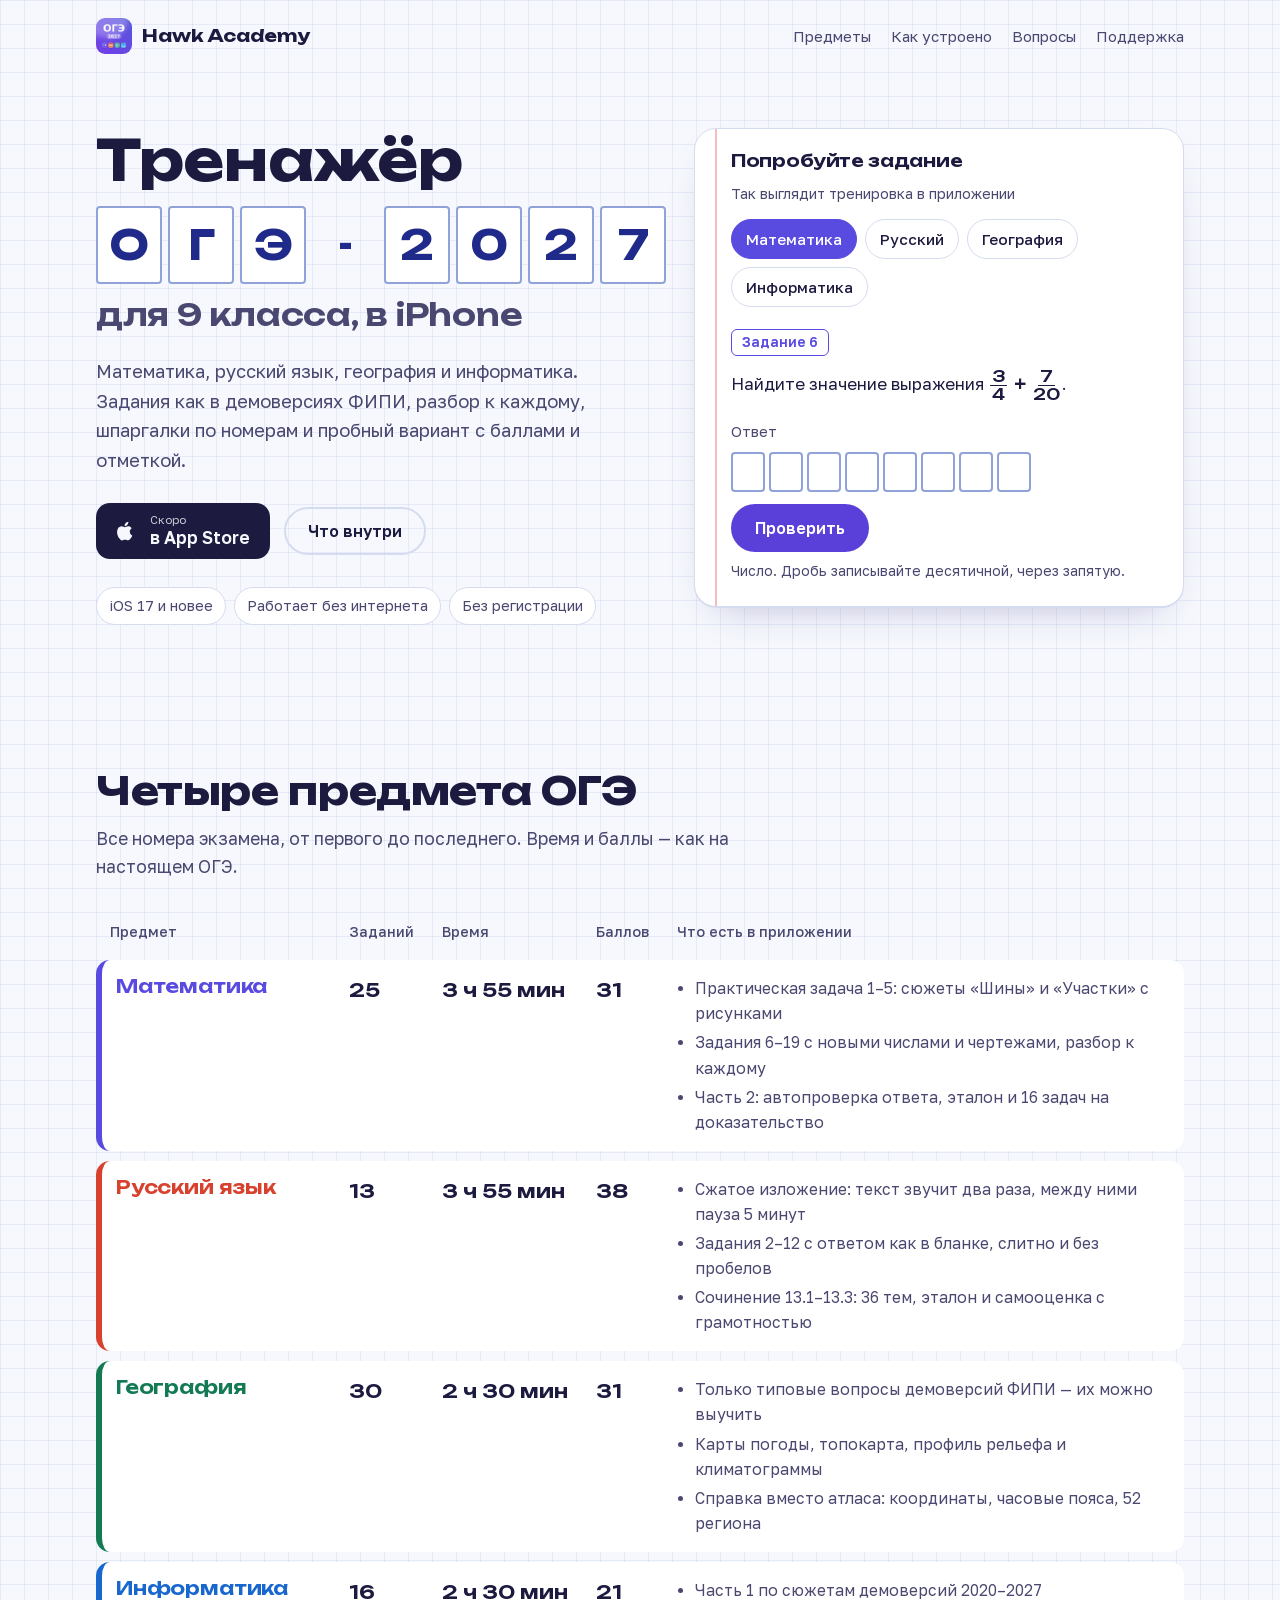
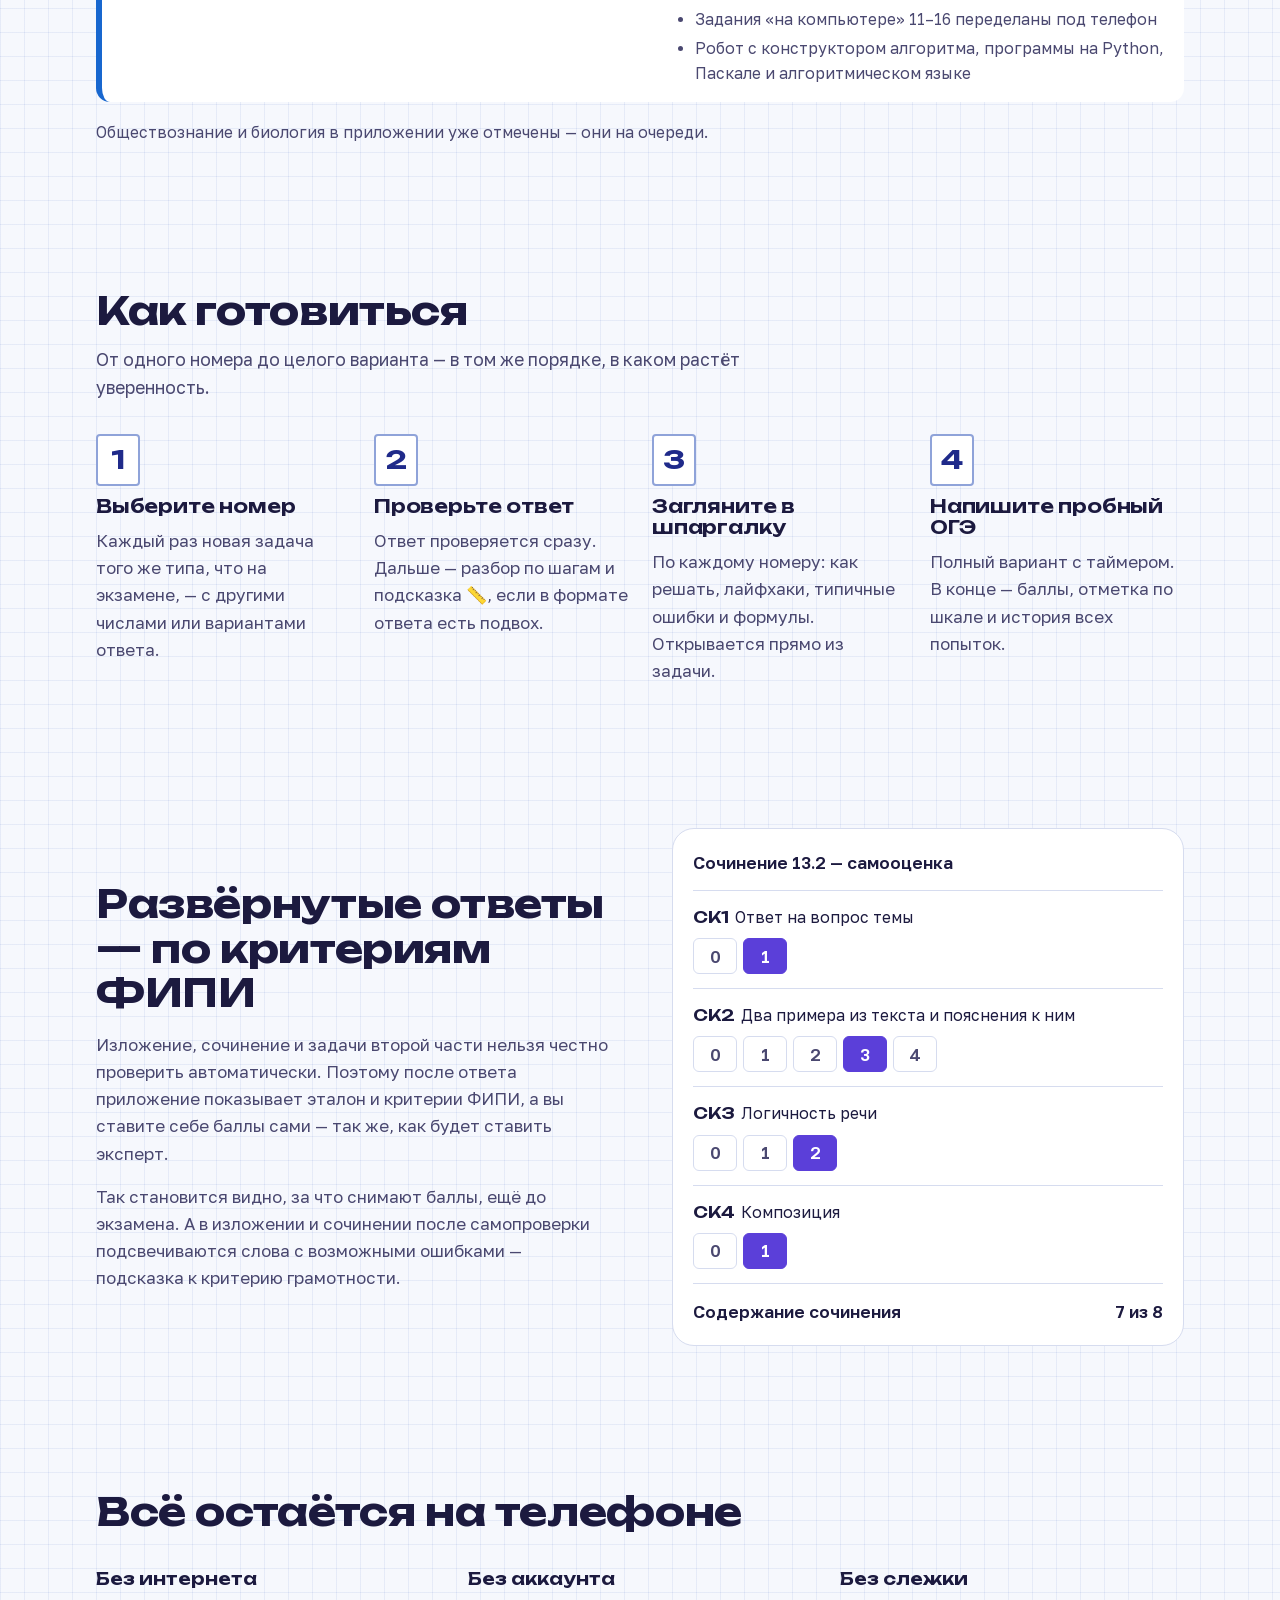
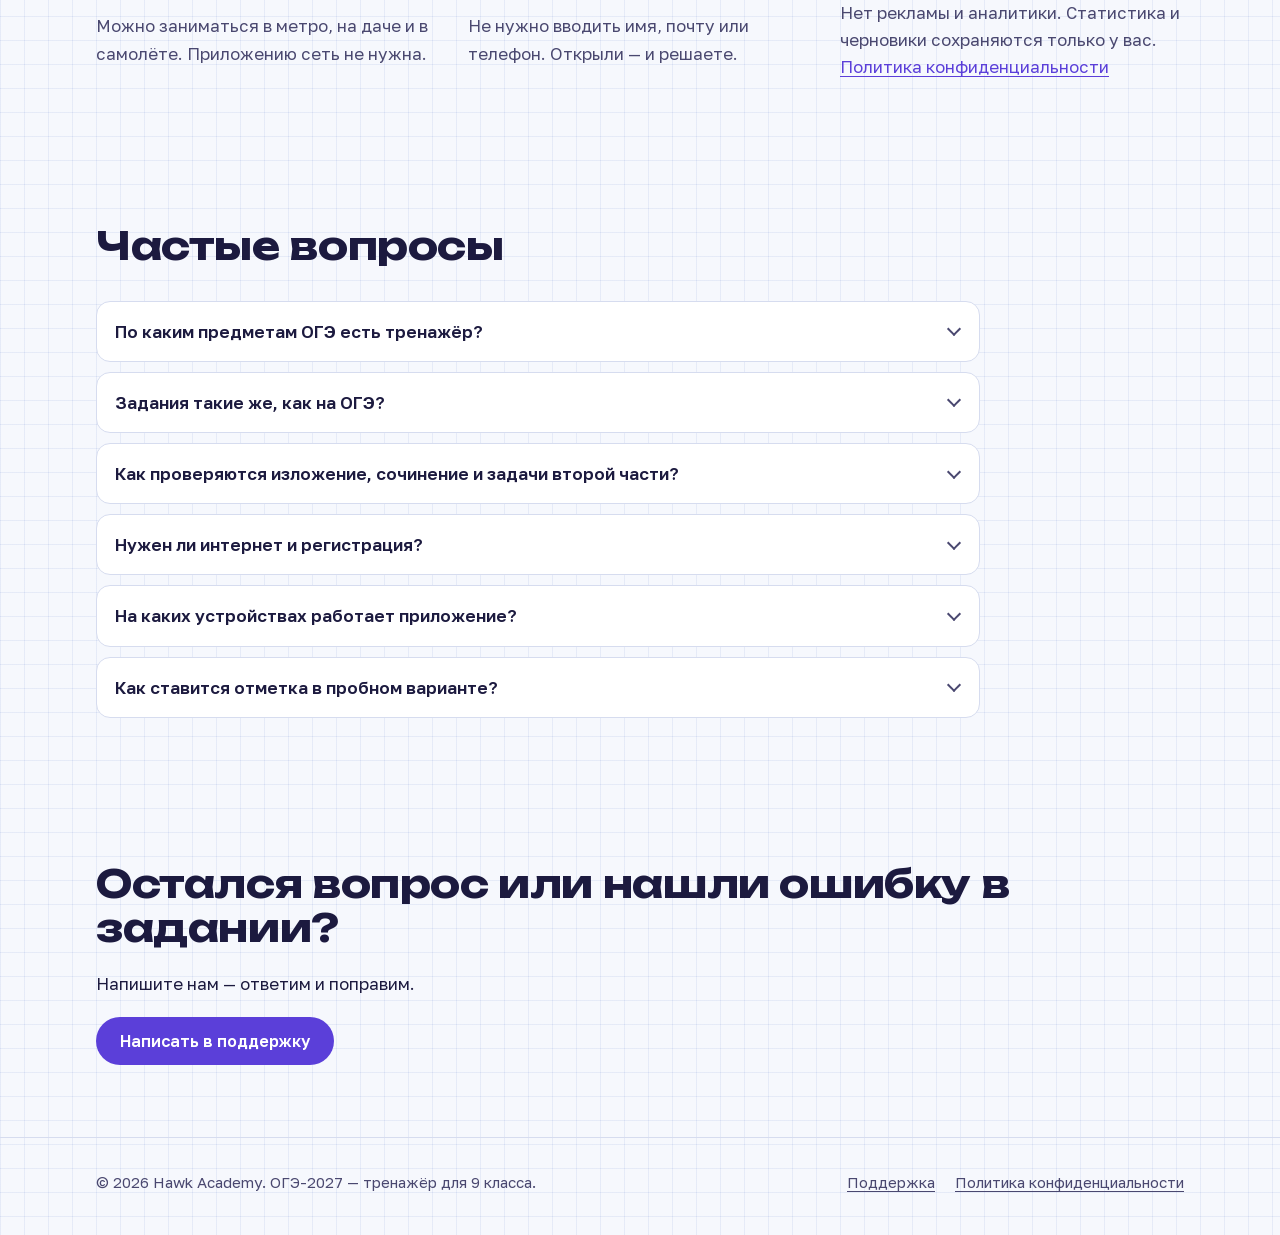
==== index.html @ 722038f1 "Hawk Academy: ОГЭ-2027 — сайт: главная, поддержка, политика конфиденциальности" ====
<!doctype html>
<html lang="ru">
<head>
  <meta charset="utf-8">
  <meta name="viewport" content="width=device-width, initial-scale=1">
  <title>Тренажёр ОГЭ-2027 для iPhone — Hawk Academy</title>
  <meta name="description" content="Тренажёр ОГЭ-2027 для 9 класса: математика, русский, география, информатика. Задания как в демоверсиях ФИПИ, разборы, шпаргалки и пробный вариант с отметкой.">
  <link rel="canonical" href="https://hawkacademy.github.io/">
  <meta name="theme-color" content="#f6f8fd" media="(prefers-color-scheme: light)">
  <meta name="theme-color" content="#121232" media="(prefers-color-scheme: dark)">
  <meta name="color-scheme" content="light dark">

  <meta property="og:type" content="website">
  <meta property="og:locale" content="ru_RU">
  <meta property="og:site_name" content="Hawk Academy">
  <meta property="og:title" content="Hawk Academy: ОГЭ-2027 — тренажёр для 9 класса">
  <meta property="og:description" content="Математика, русский язык, география и информатика. Задания как на ОГЭ, разборы, шпаргалки и пробный вариант с баллами и отметкой.">
  <meta property="og:url" content="https://hawkacademy.github.io/">
  <meta property="og:image" content="https://hawkacademy.github.io/assets/og.png">
  <meta property="og:image:width" content="1200">
  <meta property="og:image:height" content="630">
  <meta property="og:image:alt" content="Hawk Academy: ОГЭ-2027 — тренажёр по математике, русскому, географии и информатике">
  <meta name="twitter:card" content="summary_large_image">

  <link rel="icon" href="favicon.ico" sizes="48x48">
  <link rel="icon" href="assets/favicon-32.png" type="image/png" sizes="32x32">
  <link rel="apple-touch-icon" href="assets/apple-touch-icon.png">
  <link rel="manifest" href="site.webmanifest">

  <link rel="preload" href="assets/fonts/unbounded-cyrillic.woff2" as="font" type="font/woff2" crossorigin>
  <link rel="preload" href="assets/fonts/golos-cyrillic.woff2" as="font" type="font/woff2" crossorigin>
  <link rel="stylesheet" href="assets/styles.css">

  <script type="application/ld+json">
  {
    "@context": "https://schema.org",
    "@graph": [
      {
        "@type": "Organization",
        "@id": "https://hawkacademy.github.io/#org",
        "name": "Hawk Academy",
        "url": "https://hawkacademy.github.io/",
        "logo": "https://hawkacademy.github.io/assets/icon-512.png"
      },
      {
        "@type": "WebSite",
        "@id": "https://hawkacademy.github.io/#site",
        "name": "Hawk Academy: ОГЭ-2027",
        "url": "https://hawkacademy.github.io/",
        "inLanguage": "ru",
        "publisher": { "@id": "https://hawkacademy.github.io/#org" }
      },
      {
        "@type": "MobileApplication",
        "@id": "https://hawkacademy.github.io/#app",
        "name": "Hawk Academy: ОГЭ-2027",
        "alternateName": "ОГЭ-2027",
        "description": "Тренажёр для подготовки к ОГЭ-2027 в 9 классе: математика, русский язык, география и информатика. Задания в формате демоверсий ФИПИ, разбор решения к каждому заданию, шпаргалки по номерам, развёрнутые ответы с эталоном и самооценкой по критериям ФИПИ, пробный вариант с баллами и отметкой.",
        "operatingSystem": "iOS 17.0 или новее",
        "applicationCategory": "EducationalApplication",
        "inLanguage": "ru",
        "image": "https://hawkacademy.github.io/assets/icon-512.png",
        "url": "https://hawkacademy.github.io/",
        "author": { "@id": "https://hawkacademy.github.io/#org" },
        "publisher": { "@id": "https://hawkacademy.github.io/#org" },
        "audience": {
          "@type": "EducationalAudience",
          "educationalRole": "student",
          "audienceType": "Ученики 9 класса, которые готовятся к ОГЭ"
        },
        "about": [
          { "@type": "Thing", "name": "ОГЭ по математике" },
          { "@type": "Thing", "name": "ОГЭ по русскому языку" },
          { "@type": "Thing", "name": "ОГЭ по географии" },
          { "@type": "Thing", "name": "ОГЭ по информатике" }
        ],
        "featureList": [
          "Тренировка по каждому номеру ОГЭ с новыми числами и разбором",
          "Шпаргалки: алгоритм, лайфхаки, типичные ошибки, формулы и справка",
          "Развёрнутые ответы: эталон, критерии ФИПИ и самооценка",
          "Сжатое изложение с двумя прослушиваниями и паузой 5 минут",
          "Пробный вариант с таймером, баллами и отметкой по шкале",
          "Работает без интернета и без регистрации"
        ]
      },
      {
        "@type": "FAQPage",
        "@id": "https://hawkacademy.github.io/#faq",
        "mainEntity": [
          {
            "@type": "Question",
            "name": "По каким предметам ОГЭ есть тренажёр?",
            "acceptedAnswer": { "@type": "Answer", "text": "Готовы математика (25 заданий), русский язык (13 заданий), география (30 заданий) и информатика (16 заданий). Обществознание и биология в приложении отмечены как «Скоро»." }
          },
          {
            "@type": "Question",
            "name": "Задания такие же, как на ОГЭ?",
            "acceptedAnswer": { "@type": "Answer", "text": "Задания составлены по демоверсиям, спецификациям и кодификаторам ФИПИ 2020–2027 годов. Формат ответа такой же, как в бланке: число, слово или цифры подряд, без пробелов. Числа и варианты каждый раз новые." }
          },
          {
            "@type": "Question",
            "name": "Как проверяются изложение, сочинение и задачи второй части?",
            "acceptedAnswer": { "@type": "Answer", "text": "Автоматически их честно проверить нельзя, поэтому после ответа приложение показывает эталон и критерии ФИПИ, а ученик оценивает себя сам: 0, 1 или 2 балла по каждому критерию." }
          },
          {
            "@type": "Question",
            "name": "Нужен ли интернет и регистрация?",
            "acceptedAnswer": { "@type": "Answer", "text": "Нет. Приложение работает без интернета и без аккаунта. Статистика, черновики сочинений и история вариантов хранятся только на телефоне." }
          },
          {
            "@type": "Question",
            "name": "На каких устройствах работает приложение?",
            "acceptedAnswer": { "@type": "Answer", "text": "На iPhone с iOS 17 или новее." }
          },
          {
            "@type": "Question",
            "name": "Как ставится отметка в пробном варианте?",
            "acceptedAnswer": { "@type": "Answer", "text": "По сумме первичных баллов и шкале ФИПИ с дополнительными условиями: в математике нужно не меньше 2 баллов за геометрию, в русском языке для «4» и «5» нужен минимум баллов за грамотность." }
          }
        ]
      }
    ]
  }
  </script>
</head>
<body>
  <a class="skip" href="#main">Перейти к содержимому</a>

  <header class="site-header">
    <div class="wrap">
      <a class="brand" href="./" aria-label="Hawk Academy — на главную">
        <img src="assets/icon-96.png" alt="" width="36" height="36">
        Hawk Academy
      </a>
      <nav class="site-nav" aria-label="Разделы">
        <ul>
          <li><a href="#subjects">Предметы</a></li>
          <li class="nav-optional"><a href="#how">Как устроено</a></li>
          <li class="nav-optional"><a href="#faq">Вопросы</a></li>
          <li><a href="support.html">Поддержка</a></li>
        </ul>
      </nav>
    </div>
  </header>

  <main id="main">
    <section class="hero" aria-labelledby="hero-title">
      <div class="wrap">
        <div>
          <h1 id="hero-title" class="hero-title">
            <span class="sr-only">Тренажёр ОГЭ-2027 для 9 класса</span>
            <span class="line" aria-hidden="true">Тренажёр</span>
            <span class="cells hero-cells" aria-hidden="true">
              <span class="cell" style="--i:0"><span>О</span></span>
              <span class="cell" style="--i:1"><span>Г</span></span>
              <span class="cell" style="--i:2"><span>Э</span></span>
              <span class="cell is-dash" style="--i:3"><span>-</span></span>
              <span class="cell" style="--i:4"><span>2</span></span>
              <span class="cell" style="--i:5"><span>0</span></span>
              <span class="cell" style="--i:6"><span>2</span></span>
              <span class="cell" style="--i:7"><span>7</span></span>
            </span>
            <span class="line-small" aria-hidden="true">для 9 класса, в iPhone</span>
          </h1>
          <p class="hero-lead">
            Математика, русский язык, география и информатика. Задания как в демоверсиях ФИПИ, разбор к каждому,
            шпаргалки по номерам и пробный вариант с баллами и отметкой.
          </p>
          <div class="hero-actions">
            <div class="store-badge" role="note" aria-label="Скоро в App Store">
              <svg viewBox="0 0 24 24" aria-hidden="true"><path d="M16.37 12.6c-.02-2.16 1.77-3.2 1.85-3.25-1-1.47-2.57-1.67-3.13-1.7-1.33-.13-2.6.79-3.28.79-.68 0-1.72-.77-2.83-.75-1.45.02-2.8.85-3.55 2.15-1.52 2.63-.39 6.52 1.09 8.66.72 1.04 1.58 2.21 2.71 2.17 1.09-.04 1.5-.7 2.82-.7 1.31 0 1.69.7 2.84.68 1.17-.02 1.91-1.06 2.63-2.11.83-1.21 1.17-2.38 1.19-2.44-.03-.01-2.28-.88-2.3-3.5zM14.2 6.25c.6-.73 1.01-1.74.9-2.75-.87.04-1.92.58-2.54 1.31-.56.64-1.05 1.67-.92 2.66.97.07 1.96-.5 2.56-1.22z"/></svg>
              <span><small>Скоро</small><strong>в App Store</strong></span>
            </div>
            <a class="btn btn-ghost" href="#subjects">Что внутри</a>
          </div>
          <ul class="hero-facts" aria-label="Коротко">
            <li>iOS 17 и новее</li>
            <li>Работает без интернета</li>
            <li>Без регистрации</li>
          </ul>
        </div>

        <div class="try" id="try" aria-labelledby="try-title">
          <div class="try-head">
            <h2 id="try-title">Попробуйте задание</h2>
            <p>Так выглядит тренировка в приложении</p>
          </div>
          <div class="tabs" role="tablist" aria-label="Предмет">
            <button class="tab" role="tab" type="button" data-subject="math" aria-selected="true" aria-controls="task">Математика</button>
            <button class="tab" role="tab" type="button" data-subject="russian" aria-selected="false" aria-controls="task" tabindex="-1">Русский</button>
            <button class="tab" role="tab" type="button" data-subject="geography" aria-selected="false" aria-controls="task" tabindex="-1">География</button>
            <button class="tab" role="tab" type="button" data-subject="informatics" aria-selected="false" aria-controls="task" tabindex="-1">Информатика</button>
          </div>

          <div class="task" id="task" role="tabpanel">
            <span class="task-number" id="task-number">Задание 6</span>
            <div class="task-text" id="task-text">
              <p>Найдите значение выражения <span class="expr"><span class="frac"><span>3</span><span>4</span></span> + <span class="frac"><span>7</span><span>20</span></span></span>.</p>
            </div>
            <form class="answer" id="answer-form" novalidate>
              <label for="answer-input">Ответ</label>
              <div class="answer-row">
                <div class="answer-cells" id="answer-cells">
                  <input id="answer-input" name="answer" autocomplete="off" autocapitalize="off" autocorrect="off" spellcheck="false" inputmode="decimal" maxlength="8" aria-describedby="format-hint">
                </div>
                <button class="btn btn-primary" type="submit">Проверить</button>
              </div>
              <p class="format-hint" id="format-hint">Число. Дробь записывайте десятичной, через запятую.</p>
            </form>
            <div class="result" id="result" role="status" aria-live="polite" hidden></div>
          </div>
        </div>
      </div>
    </section>

    <section class="section" id="subjects" aria-labelledby="subjects-title">
      <div class="wrap">
        <div class="section-head">
          <h2 id="subjects-title">Четыре предмета ОГЭ</h2>
          <p>Все номера экзамена, от первого до последнего. Время и баллы — как на настоящем ОГЭ.</p>
        </div>
        <table class="subjects">
          <caption class="sr-only">Предметы, число заданий, время и максимальный балл</caption>
          <thead>
            <tr>
              <th scope="col">Предмет</th>
              <th scope="col">Заданий</th>
              <th scope="col">Время</th>
              <th scope="col">Баллов</th>
              <th scope="col">Что есть в приложении</th>
            </tr>
          </thead>
          <tbody>
            <tr data-subject="math">
              <th scope="row"><h3>Математика</h3></th>
              <td class="num" data-label="Заданий">25</td>
              <td class="num" data-label="Время">3 ч 55 мин</td>
              <td class="num" data-label="Баллов">31</td>
              <td>
                <ul>
                  <li>Практическая задача 1–5: сюжеты «Шины» и «Участки» с рисунками</li>
                  <li>Задания 6–19 с новыми числами и чертежами, разбор к каждому</li>
                  <li>Часть 2: автопроверка ответа, эталон и 16 задач на доказательство</li>
                </ul>
              </td>
            </tr>
            <tr data-subject="russian">
              <th scope="row"><h3>Русский язык</h3></th>
              <td class="num" data-label="Заданий">13</td>
              <td class="num" data-label="Время">3 ч 55 мин</td>
              <td class="num" data-label="Баллов">38</td>
              <td>
                <ul>
                  <li>Сжатое изложение: текст звучит два раза, между ними пауза 5 минут</li>
                  <li>Задания 2–12 с ответом как в бланке, слитно и без пробелов</li>
                  <li>Сочинение 13.1–13.3: 36 тем, эталон и самооценка с грамотностью</li>
                </ul>
              </td>
            </tr>
            <tr data-subject="geography">
              <th scope="row"><h3>География</h3></th>
              <td class="num" data-label="Заданий">30</td>
              <td class="num" data-label="Время">2 ч 30 мин</td>
              <td class="num" data-label="Баллов">31</td>
              <td>
                <ul>
                  <li>Только типовые вопросы демоверсий ФИПИ — их можно выучить</li>
                  <li>Карты погоды, топокарта, профиль рельефа и климатограммы</li>
                  <li>Справка вместо атласа: координаты, часовые пояса, 52 региона</li>
                </ul>
              </td>
            </tr>
            <tr data-subject="informatics">
              <th scope="row"><h3>Информатика</h3></th>
              <td class="num" data-label="Заданий">16</td>
              <td class="num" data-label="Время">2 ч 30 мин</td>
              <td class="num" data-label="Баллов">21</td>
              <td>
                <ul>
                  <li>Часть 1 по сюжетам демоверсий 2020–2027</li>
                  <li>Задания «на компьютере» 11–16 переделаны под телефон</li>
                  <li>Робот с конструктором алгоритма, программы на Python, Паскале и алгоритмическом языке</li>
                </ul>
              </td>
            </tr>
          </tbody>
        </table>
        <p class="soon">Обществознание и биология в приложении уже отмечены — они на очереди.</p>
      </div>
    </section>

    <section class="section" id="how" aria-labelledby="how-title">
      <div class="wrap">
        <div class="section-head">
          <h2 id="how-title">Как готовиться</h2>
          <p>От одного номера до целого варианта — в том же порядке, в каком растёт уверенность.</p>
        </div>
        <ol class="steps">
          <li>
            <h3>Выберите номер</h3>
            <p>Каждый раз новая задача того же типа, что на экзамене, — с другими числами или вариантами ответа.</p>
          </li>
          <li>
            <h3>Проверьте ответ</h3>
            <p>Ответ проверяется сразу. Дальше — разбор по шагам и подсказка 📏, если в формате ответа есть подвох.</p>
          </li>
          <li>
            <h3>Загляните в шпаргалку</h3>
            <p>По каждому номеру: как решать, лайфхаки, типичные ошибки и формулы. Открывается прямо из задачи.</p>
          </li>
          <li>
            <h3>Напишите пробный ОГЭ</h3>
            <p>Полный вариант с таймером. В конце — баллы, отметка по шкале и история всех попыток.</p>
          </li>
        </ol>
      </div>
    </section>

    <section class="section" id="long" aria-labelledby="long-title">
      <div class="wrap split">
        <div class="split-text">
          <h2 id="long-title">Развёрнутые ответы — по критериям ФИПИ</h2>
          <p>
            Изложение, сочинение и задачи второй части нельзя честно проверить автоматически. Поэтому после ответа
            приложение показывает эталон и критерии ФИПИ, а вы ставите себе баллы сами — так же, как будет ставить эксперт.
          </p>
          <p>
            Так становится видно, за что снимают баллы, ещё до экзамена. А в изложении и сочинении после самопроверки
            подсвечиваются слова с возможными ошибками — подсказка к критерию грамотности.
          </p>
        </div>
        <figure class="criteria" aria-label="Пример самооценки сочинения">
          <figcaption class="criteria-title">Сочинение 13.2 — самооценка</figcaption>
          <div class="criterion">
            <p class="criterion-name"><strong>СК1</strong>Ответ на вопрос темы</p>
            <div class="score" aria-label="Выбран 1 балл из 1"><span>0</span><span class="is-picked">1</span></div>
          </div>
          <div class="criterion">
            <p class="criterion-name"><strong>СК2</strong>Два примера из текста и пояснения к ним</p>
            <div class="score" aria-label="Выбрано 3 балла из 4"><span>0</span><span>1</span><span>2</span><span class="is-picked">3</span><span>4</span></div>
          </div>
          <div class="criterion">
            <p class="criterion-name"><strong>СК3</strong>Логичность речи</p>
            <div class="score" aria-label="Выбрано 2 балла из 2"><span>0</span><span>1</span><span class="is-picked">2</span></div>
          </div>
          <div class="criterion">
            <p class="criterion-name"><strong>СК4</strong>Композиция</p>
            <div class="score" aria-label="Выбран 1 балл из 1"><span>0</span><span class="is-picked">1</span></div>
          </div>
          <div class="criteria-total"><span>Содержание сочинения</span><span>7 из 8</span></div>
        </figure>
      </div>
    </section>

    <section class="section" id="privacy-facts" aria-labelledby="privacy-title">
      <div class="wrap">
        <div class="section-head">
          <h2 id="privacy-title">Всё остаётся на телефоне</h2>
        </div>
        <ul class="facts">
          <li><strong>Без интернета</strong><span>Можно заниматься в метро, на даче и в самолёте. Приложению сеть не нужна.</span></li>
          <li><strong>Без аккаунта</strong><span>Не нужно вводить имя, почту или телефон. Открыли — и решаете.</span></li>
          <li><strong>Без слежки</strong><span>Нет рекламы и аналитики. Статистика и черновики сохраняются только у вас. <a href="privacy.html">Политика конфиденциальности</a></span></li>
        </ul>
      </div>
    </section>

    <section class="section" id="faq" aria-labelledby="faq-title">
      <div class="wrap">
        <div class="section-head">
          <h2 id="faq-title">Частые вопросы</h2>
        </div>
        <div class="faq">
          <details>
            <summary>По каким предметам ОГЭ есть тренажёр?</summary>
            <div><p>Готовы математика (25 заданий), русский язык (13 заданий), география (30 заданий) и информатика (16 заданий). Обществознание и биология в приложении отмечены как «Скоро».</p></div>
          </details>
          <details>
            <summary>Задания такие же, как на ОГЭ?</summary>
            <div><p>Задания составлены по демоверсиям, спецификациям и кодификаторам ФИПИ 2020–2027 годов. Формат ответа такой же, как в бланке: число, слово или цифры подряд, без пробелов. Числа и варианты каждый раз новые.</p></div>
          </details>
          <details>
            <summary>Как проверяются изложение, сочинение и задачи второй части?</summary>
            <div><p>Автоматически их честно проверить нельзя, поэтому после ответа приложение показывает эталон и критерии ФИПИ, а вы оцениваете себя сами: 0, 1 или 2 балла по каждому критерию.</p></div>
          </details>
          <details>
            <summary>Нужен ли интернет и регистрация?</summary>
            <div><p>Нет. Приложение работает без интернета и без аккаунта. Статистика, черновики сочинений и история вариантов хранятся только на телефоне.</p></div>
          </details>
          <details>
            <summary>На каких устройствах работает приложение?</summary>
            <div><p>На iPhone с iOS 17 или новее.</p></div>
          </details>
          <details>
            <summary>Как ставится отметка в пробном варианте?</summary>
            <div><p>По сумме первичных баллов и шкале ФИПИ с дополнительными условиями: в математике нужно не меньше 2 баллов за геометрию, в русском языке для «4» и «5» нужен минимум баллов за грамотность.</p></div>
          </details>
        </div>
      </div>
    </section>

    <section class="section cta" aria-labelledby="cta-title">
      <div class="wrap">
        <h2 id="cta-title">Остался вопрос или нашли ошибку в задании?</h2>
        <p>Напишите нам — ответим и поправим.</p>
        <a class="btn btn-primary" href="support.html">Написать в поддержку</a>
      </div>
    </section>
  </main>

  <footer class="site-footer">
    <div class="wrap">
      <p>© 2026 Hawk Academy. ОГЭ-2027 — тренажёр для 9 класса.</p>
      <ul>
        <li><a href="support.html">Поддержка</a></li>
        <li><a href="privacy.html">Политика конфиденциальности</a></li>
      </ul>
    </div>
  </footer>

  <script src="assets/try.js" defer></script>
</body>
</html>
---- assets/styles.css ----
/* Hawk Academy: ОГЭ-2027 — общий стиль сайта.
   Идея: тетрадь в клетку и бланк ответов ОГЭ. Клетки бланка — главный визуальный приём,
   остальное спокойное. Шрифты: Unbounded (заголовки, клетки) и Golos Text (текст). */

/* Шрифты лежат на сайте (лицензия SIL OFL 1.1, см. fonts/OFL-*.txt) — посетитель не обращается к сторонним серверам. */
@font-face { font-family: "Golos Text"; font-style: normal; font-weight: 400 700; font-display: swap; src: url("fonts/golos-cyrillic.woff2") format("woff2"); unicode-range: U+0301, U+0400-045F, U+0490-0491, U+04B0-04B1, U+2116; }
@font-face { font-family: "Golos Text"; font-style: normal; font-weight: 400 700; font-display: swap; src: url("fonts/golos-latin.woff2") format("woff2"); unicode-range: U+0000-00FF, U+0131, U+0152-0153, U+02BB-02BC, U+02C6, U+02DA, U+02DC, U+0304, U+0308, U+0329, U+2000-206F, U+20AC, U+2122, U+2191, U+2193, U+2212, U+2215, U+FEFF, U+FFFD; }
@font-face { font-family: "Unbounded"; font-style: normal; font-weight: 500 700; font-display: swap; src: url("fonts/unbounded-cyrillic.woff2") format("woff2"); unicode-range: U+0301, U+0400-045F, U+0490-0491, U+04B0-04B1, U+2116; }
@font-face { font-family: "Unbounded"; font-style: normal; font-weight: 500 700; font-display: swap; src: url("fonts/unbounded-latin.woff2") format("woff2"); unicode-range: U+0000-00FF, U+0131, U+0152-0153, U+02BB-02BC, U+02C6, U+02DA, U+02DC, U+0304, U+0308, U+0329, U+2000-206F, U+20AC, U+2122, U+2191, U+2193, U+2212, U+2215, U+FEFF, U+FFFD; }

:root {
  --paper: #f6f8fd;
  --paper-raised: #ffffff;
  --grid: rgba(64, 98, 196, 0.09);
  --margin-line: rgba(226, 69, 63, 0.35);
  --ink: #1c1a3f;
  --ink-soft: #4a4870;
  --line: #d6dcef;
  --brand: #5b3fd9;
  --brand-strong: #4a2fc4;
  --on-brand: #ffffff;
  --cell: #8fa3d9;
  --cell-fill: #ffffff;
  --cell-ink: #1f2a8a;

  --math: #5a4be0;
  --russian: #d9412f;
  --geography: #137a54;
  --informatics: #1867cf;

  --ok: #137a54;
  --ok-bg: #e3f5ec;
  --err: #c2332e;
  --err-bg: #fdeceb;
  --note-bg: #fff6dc;

  --display: "Unbounded", "Golos Text", system-ui, sans-serif;
  --text: "Golos Text", system-ui, -apple-system, "Segoe UI", Roboto, sans-serif;

  --radius-s: 6px;
  --radius-m: 14px;
  --radius-l: 22px;
  --gutter: 16px;
  --max: 1120px;
  color-scheme: light;
}

@media (prefers-color-scheme: dark) {
  :root:not([data-theme="light"]) {
    --paper: #121232;
    --paper-raised: #1b1b44;
    --grid: rgba(150, 170, 255, 0.07);
    --margin-line: rgba(255, 120, 110, 0.28);
    --ink: #eceaff;
    --ink-soft: #b1afd6;
    --line: #2f3168;
    --brand: #a99bff;
    --brand-strong: #c3b9ff;
    --on-brand: #17123f;
    --cell: #4d5a99;
    --cell-fill: #181a40;
    --cell-ink: #c9d3ff;
    --math: #a59cff;
    --russian: #ff8a73;
    --geography: #4fd39b;
    --informatics: #6cb2ff;
    --ok: #4fd39b;
    --ok-bg: #143a2e;
    --err: #ff8a80;
    --err-bg: #44202a;
    --note-bg: #3a3420;
    color-scheme: dark;
  }
}

:root[data-theme="dark"] {
  --paper: #121232;
  --paper-raised: #1b1b44;
  --grid: rgba(150, 170, 255, 0.07);
  --margin-line: rgba(255, 120, 110, 0.28);
  --ink: #eceaff;
  --ink-soft: #b1afd6;
  --line: #2f3168;
  --brand: #a99bff;
  --brand-strong: #c3b9ff;
  --on-brand: #17123f;
  --cell: #4d5a99;
  --cell-fill: #181a40;
  --cell-ink: #c9d3ff;
  --math: #a59cff;
  --russian: #ff8a73;
  --geography: #4fd39b;
  --informatics: #6cb2ff;
  --ok: #4fd39b;
  --ok-bg: #143a2e;
  --err: #ff8a80;
  --err-bg: #44202a;
  --note-bg: #3a3420;
  color-scheme: dark;
}

*, *::before, *::after { box-sizing: border-box; }

html { -webkit-text-size-adjust: 100%; scroll-behavior: smooth; }

body {
  margin: 0;
  font-family: var(--text);
  font-size: 1.0625rem;
  line-height: 1.6;
  color: var(--ink);
  background-color: var(--paper);
  /* тетрадь в клетку: клетка 24 px, как в школьной тетради */
  background-image:
    linear-gradient(var(--grid) 1px, transparent 1px),
    linear-gradient(90deg, var(--grid) 1px, transparent 1px);
  background-size: 24px 24px;
  overflow-x: hidden;
}

img, svg { max-width: 100%; height: auto; display: block; }

a { color: var(--brand); text-underline-offset: 0.18em; }
a:hover { color: var(--brand-strong); }

:focus-visible {
  outline: 3px solid var(--brand);
  outline-offset: 3px;
  border-radius: 4px;
}

.sr-only {
  position: absolute; width: 1px; height: 1px; padding: 0; margin: -1px;
  overflow: hidden; clip: rect(0 0 0 0); white-space: nowrap; border: 0;
}

.skip {
  position: absolute; left: var(--gutter); top: -60px; z-index: 10;
  background: var(--brand); color: var(--on-brand); padding: 10px 14px; border-radius: var(--radius-s);
}
.skip:focus { top: 12px; }

.wrap { width: 100%; max-width: var(--max); margin: 0 auto; padding: 0 var(--gutter); }

h1, h2, h3 { font-family: var(--display); line-height: 1.15; margin: 0; font-weight: 700; letter-spacing: -0.01em; }
h2 { font-size: clamp(1.6rem, 1.1rem + 2.2vw, 2.4rem); }
h3 { font-size: 1.15rem; font-weight: 600; }
p { margin: 0; }

/* ---------- шапка ---------- */

.site-header { position: relative; z-index: 2; }
.site-header .wrap {
  display: flex; align-items: center; justify-content: space-between; gap: 16px;
  min-height: 72px; flex-wrap: wrap; padding-top: 8px; padding-bottom: 8px;
}
.brand {
  display: inline-flex; align-items: center; gap: 10px;
  font-family: var(--display); font-weight: 700; font-size: 1.05rem;
  color: var(--ink); text-decoration: none;
}
.brand img { width: 36px; height: 36px; border-radius: 9px; }
.site-nav ul { display: flex; flex-wrap: wrap; gap: 4px 20px; list-style: none; margin: 0; padding: 0; }
.site-nav a { color: var(--ink-soft); text-decoration: none; font-size: 0.95rem; }
.site-nav a:hover { color: var(--ink); text-decoration: underline; }
@media (max-width: 640px) {
  .site-nav .nav-optional { display: none; }
}

/* ---------- кнопки ---------- */

.btn {
  display: inline-flex; align-items: center; justify-content: center; gap: 10px;
  min-height: 48px; padding: 0 22px; border-radius: 999px;
  font: 600 1rem/1 var(--text); text-decoration: none; cursor: pointer;
  border: 2px solid transparent; transition: background-color .15s, color .15s, border-color .15s;
}
.btn-primary { background: var(--brand); color: var(--on-brand); }
.btn-primary:hover { background: var(--brand-strong); color: var(--on-brand); }
.btn-ghost { background: transparent; color: var(--ink); border-color: var(--line); }
.btn-ghost:hover { border-color: var(--ink-soft); color: var(--ink); }

.store-badge {
  display: inline-flex; align-items: center; gap: 12px;
  min-height: 56px; padding: 8px 20px 8px 16px; border-radius: 14px;
  background: var(--ink); color: var(--paper); text-decoration: none;
}
.store-badge svg { width: 26px; height: 26px; fill: currentColor; }
.store-badge small { display: block; font-size: 0.72rem; opacity: 0.8; line-height: 1.2; }
.store-badge strong { display: block; font-size: 1.1rem; line-height: 1.2; font-weight: 600; }
a.store-badge:hover { color: var(--paper); opacity: 0.92; }

/* ---------- клетки бланка ---------- */

.cells { display: flex; flex-wrap: nowrap; gap: clamp(3px, 0.6vw, 6px); }
.cell {
  --size: clamp(32px, 8.4vw, 66px);
  width: var(--size); height: calc(var(--size) * 1.18);
  display: grid; place-items: center;
  border: 2px solid var(--cell); border-radius: 4px; background: var(--cell-fill);
  font-family: var(--display); font-weight: 700; font-size: calc(var(--size) * 0.62);
  color: var(--cell-ink); line-height: 1;
}
.cell.is-dash { border-color: transparent; background: transparent; }

/* одна оркестрованная анимация: клетки заголовка заполняются при загрузке */
@media (prefers-reduced-motion: no-preference) {
  .hero-cells .cell span { opacity: 0; transform: translateY(6px); animation: fill .32s ease-out forwards; animation-delay: calc(var(--i) * 90ms + 250ms); }
  @keyframes fill { to { opacity: 1; transform: none; } }
}

/* ---------- первый экран ---------- */

.hero { padding: 24px 0 72px; }
.hero .wrap { display: grid; gap: 48px; align-items: start; }
@media (min-width: 980px) {
  .hero .wrap { grid-template-columns: minmax(0, 1.05fr) minmax(0, 0.95fr); gap: 56px; padding-top: 32px; }
}
.hero-title { display: grid; gap: 14px; }
.hero-title .line { font-size: clamp(2rem, 1.2rem + 3.6vw, 3.5rem); }
.hero-title .line-small { font-size: clamp(1.25rem, 0.9rem + 1.6vw, 1.9rem); font-weight: 600; color: var(--ink-soft); }
.hero-lead { margin-top: 24px; max-width: 34em; font-size: 1.15rem; color: var(--ink-soft); }
.hero-actions { margin-top: 28px; display: flex; flex-wrap: wrap; gap: 14px; align-items: center; }
.hero-facts { margin: 28px 0 0; padding: 0; list-style: none; display: flex; flex-wrap: wrap; gap: 8px; }
.hero-facts li {
  padding: 6px 12px; border-radius: 999px; font-size: 0.92rem;
  background: var(--paper-raised); border: 1px solid var(--line); color: var(--ink-soft);
}

/* ---------- живое задание ---------- */

.try {
  position: relative;
  background: var(--paper-raised);
  border: 1px solid var(--line);
  border-radius: var(--radius-l);
  padding: 22px 20px 24px 36px;
  box-shadow: 0 1px 0 var(--line), 0 18px 40px -24px rgba(40, 30, 120, 0.35);
}
/* красные поля тетради */
.try::before {
  content: ""; position: absolute; top: 0; bottom: 0; left: 20px; width: 2px; background: var(--margin-line);
}
.try-head { display: flex; justify-content: space-between; align-items: baseline; gap: 12px; flex-wrap: wrap; }
.try-head h2 { font-size: 1.05rem; font-weight: 600; }
.try-head p { font-size: 0.9rem; color: var(--ink-soft); }

.tabs { margin-top: 14px; display: flex; flex-wrap: wrap; gap: 8px; }
.tab {
  --c: var(--brand);
  min-height: 40px; padding: 0 14px; border-radius: 999px; cursor: pointer;
  font: 500 0.95rem/1 var(--text); color: var(--ink);
  background: transparent; border: 1.5px solid var(--line);
}
.tab:hover { border-color: var(--c); }
.tab[aria-selected="true"] { background: var(--c); border-color: var(--c); color: #fff; }
:root[data-theme="dark"] .tab[aria-selected="true"] { color: #10102a; }
@media (prefers-color-scheme: dark) { :root:not([data-theme="light"]) .tab[aria-selected="true"] { color: #10102a; } }
.tab[data-subject="math"] { --c: var(--math); }
.tab[data-subject="russian"] { --c: var(--russian); }
.tab[data-subject="geography"] { --c: var(--geography); }
.tab[data-subject="informatics"] { --c: var(--informatics); }

.task { margin-top: 20px; }
.task-number {
  display: inline-block; padding: 3px 10px; border-radius: var(--radius-s);
  font: 600 0.85rem/1.4 var(--text); color: var(--subject-color, var(--brand));
  border: 1.5px solid currentColor;
}
.task-text { margin-top: 12px; font-size: 1.05rem; }
.task-text .expr { font-family: var(--display); font-weight: 500; font-size: 1.15rem; white-space: nowrap; }
.task-options { margin: 10px 0 0; padding-left: 0; list-style: none; display: grid; gap: 2px; }
.task-options li { font-size: 1rem; }
.frac { display: inline-flex; flex-direction: column; align-items: center; vertical-align: middle; font-size: 0.85em; line-height: 1.05; margin: 0 2px; }
.frac > span:first-child { border-bottom: 1.5px solid currentColor; padding: 0 2px; }

.answer { margin-top: 18px; }
.answer label { display: block; font-size: 0.92rem; color: var(--ink-soft); margin-bottom: 8px; }
.answer-row { display: flex; flex-wrap: wrap; gap: 12px; align-items: center; }
.answer-cells { position: relative; display: inline-flex; gap: 4px; cursor: text; }
.answer-cells .cell { --size: clamp(26px, 7vw, 34px); font-size: calc(var(--size) * 0.6); text-transform: uppercase; }
.answer-cells .cell.is-active { border-color: var(--brand); box-shadow: 0 0 0 2px color-mix(in srgb, var(--brand) 30%, transparent); }
.answer-cells input {
  position: absolute; inset: 0; width: 100%; height: 100%; opacity: 0;
  font-size: 16px; border: 0; padding: 0; margin: 0; cursor: text; color: transparent; background: transparent;
}
.answer-cells:focus-within { outline: 3px solid var(--brand); outline-offset: 4px; border-radius: 6px; }
.format-hint { margin-top: 8px; font-size: 0.88rem; color: var(--ink-soft); }

.result { margin-top: 18px; border-radius: var(--radius-m); padding: 14px 16px; display: grid; gap: 8px; font-size: 0.98rem; }
.result[hidden] { display: none; }
.result.is-ok { background: var(--ok-bg); }
.result.is-err { background: var(--err-bg); }
.result-title { font-weight: 700; }
.result.is-ok .result-title { color: var(--ok); }
.result.is-err .result-title { color: var(--err); }
.ruler { background: var(--note-bg); border-radius: var(--radius-s); padding: 8px 10px; }

/* ---------- секции ---------- */

.section { padding: 72px 0; }
.section-head { max-width: 40em; margin-bottom: 32px; display: grid; gap: 12px; }
.section-head p { color: var(--ink-soft); font-size: 1.1rem; }

/* предметы: настоящая таблица — у каждого предмета своя строка с цветным корешком */
.subjects { width: 100%; border-collapse: separate; border-spacing: 0 10px; }
.subjects caption { text-align: left; }
.subjects th, .subjects td { text-align: left; vertical-align: top; padding: 16px 14px; }
.subjects thead th { font: 500 0.9rem/1.2 var(--text); color: var(--ink-soft); padding-top: 0; padding-bottom: 0; }
.subjects tbody tr { background: var(--paper-raised); }
.subjects tbody th { border-left: 6px solid var(--c); border-radius: var(--radius-m) 0 0 var(--radius-m); width: 22%; }
.subjects tbody td:last-child { border-radius: 0 var(--radius-m) var(--radius-m) 0; }
.subjects tbody th h3 { color: var(--c); }
.subjects .num { font-family: var(--display); font-weight: 600; font-size: 1.15rem; white-space: nowrap; }
.subjects ul { margin: 0; padding-left: 1.1em; display: grid; gap: 4px; color: var(--ink-soft); font-size: 0.98rem; }
.subjects tr[data-subject="math"] { --c: var(--math); }
.subjects tr[data-subject="russian"] { --c: var(--russian); }
.subjects tr[data-subject="geography"] { --c: var(--geography); }
.subjects tr[data-subject="informatics"] { --c: var(--informatics); }

@media (max-width: 760px) {
  .subjects thead { position: absolute; width: 1px; height: 1px; overflow: hidden; clip: rect(0 0 0 0); }
  .subjects, .subjects tbody, .subjects tr, .subjects th, .subjects td { display: block; width: 100%; }
  .subjects tbody tr { border-left: 6px solid var(--c); border-radius: var(--radius-m); margin-bottom: 12px; padding: 6px 0; display: grid; grid-template-columns: repeat(3, minmax(0, 1fr)); }
  .subjects tbody th { border: 0; grid-column: 1 / -1; padding-bottom: 4px; width: auto; }
  .subjects tbody td { padding: 4px 14px; width: auto; }
  .subjects .num { font-size: 1rem; white-space: normal; }
  .subjects tbody td:last-child { grid-column: 1 / -1; padding-top: 10px; padding-bottom: 12px; }
  .subjects td[data-label]::before { content: attr(data-label); display: block; font-size: 0.8rem; color: var(--ink-soft); }
}

.soon { margin-top: 8px; color: var(--ink-soft); font-size: 0.98rem; }

/* как устроено: это последовательность, поэтому номера уместны */
.steps { list-style: none; margin: 0; padding: 0; display: grid; gap: 28px; counter-reset: step; }
@media (min-width: 860px) { .steps { grid-template-columns: repeat(4, 1fr); gap: 24px; } }
.steps li { counter-increment: step; display: grid; gap: 10px; align-content: start; }
.steps li::before {
  content: counter(step);
  width: 44px; height: 52px; display: grid; place-items: center;
  border: 2px solid var(--cell); border-radius: 4px; background: var(--cell-fill);
  font: 700 1.6rem/1 var(--display); color: var(--cell-ink);
}
.steps p { color: var(--ink-soft); }

/* развёрнутые ответы: образец самооценки */
.split { display: grid; gap: 40px; align-items: center; }
.split > * { min-width: 0; }
@media (min-width: 900px) { .split { grid-template-columns: 1fr 1fr; gap: 64px; } }
.split-text { display: grid; gap: 16px; }
.split-text p { color: var(--ink-soft); }
.criteria {
  margin: 0; min-width: 0;
  background: var(--paper-raised); border: 1px solid var(--line); border-radius: var(--radius-l);
  padding: 20px; display: grid; gap: 14px;
}
.criteria-title { font-weight: 600; }
.criterion { display: grid; gap: 8px; padding-top: 14px; border-top: 1px solid var(--line); }
.criterion-name { font-size: 0.98rem; }
.criterion-name strong { font-family: var(--display); font-weight: 600; margin-right: 6px; }
.score { display: flex; gap: 6px; }
.score span {
  min-width: 44px; min-height: 36px; display: grid; place-items: center; border-radius: var(--radius-s);
  border: 1.5px solid var(--line); font-weight: 600; color: var(--ink-soft);
}
.score span.is-picked { background: var(--brand); border-color: var(--brand); color: var(--on-brand); }
.criteria-total { display: flex; justify-content: space-between; padding-top: 14px; border-top: 1px solid var(--line); font-weight: 600; }

/* приватность: короткий список фактов */
.facts { list-style: none; margin: 0; padding: 0; display: grid; gap: 18px; }
@media (min-width: 760px) { .facts { grid-template-columns: repeat(3, 1fr); gap: 28px; } }
.facts li { display: grid; gap: 6px; }
.facts strong { font-family: var(--display); font-weight: 600; font-size: 1.05rem; }
.facts span { color: var(--ink-soft); }

/* вопросы */
.faq { display: grid; gap: 10px; max-width: 52em; }
.faq details { background: var(--paper-raised); border: 1px solid var(--line); border-radius: var(--radius-m); }
.faq summary {
  cursor: pointer; padding: 16px 48px 16px 18px; font-weight: 600; list-style: none; position: relative;
}
.faq summary::-webkit-details-marker { display: none; }
.faq summary::after {
  content: ""; position: absolute; right: 20px; top: 50%; width: 10px; height: 10px;
  border-right: 2px solid var(--ink-soft); border-bottom: 2px solid var(--ink-soft);
  transform: translateY(-70%) rotate(45deg); transition: transform .2s;
}
.faq details[open] summary::after { transform: translateY(-30%) rotate(-135deg); }
.faq details > div { padding: 0 18px 18px; color: var(--ink-soft); display: grid; gap: 10px; }

.cta { text-align: left; }
.cta .wrap { display: grid; gap: 20px; justify-items: start; }

/* ---------- подвал ---------- */

.site-footer { border-top: 1px solid var(--line); padding: 32px 0 40px; color: var(--ink-soft); font-size: 0.95rem; }
.site-footer .wrap { display: flex; flex-wrap: wrap; gap: 16px 32px; justify-content: space-between; align-items: center; }
.site-footer ul { list-style: none; margin: 0; padding: 0; display: flex; flex-wrap: wrap; gap: 8px 20px; }
.site-footer a { color: var(--ink-soft); }
.site-footer a:hover { color: var(--ink); }

/* ---------- текстовые страницы (политика, поддержка) ---------- */

.doc { padding: 24px 0 72px; }
.doc .wrap { max-width: 780px; }
.doc-card { overflow-wrap: break-word; }
.doc-card a { overflow-wrap: anywhere; }
.doc-card {
  background: var(--paper-raised); border: 1px solid var(--line); border-radius: var(--radius-l);
  padding: clamp(20px, 4vw, 44px);
}
.doc h1 { font-size: clamp(1.45rem, 0.9rem + 3vw, 2.6rem); hyphens: auto; -webkit-hyphens: auto; }
.doc .updated { margin-top: 10px; color: var(--ink-soft); font-size: 0.95rem; }
.doc h2 { font-size: 1.3rem; margin-top: 36px; }
.doc p, .doc ul, .doc ol { margin-top: 12px; }
.doc ul, .doc ol { padding-left: 1.3em; display: grid; gap: 6px; }
.doc .summary { margin-top: 20px; padding: 16px 18px; border-radius: var(--radius-m); background: var(--ok-bg); }
.doc .summary p { margin: 0; }
.contact-box {
  margin-top: 20px; padding: 18px; border-radius: var(--radius-m); border: 2px dashed var(--cell);
  display: grid; gap: 10px; justify-items: start;
}
.doc table { width: 100%; border-collapse: collapse; margin-top: 12px; font-size: 0.98rem; }
.doc th, .doc td { text-align: left; padding: 10px 8px; border-bottom: 1px solid var(--line); vertical-align: top; }
.doc th { color: var(--ink-soft); font-weight: 500; }
.lang-en { margin-top: 40px; padding-top: 24px; border-top: 1px solid var(--line); }

@media print {
  body { background: #fff; }
  .site-header nav, .site-footer, .skip { display: none; }
}
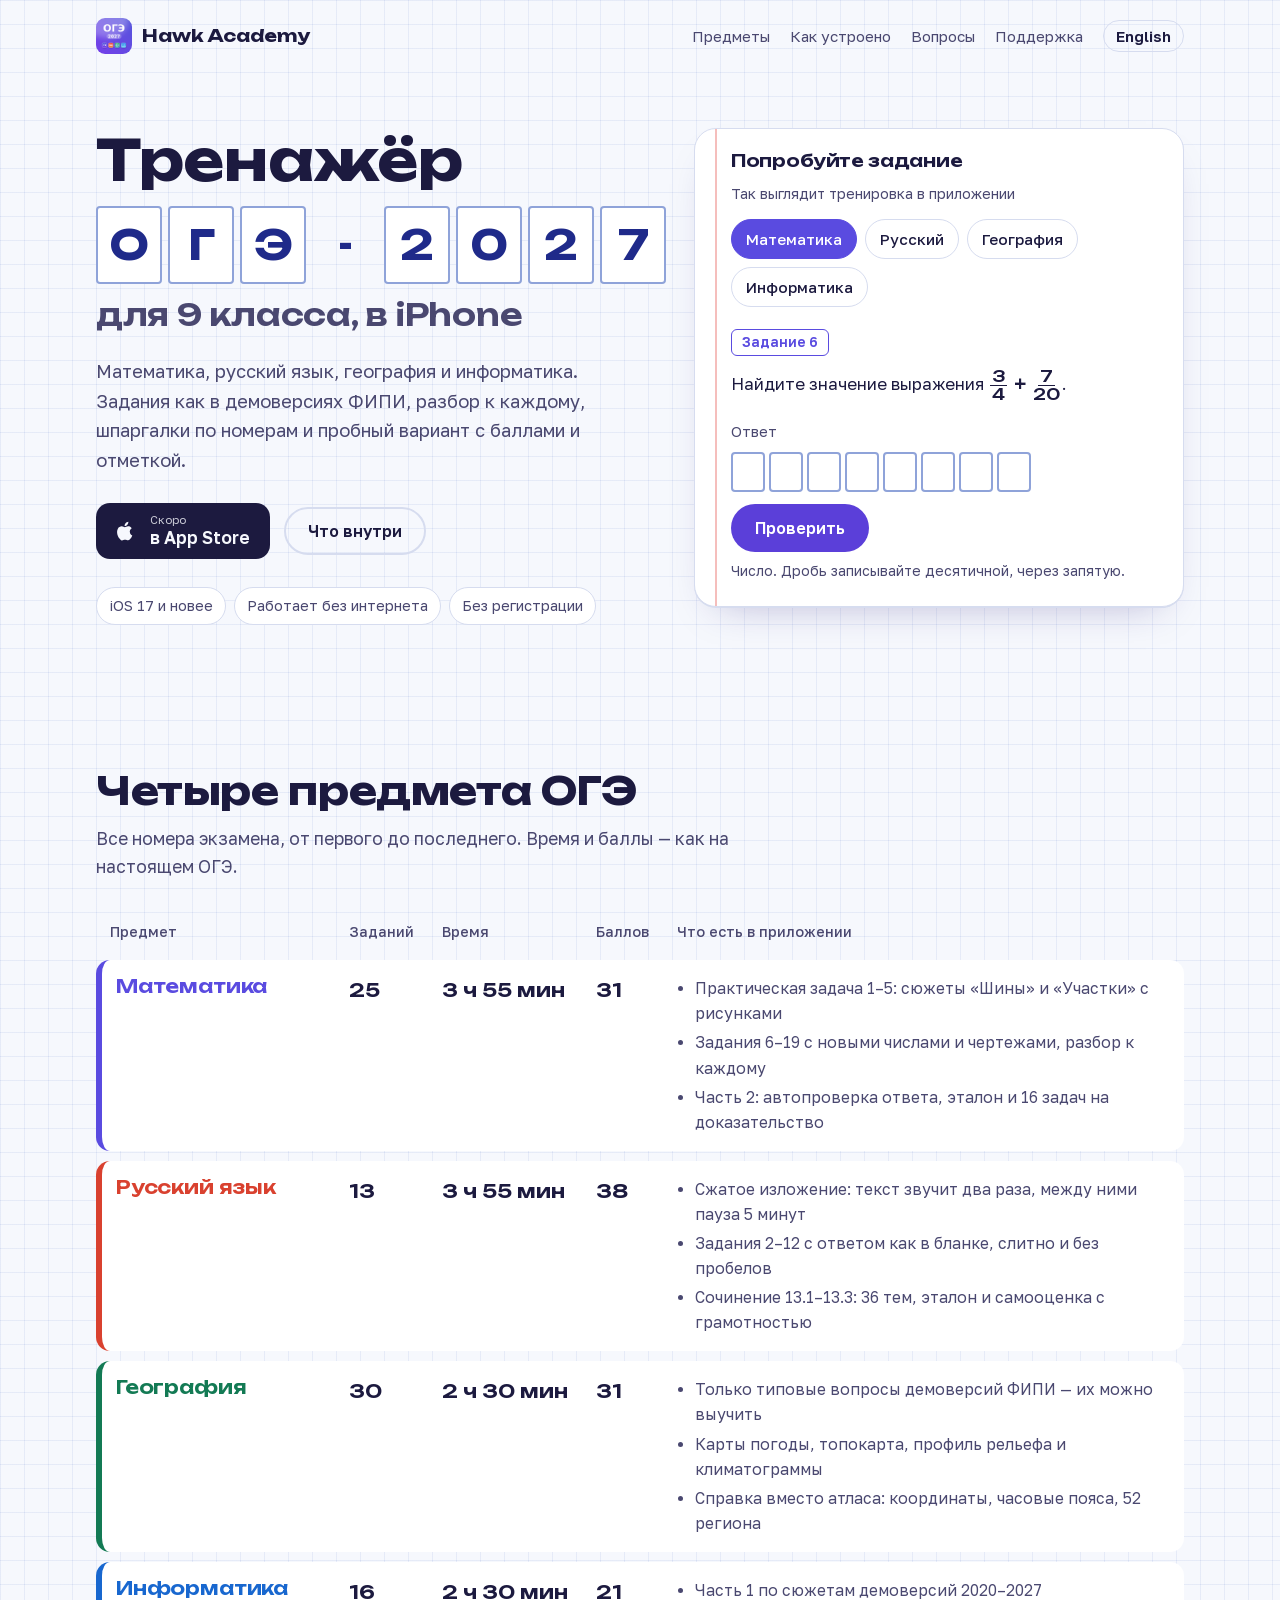
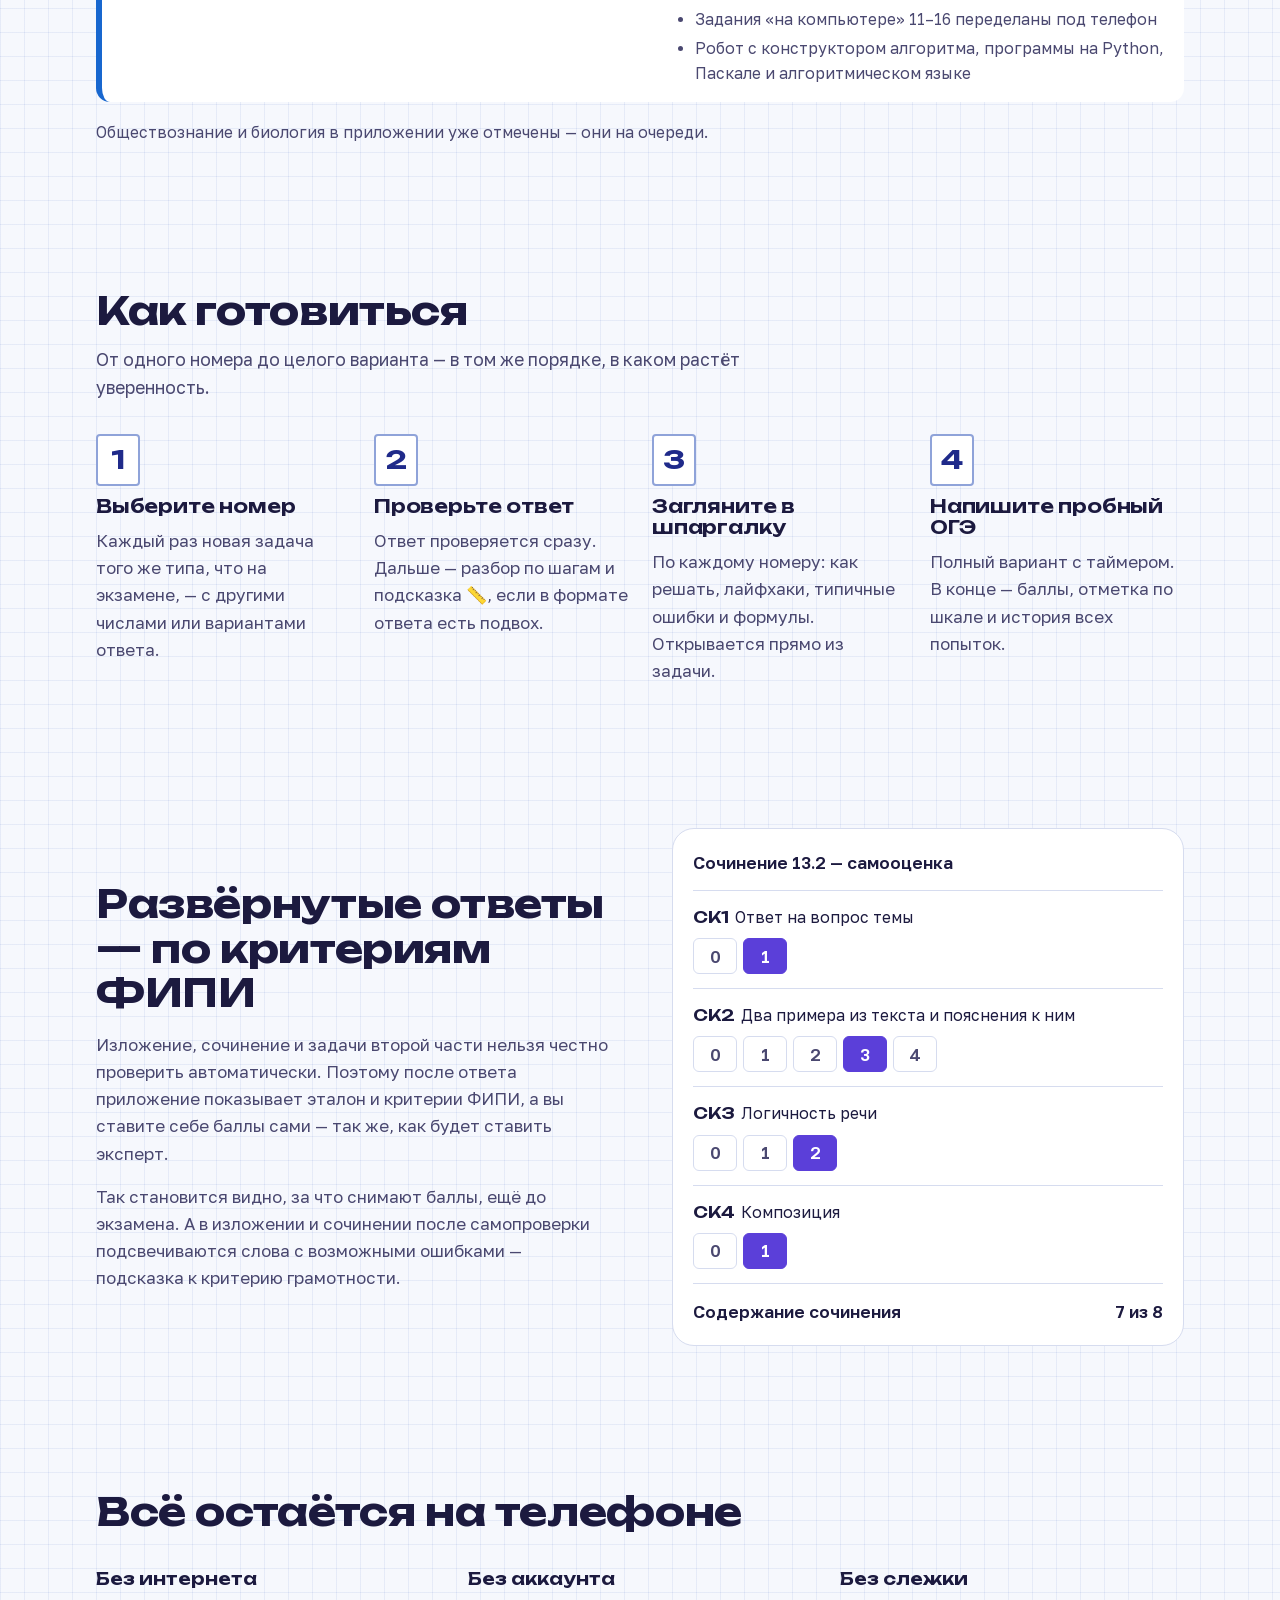
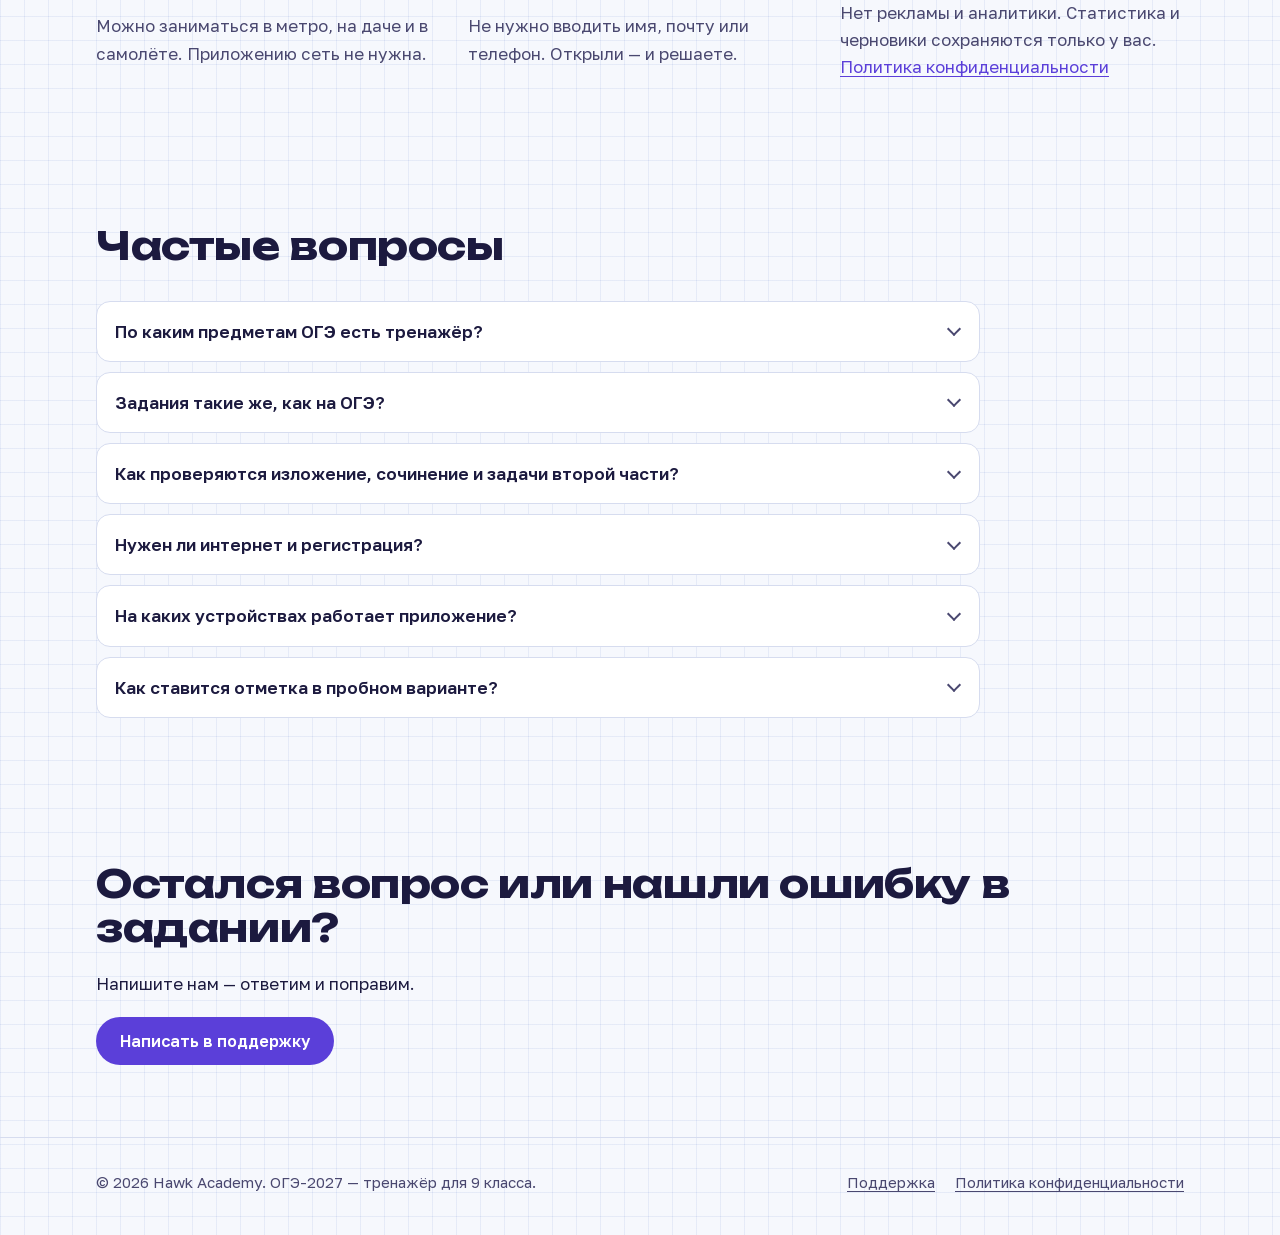
==== commit 4bc0d473: "Сайт на двух языках: русский в России, английский в других странах - en/: английские версии главной," ====
--- a/index.html
+++ b/index.html
@@ -6,12 +6,17 @@
   <title>Тренажёр ОГЭ-2027 для iPhone — Hawk Academy</title>
   <meta name="description" content="Тренажёр ОГЭ-2027 для 9 класса: математика, русский, география, информатика. Задания как в демоверсиях ФИПИ, разборы, шпаргалки и пробный вариант с отметкой.">
   <link rel="canonical" href="https://hawkacademy.github.io/">
+  <link rel="alternate" hreflang="ru" href="https://hawkacademy.github.io/">
+  <link rel="alternate" hreflang="en" href="https://hawkacademy.github.io/en/">
+  <link rel="alternate" hreflang="x-default" href="https://hawkacademy.github.io/en/">
+  <script src="/assets/lang.js"></script>
   <meta name="theme-color" content="#f6f8fd" media="(prefers-color-scheme: light)">
   <meta name="theme-color" content="#121232" media="(prefers-color-scheme: dark)">
   <meta name="color-scheme" content="light dark">
 
   <meta property="og:type" content="website">
   <meta property="og:locale" content="ru_RU">
+  <meta property="og:locale:alternate" content="en_US">
   <meta property="og:site_name" content="Hawk Academy">
   <meta property="og:title" content="Hawk Academy: ОГЭ-2027 — тренажёр для 9 класса">
   <meta property="og:description" content="Математика, русский язык, география и информатика. Задания как на ОГЭ, разборы, шпаргалки и пробный вариант с баллами и отметкой.">
@@ -138,6 +143,7 @@
           <li class="nav-optional"><a href="#how">Как устроено</a></li>
           <li class="nav-optional"><a href="#faq">Вопросы</a></li>
           <li><a href="support.html">Поддержка</a></li>
+          <li><a class="lang-switch" href="/en/?lang=en" hreflang="en" lang="en">English</a></li>
         </ul>
       </nav>
     </div>
--- a/assets/styles.css
+++ b/assets/styles.css
@@ -429,3 +429,13 @@
   body { background: #fff; }
   .site-header nav, .site-footer, .skip { display: none; }
 }
+
+/* переключатель языка */
+.lang-switch {
+  display: inline-flex; align-items: center; min-height: 32px; padding: 0 12px;
+  border: 1.5px solid var(--line); border-radius: 999px; font-weight: 600;
+}
+.site-nav a.lang-switch { color: var(--ink); }
+.site-nav a.lang-switch:hover { border-color: var(--ink-soft); text-decoration: none; }
+.site-nav ul { align-items: center; }
+.lang-note { margin-top: 40px; padding-top: 20px; border-top: 1px solid var(--line); }
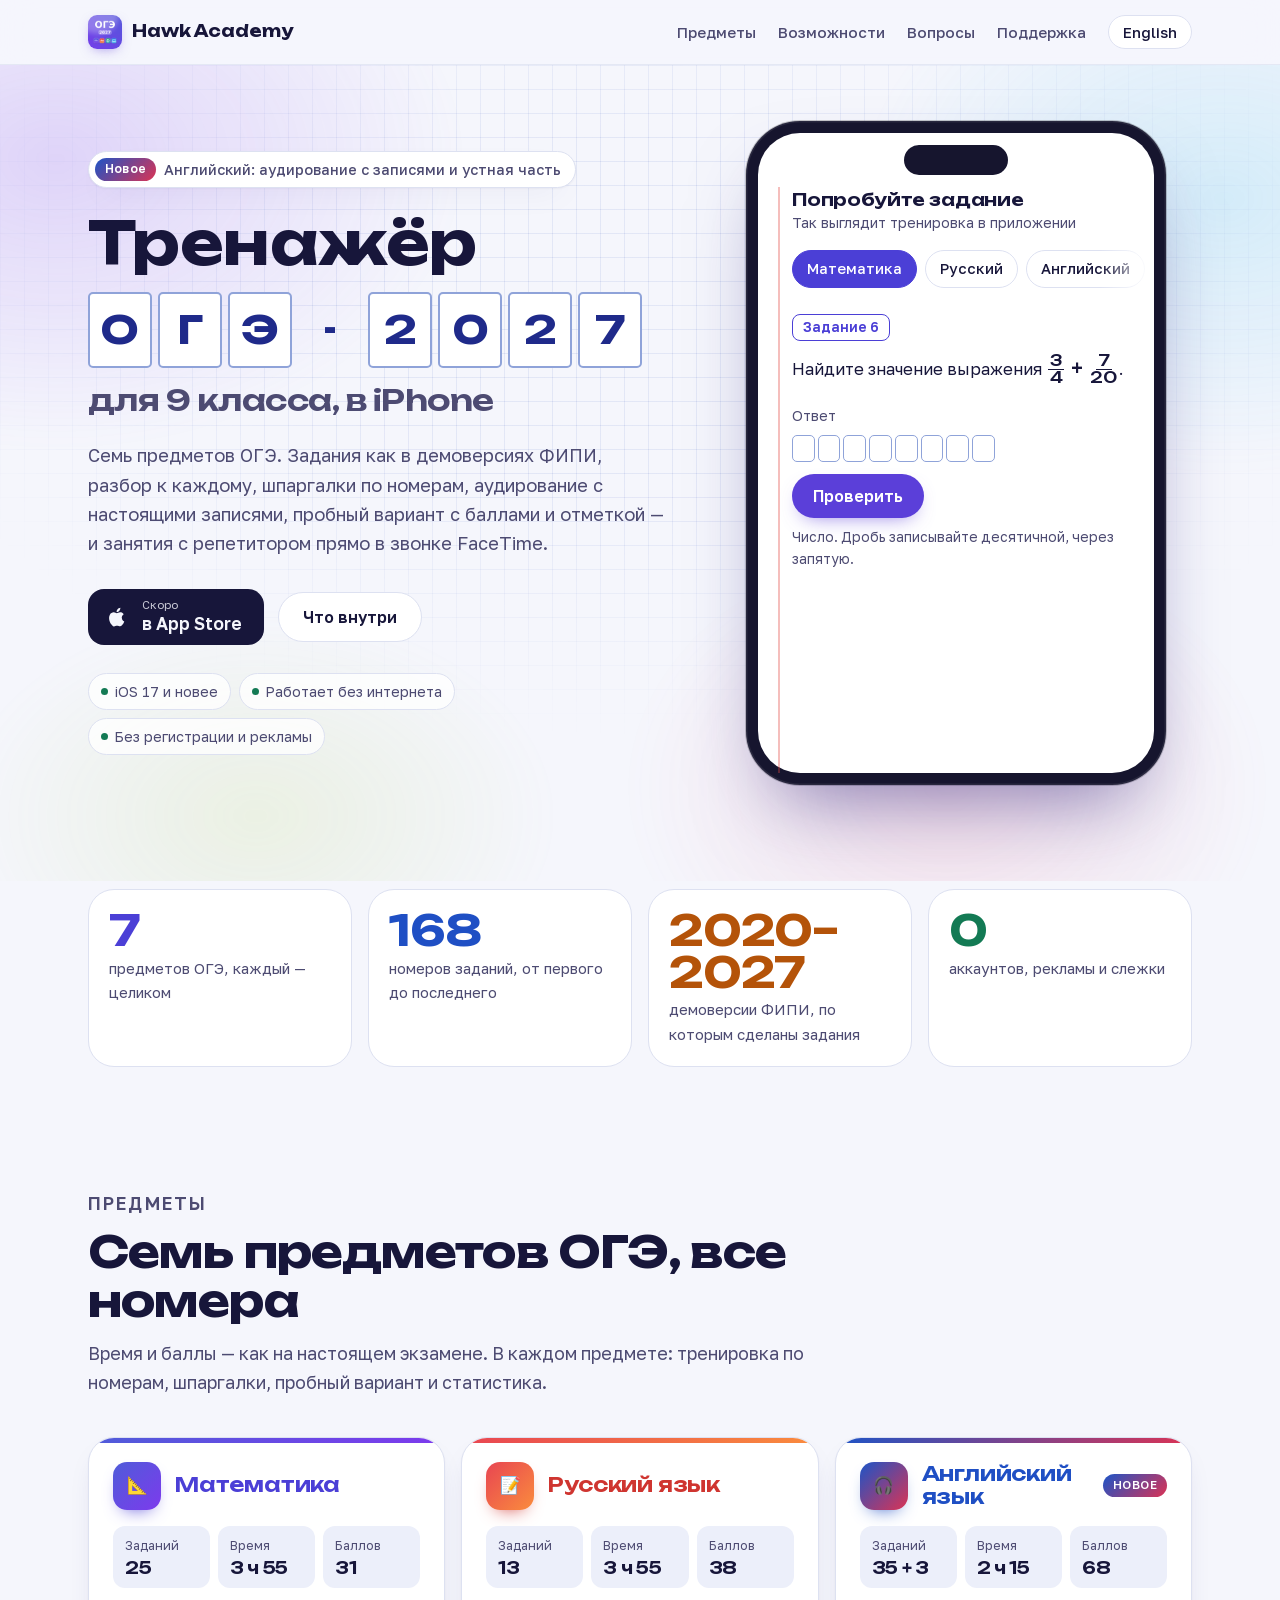
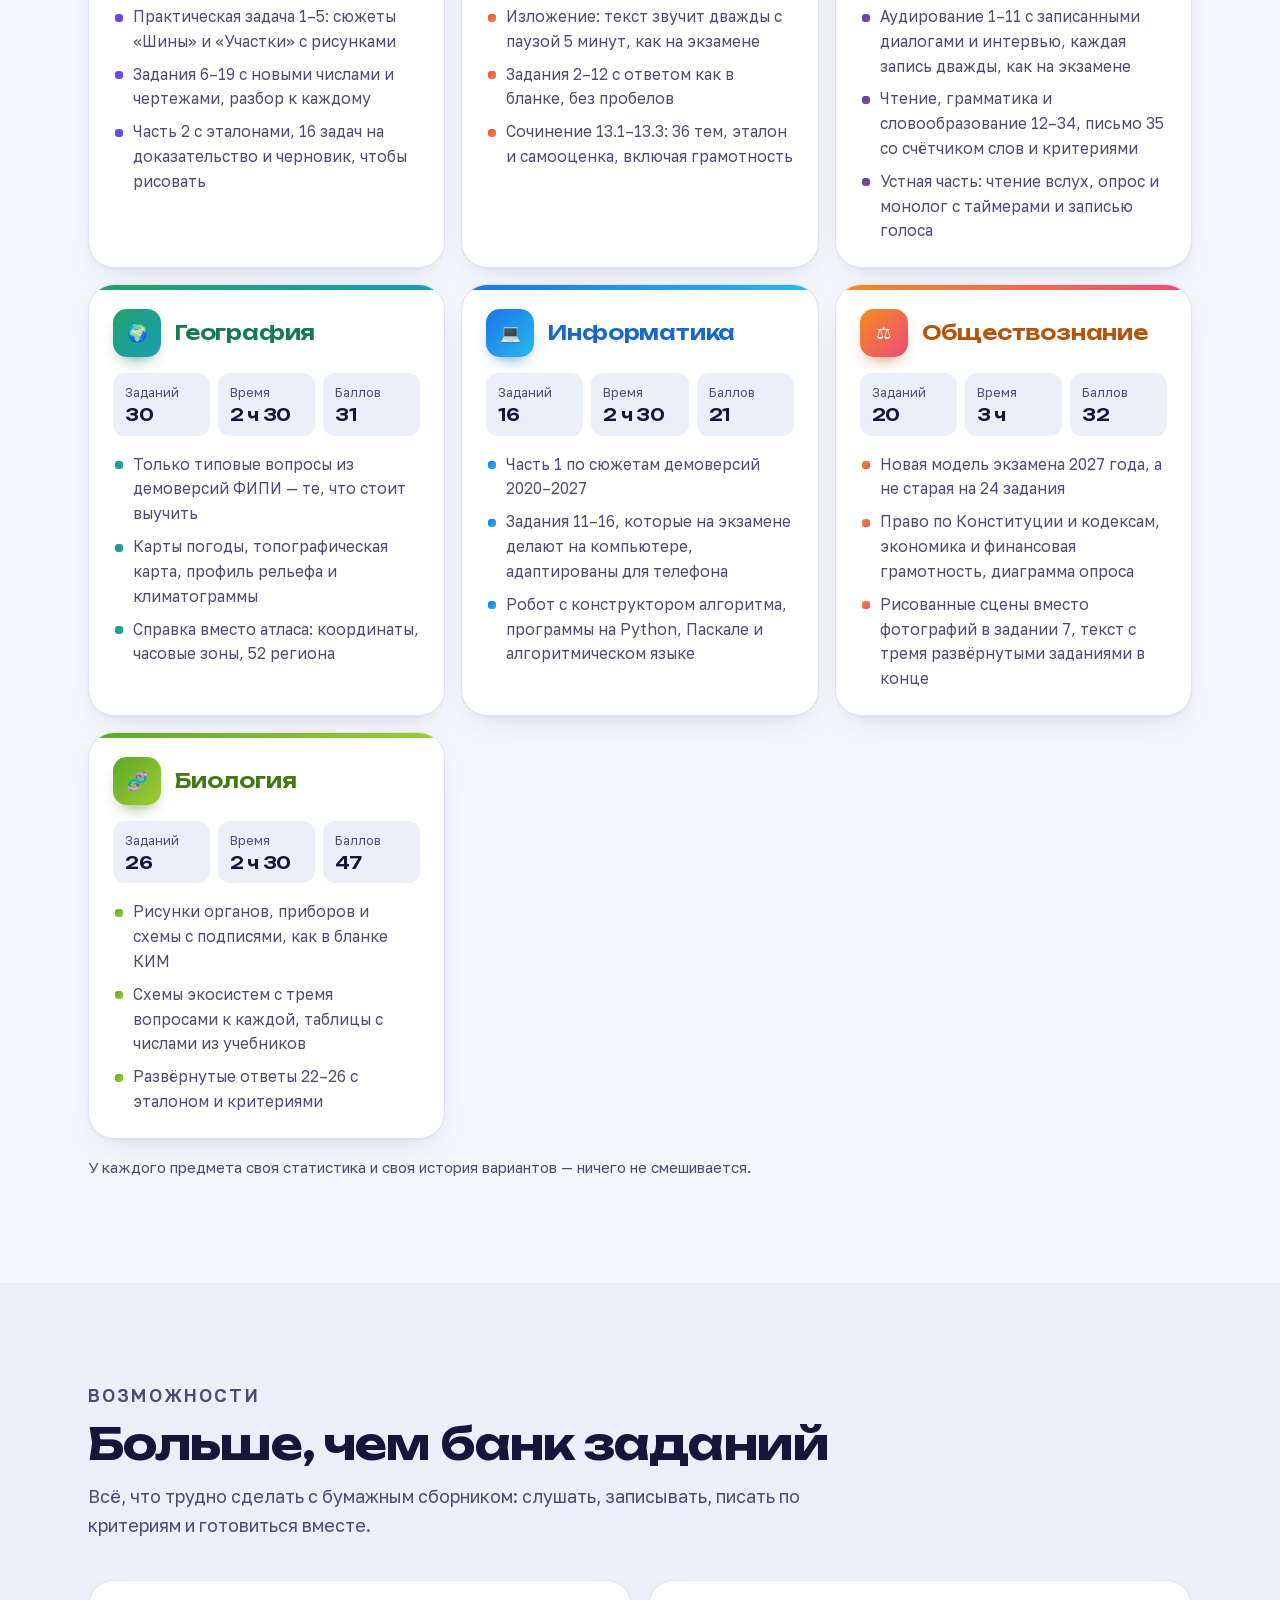
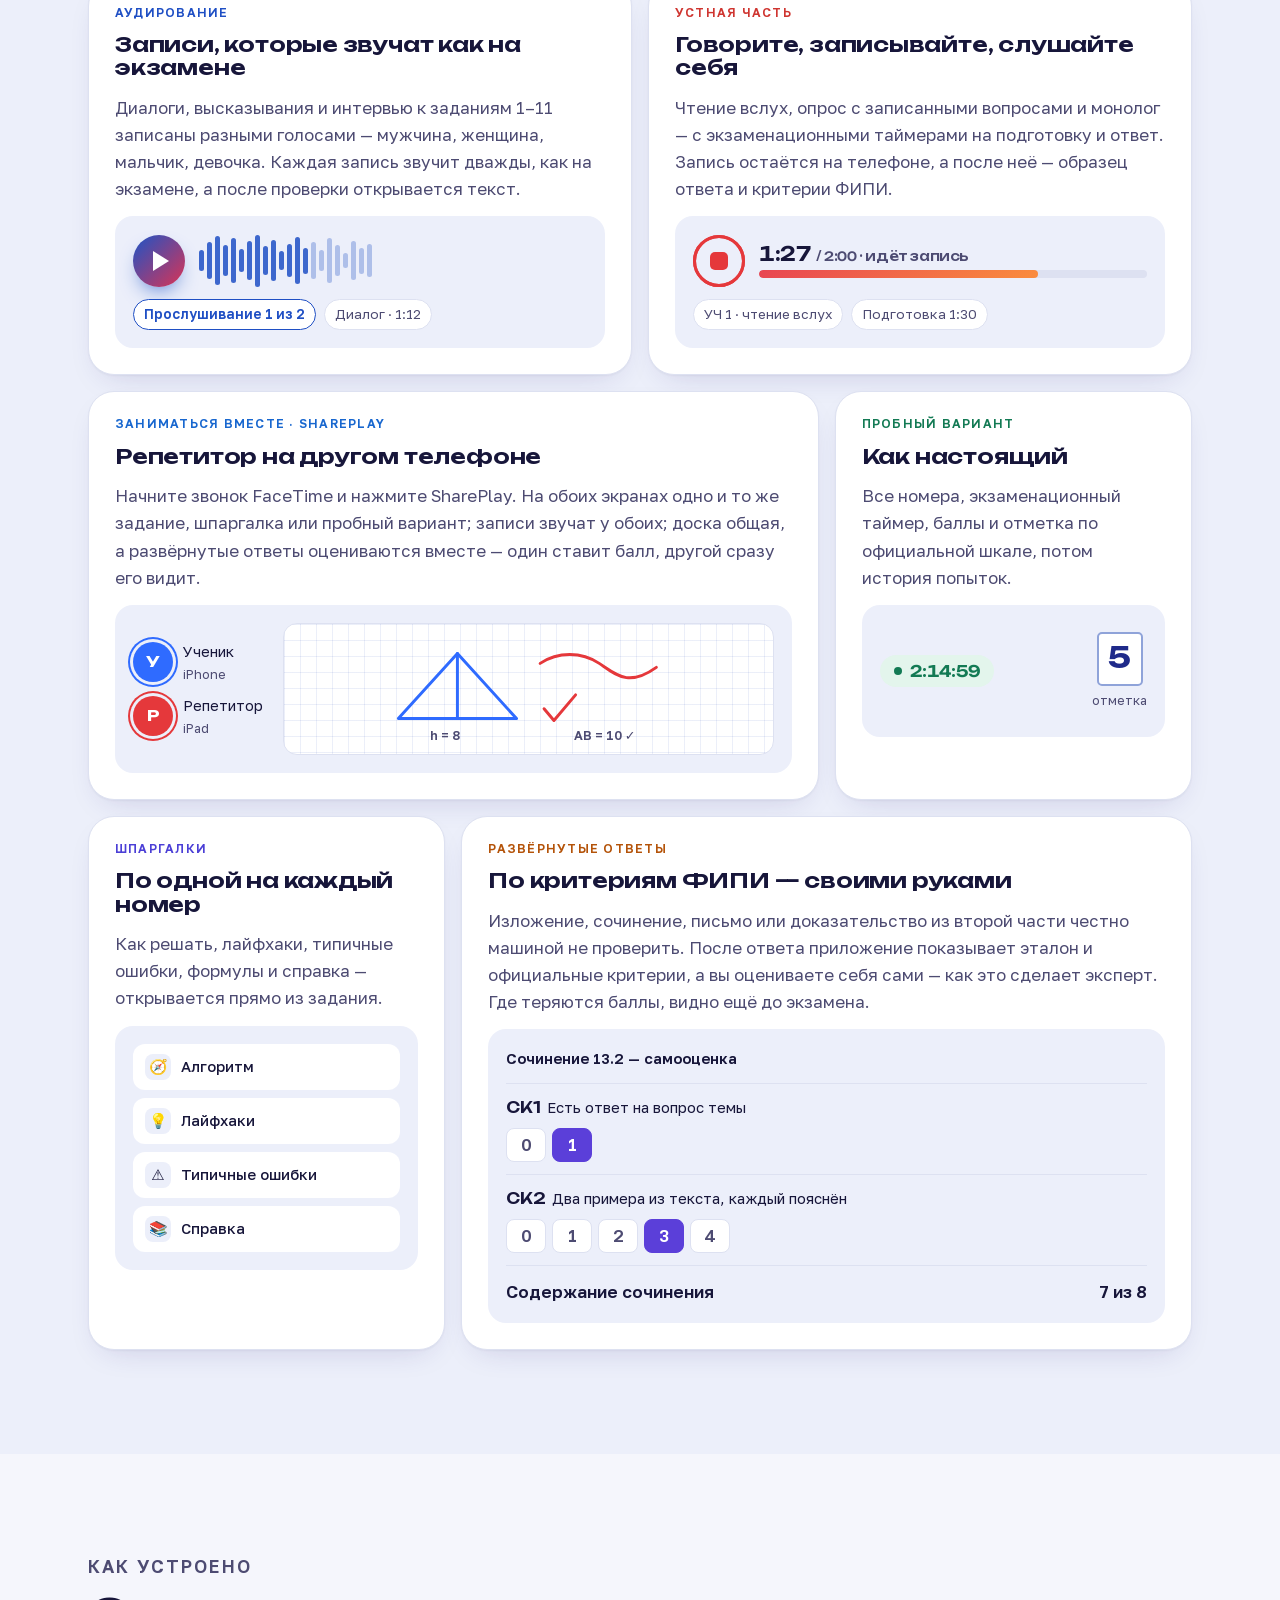
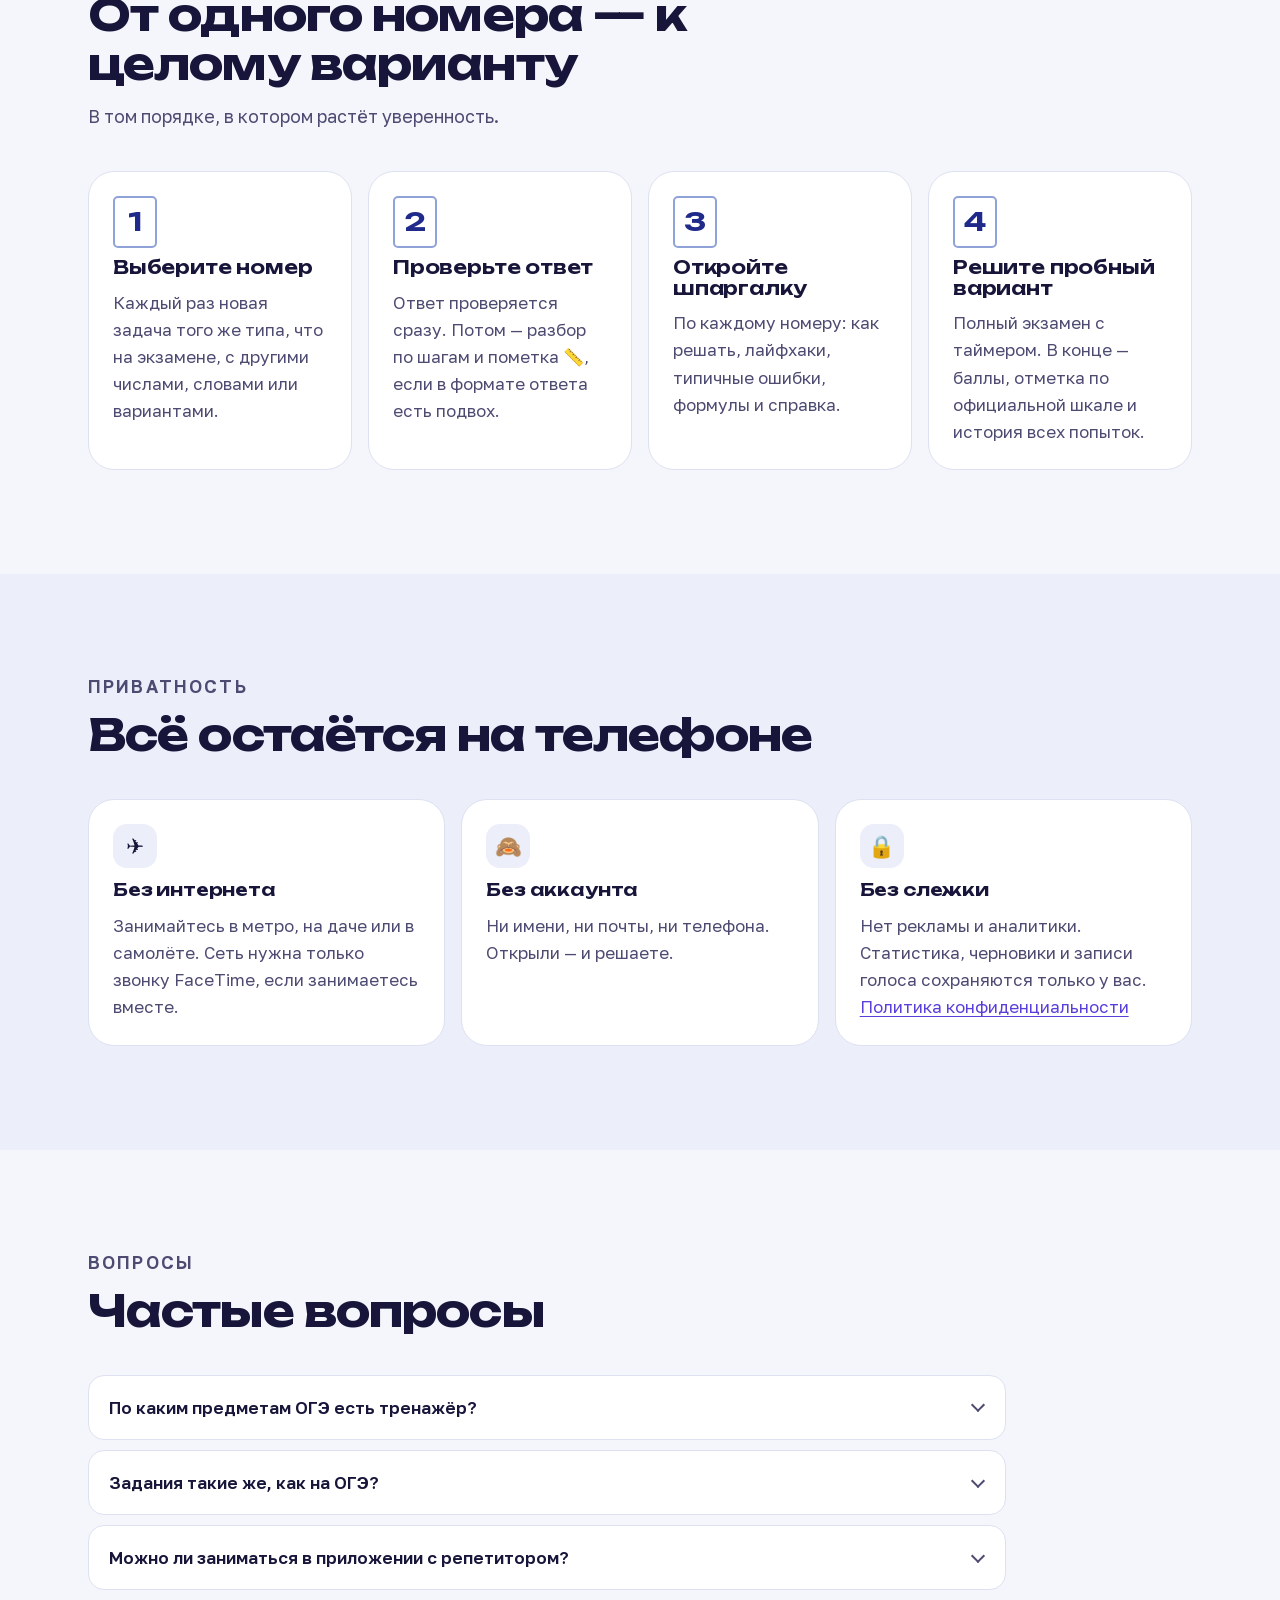
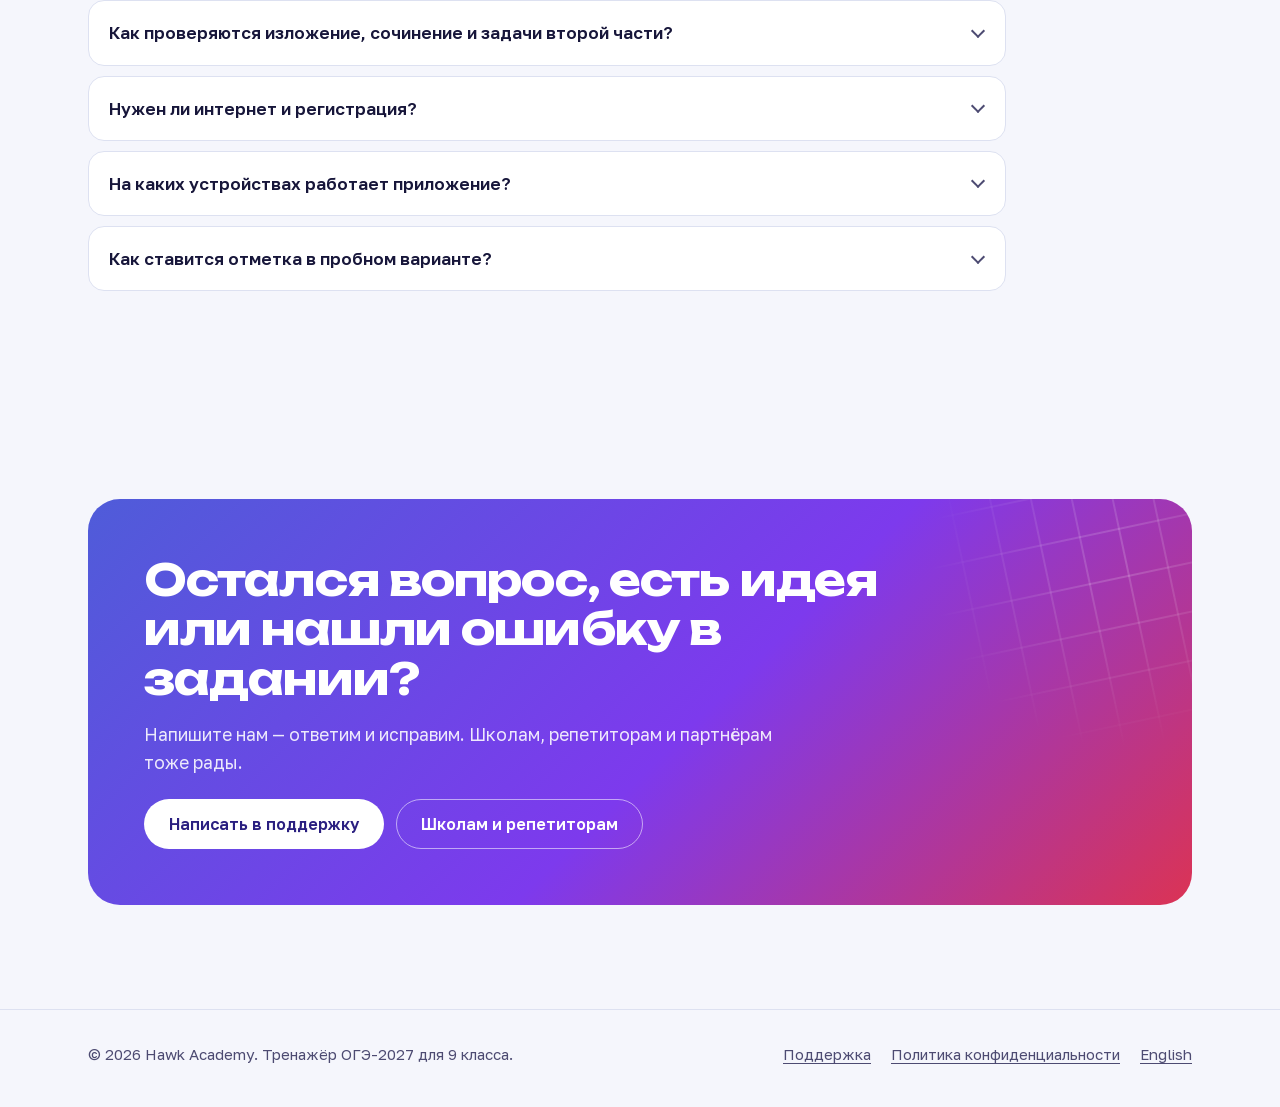
==== commit 26a1b6f9: "Redesign the site for seven subjects, listening, oral part and SharePlay - Both home pages: seven su" ====
--- a/index.html
+++ b/index.html
@@ -4,14 +4,14 @@
   <meta charset="utf-8">
   <meta name="viewport" content="width=device-width, initial-scale=1">
   <title>Тренажёр ОГЭ-2027 для iPhone — Hawk Academy</title>
-  <meta name="description" content="Тренажёр ОГЭ-2027 для 9 класса: математика, русский, география, информатика. Задания как в демоверсиях ФИПИ, разборы, шпаргалки и пробный вариант с отметкой.">
+  <meta name="description" content="Тренажёр ОГЭ-2027 для 9 класса по семи предметам: математика, русский, английский, география, информатика, обществознание, биология. Задания как в демоверсиях ФИПИ, разборы, аудирование с записями, пробный вариант с отметкой и занятия с репетитором по SharePlay.">
   <link rel="canonical" href="https://hawkacademy.github.io/">
   <link rel="alternate" hreflang="ru" href="https://hawkacademy.github.io/">
   <link rel="alternate" hreflang="en" href="https://hawkacademy.github.io/en/">
   <link rel="alternate" hreflang="x-default" href="https://hawkacademy.github.io/en/">
   <script src="/assets/lang.js"></script>
-  <meta name="theme-color" content="#f6f8fd" media="(prefers-color-scheme: light)">
-  <meta name="theme-color" content="#121232" media="(prefers-color-scheme: dark)">
+  <meta name="theme-color" content="#f5f6fc" media="(prefers-color-scheme: light)">
+  <meta name="theme-color" content="#0f0f2a" media="(prefers-color-scheme: dark)">
   <meta name="color-scheme" content="light dark">
 
   <meta property="og:type" content="website">
@@ -19,12 +19,12 @@
   <meta property="og:locale:alternate" content="en_US">
   <meta property="og:site_name" content="Hawk Academy">
   <meta property="og:title" content="Hawk Academy: ОГЭ-2027 — тренажёр для 9 класса">
-  <meta property="og:description" content="Математика, русский язык, география и информатика. Задания как на ОГЭ, разборы, шпаргалки и пробный вариант с баллами и отметкой.">
+  <meta property="og:description" content="Семь предметов ОГЭ в одном приложении: математика, русский, английский, география, информатика, обществознание, биология. Задания как на ОГЭ, разборы, аудирование с записями, пробный вариант с отметкой.">
   <meta property="og:url" content="https://hawkacademy.github.io/">
   <meta property="og:image" content="https://hawkacademy.github.io/assets/og.png">
   <meta property="og:image:width" content="1200">
   <meta property="og:image:height" content="630">
-  <meta property="og:image:alt" content="Hawk Academy: ОГЭ-2027 — тренажёр по математике, русскому, географии и информатике">
+  <meta property="og:image:alt" content="Hawk Academy: ОГЭ-2027 — тренажёр по семи предметам ОГЭ в iPhone">
   <meta name="twitter:card" content="summary_large_image">
 
   <link rel="icon" href="favicon.ico" sizes="48x48">
@@ -45,7 +45,8 @@
         "@id": "https://hawkacademy.github.io/#org",
         "name": "Hawk Academy",
         "url": "https://hawkacademy.github.io/",
-        "logo": "https://hawkacademy.github.io/assets/icon-512.png"
+        "logo": "https://hawkacademy.github.io/assets/icon-512.png",
+        "email": "hawk.academy.education@gmail.com"
       },
       {
         "@type": "WebSite",
@@ -60,7 +61,7 @@
         "@id": "https://hawkacademy.github.io/#app",
         "name": "Hawk Academy: ОГЭ-2027",
         "alternateName": "ОГЭ-2027",
-        "description": "Тренажёр для подготовки к ОГЭ-2027 в 9 классе: математика, русский язык, география и информатика. Задания в формате демоверсий ФИПИ, разбор решения к каждому заданию, шпаргалки по номерам, развёрнутые ответы с эталоном и самооценкой по критериям ФИПИ, пробный вариант с баллами и отметкой.",
+        "description": "Тренажёр для подготовки к ОГЭ-2027 в 9 классе по семи предметам: математика, русский язык, английский язык, география, информатика, обществознание и биология. Задания в формате демоверсий ФИПИ, разбор к каждому заданию, шпаргалки по номерам, аудирование с записями дикторов, устная часть с записью голоса, развёрнутые ответы с эталоном и самооценкой по критериям ФИПИ, пробный вариант с баллами и отметкой, занятия с репетитором по SharePlay.",
         "operatingSystem": "iOS 17.0 или новее",
         "applicationCategory": "EducationalApplication",
         "inLanguage": "ru",
@@ -76,16 +77,21 @@
         "about": [
           { "@type": "Thing", "name": "ОГЭ по математике" },
           { "@type": "Thing", "name": "ОГЭ по русскому языку" },
+          { "@type": "Thing", "name": "ОГЭ по английскому языку" },
           { "@type": "Thing", "name": "ОГЭ по географии" },
-          { "@type": "Thing", "name": "ОГЭ по информатике" }
+          { "@type": "Thing", "name": "ОГЭ по информатике" },
+          { "@type": "Thing", "name": "ОГЭ по обществознанию" },
+          { "@type": "Thing", "name": "ОГЭ по биологии" }
         ],
         "featureList": [
+          "Семь предметов ОГЭ: математика, русский, английский, география, информатика, обществознание, биология",
           "Тренировка по каждому номеру ОГЭ с новыми числами и разбором",
           "Шпаргалки: алгоритм, лайфхаки, типичные ошибки, формулы и справка",
+          "Аудирование с записями дикторов и устная часть с записью голоса (английский)",
           "Развёрнутые ответы: эталон, критерии ФИПИ и самооценка",
-          "Сжатое изложение с двумя прослушиваниями и паузой 5 минут",
           "Пробный вариант с таймером, баллами и отметкой по шкале",
-          "Работает без интернета и без регистрации"
+          "Заниматься вместе по FaceTime (SharePlay): общие задания, доска и пробный вариант с репетитором",
+          "Работает без интернета, без регистрации и без аналитики"
         ]
       },
       {
@@ -95,7 +101,7 @@
           {
             "@type": "Question",
             "name": "По каким предметам ОГЭ есть тренажёр?",
-            "acceptedAnswer": { "@type": "Answer", "text": "Готовы математика (25 заданий), русский язык (13 заданий), география (30 заданий) и информатика (16 заданий). Обществознание и биология в приложении отмечены как «Скоро»." }
+            "acceptedAnswer": { "@type": "Answer", "text": "По семи: математика (25 заданий), русский язык (13), английский язык (38, включая устную часть), география (30), информатика (16), обществознание (20, модель 2027 года) и биология (26)." }
           },
           {
             "@type": "Question",
@@ -104,23 +110,28 @@
           },
           {
             "@type": "Question",
+            "name": "Можно ли заниматься в приложении с репетитором?",
+            "acceptedAnswer": { "@type": "Answer", "text": "Да. Начните звонок FaceTime и нажмите SharePlay в приложении: на обоих телефонах одно и то же задание, шпаргалка или пробный вариант, общая доска, а развёрнутые ответы оцениваются вместе по критериям." }
+          },
+          {
+            "@type": "Question",
             "name": "Как проверяются изложение, сочинение и задачи второй части?",
             "acceptedAnswer": { "@type": "Answer", "text": "Автоматически их честно проверить нельзя, поэтому после ответа приложение показывает эталон и критерии ФИПИ, а ученик оценивает себя сам: 0, 1 или 2 балла по каждому критерию." }
           },
           {
             "@type": "Question",
             "name": "Нужен ли интернет и регистрация?",
-            "acceptedAnswer": { "@type": "Answer", "text": "Нет. Приложение работает без интернета и без аккаунта. Статистика, черновики сочинений и история вариантов хранятся только на телефоне." }
+            "acceptedAnswer": { "@type": "Answer", "text": "Нет. Приложение работает без интернета и без аккаунта. Статистика, черновики, записи голоса и история вариантов хранятся только на телефоне. Интернет нужен только для звонка FaceTime, если занимаетесь вместе." }
           },
           {
             "@type": "Question",
             "name": "На каких устройствах работает приложение?",
-            "acceptedAnswer": { "@type": "Answer", "text": "На iPhone с iOS 17 или новее." }
+            "acceptedAnswer": { "@type": "Answer", "text": "На iPhone с iOS 17 или новее. Доска работает и на iPad." }
           },
           {
             "@type": "Question",
             "name": "Как ставится отметка в пробном варианте?",
-            "acceptedAnswer": { "@type": "Answer", "text": "По сумме первичных баллов и шкале ФИПИ с дополнительными условиями: в математике нужно не меньше 2 баллов за геометрию, в русском языке для «4» и «5» нужен минимум баллов за грамотность." }
+            "acceptedAnswer": { "@type": "Answer", "text": "По сумме первичных баллов и шкале из письма Рособрнадзора с дополнительными условиями: в математике нужно не меньше 2 баллов за геометрию, в русском языке для «4» и «5» нужен минимум баллов за грамотность." }
           }
         ]
       }
@@ -134,13 +145,13 @@
   <header class="site-header">
     <div class="wrap">
       <a class="brand" href="./" aria-label="Hawk Academy — на главную">
-        <img src="assets/icon-96.png" alt="" width="36" height="36">
+        <img src="assets/icon-96.png" alt="" width="34" height="34">
         Hawk Academy
       </a>
       <nav class="site-nav" aria-label="Разделы">
         <ul>
           <li><a href="#subjects">Предметы</a></li>
-          <li class="nav-optional"><a href="#how">Как устроено</a></li>
+          <li class="nav-optional"><a href="#features">Возможности</a></li>
           <li class="nav-optional"><a href="#faq">Вопросы</a></li>
           <li><a href="support.html">Поддержка</a></li>
           <li><a class="lang-switch" href="/en/?lang=en" hreflang="en" lang="en">English</a></li>
@@ -153,6 +164,7 @@
     <section class="hero" aria-labelledby="hero-title">
       <div class="wrap">
         <div>
+          <a class="pill" href="#english"><b>Новое</b> Английский: аудирование с записями и устная часть</a>
           <h1 id="hero-title" class="hero-title">
             <span class="sr-only">Тренажёр ОГЭ-2027 для 9 класса</span>
             <span class="line" aria-hidden="true">Тренажёр</span>
@@ -169,8 +181,9 @@
             <span class="line-small" aria-hidden="true">для 9 класса, в iPhone</span>
           </h1>
           <p class="hero-lead">
-            Математика, русский язык, география и информатика. Задания как в демоверсиях ФИПИ, разбор к каждому,
-            шпаргалки по номерам и пробный вариант с баллами и отметкой.
+            Семь предметов ОГЭ. Задания как в демоверсиях ФИПИ, разбор к каждому, шпаргалки по номерам,
+            аудирование с настоящими записями, пробный вариант с баллами и отметкой — и занятия с репетитором
+            прямо в звонке FaceTime.
           </p>
           <div class="hero-actions">
             <div class="store-badge" role="note" aria-label="Скоро в App Store">
@@ -182,244 +195,341 @@
           <ul class="hero-facts" aria-label="Коротко">
             <li>iOS 17 и новее</li>
             <li>Работает без интернета</li>
-            <li>Без регистрации</li>
+            <li>Без регистрации и рекламы</li>
           </ul>
         </div>
 
-        <div class="try" id="try" aria-labelledby="try-title">
-          <div class="try-head">
-            <h2 id="try-title">Попробуйте задание</h2>
-            <p>Так выглядит тренировка в приложении</p>
+        <div class="device">
+          <div class="try" id="try" aria-labelledby="try-title">
+            <div class="try-head">
+              <h2 id="try-title">Попробуйте задание</h2>
+              <p>Так выглядит тренировка в приложении</p>
+            </div>
+            <div class="tabs" role="tablist" aria-label="Предмет">
+              <button class="tab" role="tab" type="button" data-subject="math" aria-selected="true" aria-controls="task">Математика</button>
+              <button class="tab" role="tab" type="button" data-subject="russian" aria-selected="false" aria-controls="task" tabindex="-1">Русский</button>
+              <button class="tab" role="tab" type="button" data-subject="english" aria-selected="false" aria-controls="task" tabindex="-1">Английский</button>
+              <button class="tab" role="tab" type="button" data-subject="geography" aria-selected="false" aria-controls="task" tabindex="-1">География</button>
+              <button class="tab" role="tab" type="button" data-subject="informatics" aria-selected="false" aria-controls="task" tabindex="-1">Информатика</button>
+              <button class="tab" role="tab" type="button" data-subject="social" aria-selected="false" aria-controls="task" tabindex="-1">Обществознание</button>
+              <button class="tab" role="tab" type="button" data-subject="biology" aria-selected="false" aria-controls="task" tabindex="-1">Биология</button>
+            </div>
+
+            <div class="task" id="task" role="tabpanel">
+              <span class="task-number" id="task-number">Задание 6</span>
+              <div class="task-text" id="task-text">
+                <p>Найдите значение выражения <span class="expr"><span class="frac"><span>3</span><span>4</span></span> + <span class="frac"><span>7</span><span>20</span></span></span>.</p>
+              </div>
+              <form class="answer" id="answer-form" novalidate>
+                <label for="answer-input">Ответ</label>
+                <div class="answer-row">
+                  <div class="answer-cells" id="answer-cells">
+                    <input id="answer-input" name="answer" autocomplete="off" autocapitalize="off" autocorrect="off" spellcheck="false" inputmode="decimal" maxlength="8" aria-describedby="format-hint">
+                  </div>
+                  <button class="btn btn-primary" type="submit">Проверить</button>
+                </div>
+                <p class="format-hint" id="format-hint">Число. Дробь записывайте десятичной, через запятую.</p>
+              </form>
+              <div class="result" id="result" role="status" aria-live="polite" hidden></div>
+            </div>
           </div>
-          <div class="tabs" role="tablist" aria-label="Предмет">
-            <button class="tab" role="tab" type="button" data-subject="math" aria-selected="true" aria-controls="task">Математика</button>
-            <button class="tab" role="tab" type="button" data-subject="russian" aria-selected="false" aria-controls="task" tabindex="-1">Русский</button>
-            <button class="tab" role="tab" type="button" data-subject="geography" aria-selected="false" aria-controls="task" tabindex="-1">География</button>
-            <button class="tab" role="tab" type="button" data-subject="informatics" aria-selected="false" aria-controls="task" tabindex="-1">Информатика</button>
-          </div>
-
-          <div class="task" id="task" role="tabpanel">
-            <span class="task-number" id="task-number">Задание 6</span>
-            <div class="task-text" id="task-text">
-              <p>Найдите значение выражения <span class="expr"><span class="frac"><span>3</span><span>4</span></span> + <span class="frac"><span>7</span><span>20</span></span></span>.</p>
-            </div>
-            <form class="answer" id="answer-form" novalidate>
-              <label for="answer-input">Ответ</label>
-              <div class="answer-row">
-                <div class="answer-cells" id="answer-cells">
-                  <input id="answer-input" name="answer" autocomplete="off" autocapitalize="off" autocorrect="off" spellcheck="false" inputmode="decimal" maxlength="8" aria-describedby="format-hint">
+        </div>
+      </div>
+    </section>
+
+    <section class="stats" aria-label="Главные цифры">
+      <div class="wrap">
+        <ul>
+          <li><strong>7</strong><span>предметов ОГЭ, каждый — целиком</span></li>
+          <li><strong>168</strong><span>номеров заданий, от первого до последнего</span></li>
+          <li><strong>2020–2027</strong><span>демоверсии ФИПИ, по которым сделаны задания</span></li>
+          <li><strong>0</strong><span>аккаунтов, рекламы и слежки</span></li>
+        </ul>
+      </div>
+    </section>
+
+    <section class="section" id="subjects" aria-labelledby="subjects-title">
+      <div class="wrap">
+        <div class="section-head reveal">
+          <p class="eyebrow">Предметы</p>
+          <h2 id="subjects-title">Семь предметов ОГЭ, все номера</h2>
+          <p>Время и баллы — как на настоящем экзамене. В каждом предмете: тренировка по номерам, шпаргалки, пробный вариант и статистика.</p>
+        </div>
+        <ul class="subject-grid">
+          <li class="subject reveal" data-subject="math">
+            <div class="subject-top"><span class="subject-icon" aria-hidden="true">📐</span><h3>Математика</h3></div>
+            <dl><div><dt>Заданий</dt><dd>25</dd></div><div><dt>Время</dt><dd>3 ч 55</dd></div><div><dt>Баллов</dt><dd>31</dd></div></dl>
+            <ul>
+              <li>Практическая задача 1–5: сюжеты «Шины» и «Участки» с рисунками</li>
+              <li>Задания 6–19 с новыми числами и чертежами, разбор к каждому</li>
+              <li>Часть 2 с эталонами, 16 задач на доказательство и черновик, чтобы рисовать</li>
+            </ul>
+          </li>
+          <li class="subject reveal" data-subject="russian">
+            <div class="subject-top"><span class="subject-icon" aria-hidden="true">📝</span><h3>Русский язык</h3></div>
+            <dl><div><dt>Заданий</dt><dd>13</dd></div><div><dt>Время</dt><dd>3 ч 55</dd></div><div><dt>Баллов</dt><dd>38</dd></div></dl>
+            <ul>
+              <li>Изложение: текст звучит дважды с паузой 5 минут, как на экзамене</li>
+              <li>Задания 2–12 с ответом как в бланке, без пробелов</li>
+              <li>Сочинение 13.1–13.3: 36 тем, эталон и самооценка, включая грамотность</li>
+            </ul>
+          </li>
+          <li class="subject reveal" data-subject="english" id="english">
+            <div class="subject-top"><span class="subject-icon" aria-hidden="true">🎧</span><h3>Английский язык</h3><span class="tag">Новое</span></div>
+            <dl><div><dt>Заданий</dt><dd>35 + 3</dd></div><div><dt>Время</dt><dd>2 ч 15</dd></div><div><dt>Баллов</dt><dd>68</dd></div></dl>
+            <ul>
+              <li>Аудирование 1–11 с записанными диалогами и интервью, каждая запись дважды, как на экзамене</li>
+              <li>Чтение, грамматика и словообразование 12–34, письмо 35 со счётчиком слов и критериями</li>
+              <li>Устная часть: чтение вслух, опрос и монолог с таймерами и записью голоса</li>
+            </ul>
+          </li>
+          <li class="subject reveal" data-subject="geography">
+            <div class="subject-top"><span class="subject-icon" aria-hidden="true">🌍</span><h3>География</h3></div>
+            <dl><div><dt>Заданий</dt><dd>30</dd></div><div><dt>Время</dt><dd>2 ч 30</dd></div><div><dt>Баллов</dt><dd>31</dd></div></dl>
+            <ul>
+              <li>Только типовые вопросы из демоверсий ФИПИ — те, что стоит выучить</li>
+              <li>Карты погоды, топографическая карта, профиль рельефа и климатограммы</li>
+              <li>Справка вместо атласа: координаты, часовые зоны, 52 региона</li>
+            </ul>
+          </li>
+          <li class="subject reveal" data-subject="informatics">
+            <div class="subject-top"><span class="subject-icon" aria-hidden="true">💻</span><h3>Информатика</h3></div>
+            <dl><div><dt>Заданий</dt><dd>16</dd></div><div><dt>Время</dt><dd>2 ч 30</dd></div><div><dt>Баллов</dt><dd>21</dd></div></dl>
+            <ul>
+              <li>Часть 1 по сюжетам демоверсий 2020–2027</li>
+              <li>Задания 11–16, которые на экзамене делают на компьютере, адаптированы для телефона</li>
+              <li>Робот с конструктором алгоритма, программы на Python, Паскале и алгоритмическом языке</li>
+            </ul>
+          </li>
+          <li class="subject reveal" data-subject="social">
+            <div class="subject-top"><span class="subject-icon" aria-hidden="true">⚖️</span><h3>Обществознание</h3></div>
+            <dl><div><dt>Заданий</dt><dd>20</dd></div><div><dt>Время</dt><dd>3 ч</dd></div><div><dt>Баллов</dt><dd>32</dd></div></dl>
+            <ul>
+              <li>Новая модель экзамена 2027 года, а не старая на 24 задания</li>
+              <li>Право по Конституции и кодексам, экономика и финансовая грамотность, диаграмма опроса</li>
+              <li>Рисованные сцены вместо фотографий в задании 7, текст с тремя развёрнутыми заданиями в конце</li>
+            </ul>
+          </li>
+          <li class="subject reveal" data-subject="biology">
+            <div class="subject-top"><span class="subject-icon" aria-hidden="true">🧬</span><h3>Биология</h3></div>
+            <dl><div><dt>Заданий</dt><dd>26</dd></div><div><dt>Время</dt><dd>2 ч 30</dd></div><div><dt>Баллов</dt><dd>47</dd></div></dl>
+            <ul>
+              <li>Рисунки органов, приборов и схемы с подписями, как в бланке КИМ</li>
+              <li>Схемы экосистем с тремя вопросами к каждой, таблицы с числами из учебников</li>
+              <li>Развёрнутые ответы 22–26 с эталоном и критериями</li>
+            </ul>
+          </li>
+        </ul>
+        <p class="subject-note">У каждого предмета своя статистика и своя история вариантов — ничего не смешивается.</p>
+      </div>
+    </section>
+
+    <section class="section section-alt" id="features" aria-labelledby="features-title">
+      <div class="wrap">
+        <div class="section-head reveal">
+          <p class="eyebrow">Возможности</p>
+          <h2 id="features-title">Больше, чем банк заданий</h2>
+          <p>Всё, что трудно сделать с бумажным сборником: слушать, записывать, писать по критериям и готовиться вместе.</p>
+        </div>
+        <div class="bento">
+          <article class="feature span-3 reveal" data-subject="english">
+            <p class="kicker">Аудирование</p>
+            <h3>Записи, которые звучат как на экзамене</h3>
+            <p>Диалоги, высказывания и интервью к заданиям 1–11 записаны разными голосами — мужчина, женщина, мальчик, девочка. Каждая запись звучит дважды, как на экзамене, а после проверки открывается текст.</p>
+            <div class="art" aria-hidden="true">
+              <div class="player">
+                <span class="play"></span>
+                <span class="wave">
+                  <i style="--h:40;--d:0"></i><i style="--h:70;--d:1"></i><i style="--h:95;--d:2"></i><i style="--h:60;--d:3"></i><i style="--h:85;--d:4"></i><i style="--h:45;--d:5"></i><i style="--h:75;--d:6"></i><i style="--h:100;--d:7"></i><i style="--h:55;--d:8"></i><i style="--h:80;--d:9"></i><i style="--h:35;--d:10"></i><i style="--h:65;--d:11"></i><i style="--h:90;--d:12"></i><i style="--h:50;--d:13"></i><i style="--h:70;--d:14"></i><i style="--h:40;--d:15"></i><i style="--h:85;--d:16"></i><i style="--h:60;--d:17"></i><i style="--h:30;--d:18"></i><i style="--h:75;--d:19"></i><i style="--h:50;--d:20"></i><i style="--h:65;--d:21"></i>
+                </span>
+              </div>
+              <div class="art-meta"><span class="chip is-on">Прослушивание 1 из 2</span><span class="chip">Диалог · 1:12</span></div>
+            </div>
+          </article>
+
+          <article class="feature span-3 reveal" data-subject="russian">
+            <p class="kicker">Устная часть</p>
+            <h3>Говорите, записывайте, слушайте себя</h3>
+            <p>Чтение вслух, опрос с записанными вопросами и монолог — с экзаменационными таймерами на подготовку и ответ. Запись остаётся на телефоне, а после неё — образец ответа и критерии ФИПИ.</p>
+            <div class="art" aria-hidden="true">
+              <div class="recorder">
+                <span class="rec"></span>
+                <div class="timer">
+                  <b>1:27 <small>/ 2:00 · идёт запись</small></b>
+                  <div class="bar"><span style="--p:72%"></span></div>
                 </div>
-                <button class="btn btn-primary" type="submit">Проверить</button>
-              </div>
-              <p class="format-hint" id="format-hint">Число. Дробь записывайте десятичной, через запятую.</p>
-            </form>
-            <div class="result" id="result" role="status" aria-live="polite" hidden></div>
-          </div>
-        </div>
-      </div>
-    </section>
-
-    <section class="section" id="subjects" aria-labelledby="subjects-title">
-      <div class="wrap">
-        <div class="section-head">
-          <h2 id="subjects-title">Четыре предмета ОГЭ</h2>
-          <p>Все номера экзамена, от первого до последнего. Время и баллы — как на настоящем ОГЭ.</p>
-        </div>
-        <table class="subjects">
-          <caption class="sr-only">Предметы, число заданий, время и максимальный балл</caption>
-          <thead>
-            <tr>
-              <th scope="col">Предмет</th>
-              <th scope="col">Заданий</th>
-              <th scope="col">Время</th>
-              <th scope="col">Баллов</th>
-              <th scope="col">Что есть в приложении</th>
-            </tr>
-          </thead>
-          <tbody>
-            <tr data-subject="math">
-              <th scope="row"><h3>Математика</h3></th>
-              <td class="num" data-label="Заданий">25</td>
-              <td class="num" data-label="Время">3 ч 55 мин</td>
-              <td class="num" data-label="Баллов">31</td>
-              <td>
-                <ul>
-                  <li>Практическая задача 1–5: сюжеты «Шины» и «Участки» с рисунками</li>
-                  <li>Задания 6–19 с новыми числами и чертежами, разбор к каждому</li>
-                  <li>Часть 2: автопроверка ответа, эталон и 16 задач на доказательство</li>
-                </ul>
-              </td>
-            </tr>
-            <tr data-subject="russian">
-              <th scope="row"><h3>Русский язык</h3></th>
-              <td class="num" data-label="Заданий">13</td>
-              <td class="num" data-label="Время">3 ч 55 мин</td>
-              <td class="num" data-label="Баллов">38</td>
-              <td>
-                <ul>
-                  <li>Сжатое изложение: текст звучит два раза, между ними пауза 5 минут</li>
-                  <li>Задания 2–12 с ответом как в бланке, слитно и без пробелов</li>
-                  <li>Сочинение 13.1–13.3: 36 тем, эталон и самооценка с грамотностью</li>
-                </ul>
-              </td>
-            </tr>
-            <tr data-subject="geography">
-              <th scope="row"><h3>География</h3></th>
-              <td class="num" data-label="Заданий">30</td>
-              <td class="num" data-label="Время">2 ч 30 мин</td>
-              <td class="num" data-label="Баллов">31</td>
-              <td>
-                <ul>
-                  <li>Только типовые вопросы демоверсий ФИПИ — их можно выучить</li>
-                  <li>Карты погоды, топокарта, профиль рельефа и климатограммы</li>
-                  <li>Справка вместо атласа: координаты, часовые пояса, 52 региона</li>
-                </ul>
-              </td>
-            </tr>
-            <tr data-subject="informatics">
-              <th scope="row"><h3>Информатика</h3></th>
-              <td class="num" data-label="Заданий">16</td>
-              <td class="num" data-label="Время">2 ч 30 мин</td>
-              <td class="num" data-label="Баллов">21</td>
-              <td>
-                <ul>
-                  <li>Часть 1 по сюжетам демоверсий 2020–2027</li>
-                  <li>Задания «на компьютере» 11–16 переделаны под телефон</li>
-                  <li>Робот с конструктором алгоритма, программы на Python, Паскале и алгоритмическом языке</li>
-                </ul>
-              </td>
-            </tr>
-          </tbody>
-        </table>
-        <p class="soon">Обществознание и биология в приложении уже отмечены — они на очереди.</p>
+              </div>
+              <div class="art-meta"><span class="chip">УЧ 1 · чтение вслух</span><span class="chip">Подготовка 1:30</span></div>
+            </div>
+          </article>
+
+          <article class="feature span-4 reveal" data-subject="informatics">
+            <p class="kicker">Заниматься вместе · SharePlay</p>
+            <h3>Репетитор на другом телефоне</h3>
+            <p>Начните звонок FaceTime и нажмите SharePlay. На обоих экранах одно и то же задание, шпаргалка или пробный вариант; записи звучат у обоих; доска общая, а развёрнутые ответы оцениваются вместе — один ставит балл, другой сразу его видит.</p>
+            <div class="art together-art" aria-hidden="true">
+              <div class="people">
+                <div class="person"><span class="avatar" style="--a:#2f6bff">У</span><span>Ученик<small>iPhone</small></span></div>
+                <div class="person"><span class="avatar" style="--a:#e5383b">Р</span><span>Репетитор<small>iPad</small></span></div>
+              </div>
+              <div class="board">
+                <svg viewBox="0 0 320 132" fill="none" stroke-width="3" stroke-linecap="round" stroke-linejoin="round">
+                  <path class="ink-blue" d="M28 96 L88 30 L148 96 Z"/>
+                  <path class="ink-blue" d="M88 30 L88 96"/>
+                  <path class="ink-red" d="M172 40 C 190 28, 214 28, 232 40 S 262 64, 290 44"/>
+                  <path class="ink-red" d="M176 86 l 10 12 l 22 -26"/>
+                  <text class="label" x="60" y="118">h = 8</text>
+                  <text class="label" x="206" y="118">AB = 10 ✓</text>
+                </svg>
+              </div>
+            </div>
+          </article>
+
+          <article class="feature span-2 reveal" data-subject="geography">
+            <p class="kicker">Пробный вариант</p>
+            <h3>Как настоящий</h3>
+            <p>Все номера, экзаменационный таймер, баллы и отметка по официальной шкале, потом история попыток.</p>
+            <div class="art exam-art" aria-hidden="true">
+              <span class="clock">2:14:59</span>
+              <span class="grade"><span class="cell">5</span>отметка</span>
+            </div>
+          </article>
+
+          <article class="feature span-2 reveal" data-subject="math">
+            <p class="kicker">Шпаргалки</p>
+            <h3>По одной на каждый номер</h3>
+            <p>Как решать, лайфхаки, типичные ошибки, формулы и справка — открывается прямо из задания.</p>
+            <div class="art sheet" aria-hidden="true">
+              <div><i>🧭</i>Алгоритм</div>
+              <div><i>💡</i>Лайфхаки</div>
+              <div><i>⚠️</i>Типичные ошибки</div>
+              <div><i>📚</i>Справка</div>
+            </div>
+          </article>
+
+          <article class="feature span-4 reveal" data-subject="social">
+            <p class="kicker">Развёрнутые ответы</p>
+            <h3>По критериям ФИПИ — своими руками</h3>
+            <p>Изложение, сочинение, письмо или доказательство из второй части честно машиной не проверить. После ответа приложение показывает эталон и официальные критерии, а вы оцениваете себя сами — как это сделает эксперт. Где теряются баллы, видно ещё до экзамена.</p>
+            <figure class="art criteria" aria-label="Пример самооценки сочинения">
+              <figcaption class="criteria-title">Сочинение 13.2 — самооценка</figcaption>
+              <div class="criterion">
+                <p class="criterion-name"><strong>СК1</strong>Есть ответ на вопрос темы</p>
+                <div class="score" aria-label="выбран 1 балл из 1"><span>0</span><span class="is-picked">1</span></div>
+              </div>
+              <div class="criterion">
+                <p class="criterion-name"><strong>СК2</strong>Два примера из текста, каждый пояснён</p>
+                <div class="score" aria-label="выбрано 3 балла из 4"><span>0</span><span>1</span><span>2</span><span class="is-picked">3</span><span>4</span></div>
+              </div>
+              <div class="criteria-total"><span>Содержание сочинения</span><span>7 из 8</span></div>
+            </figure>
+          </article>
+        </div>
       </div>
     </section>
 
     <section class="section" id="how" aria-labelledby="how-title">
       <div class="wrap">
-        <div class="section-head">
-          <h2 id="how-title">Как готовиться</h2>
-          <p>От одного номера до целого варианта — в том же порядке, в каком растёт уверенность.</p>
+        <div class="section-head reveal">
+          <p class="eyebrow">Как устроено</p>
+          <h2 id="how-title">От одного номера — к целому варианту</h2>
+          <p>В том порядке, в котором растёт уверенность.</p>
         </div>
         <ol class="steps">
-          <li>
+          <li class="reveal">
             <h3>Выберите номер</h3>
-            <p>Каждый раз новая задача того же типа, что на экзамене, — с другими числами или вариантами ответа.</p>
-          </li>
-          <li>
+            <p>Каждый раз новая задача того же типа, что на экзамене, с другими числами, словами или вариантами.</p>
+          </li>
+          <li class="reveal">
             <h3>Проверьте ответ</h3>
-            <p>Ответ проверяется сразу. Дальше — разбор по шагам и подсказка 📏, если в формате ответа есть подвох.</p>
-          </li>
-          <li>
-            <h3>Загляните в шпаргалку</h3>
-            <p>По каждому номеру: как решать, лайфхаки, типичные ошибки и формулы. Открывается прямо из задачи.</p>
-          </li>
-          <li>
-            <h3>Напишите пробный ОГЭ</h3>
-            <p>Полный вариант с таймером. В конце — баллы, отметка по шкале и история всех попыток.</p>
+            <p>Ответ проверяется сразу. Потом — разбор по шагам и пометка 📏, если в формате ответа есть подвох.</p>
+          </li>
+          <li class="reveal">
+            <h3>Откройте шпаргалку</h3>
+            <p>По каждому номеру: как решать, лайфхаки, типичные ошибки, формулы и справка.</p>
+          </li>
+          <li class="reveal">
+            <h3>Решите пробный вариант</h3>
+            <p>Полный экзамен с таймером. В конце — баллы, отметка по официальной шкале и история всех попыток.</p>
           </li>
         </ol>
       </div>
     </section>
 
-    <section class="section" id="long" aria-labelledby="long-title">
-      <div class="wrap split">
-        <div class="split-text">
-          <h2 id="long-title">Развёрнутые ответы — по критериям ФИПИ</h2>
-          <p>
-            Изложение, сочинение и задачи второй части нельзя честно проверить автоматически. Поэтому после ответа
-            приложение показывает эталон и критерии ФИПИ, а вы ставите себе баллы сами — так же, как будет ставить эксперт.
-          </p>
-          <p>
-            Так становится видно, за что снимают баллы, ещё до экзамена. А в изложении и сочинении после самопроверки
-            подсвечиваются слова с возможными ошибками — подсказка к критерию грамотности.
-          </p>
-        </div>
-        <figure class="criteria" aria-label="Пример самооценки сочинения">
-          <figcaption class="criteria-title">Сочинение 13.2 — самооценка</figcaption>
-          <div class="criterion">
-            <p class="criterion-name"><strong>СК1</strong>Ответ на вопрос темы</p>
-            <div class="score" aria-label="Выбран 1 балл из 1"><span>0</span><span class="is-picked">1</span></div>
-          </div>
-          <div class="criterion">
-            <p class="criterion-name"><strong>СК2</strong>Два примера из текста и пояснения к ним</p>
-            <div class="score" aria-label="Выбрано 3 балла из 4"><span>0</span><span>1</span><span>2</span><span class="is-picked">3</span><span>4</span></div>
-          </div>
-          <div class="criterion">
-            <p class="criterion-name"><strong>СК3</strong>Логичность речи</p>
-            <div class="score" aria-label="Выбрано 2 балла из 2"><span>0</span><span>1</span><span class="is-picked">2</span></div>
-          </div>
-          <div class="criterion">
-            <p class="criterion-name"><strong>СК4</strong>Композиция</p>
-            <div class="score" aria-label="Выбран 1 балл из 1"><span>0</span><span class="is-picked">1</span></div>
-          </div>
-          <div class="criteria-total"><span>Содержание сочинения</span><span>7 из 8</span></div>
-        </figure>
-      </div>
-    </section>
-
-    <section class="section" id="privacy-facts" aria-labelledby="privacy-title">
-      <div class="wrap">
-        <div class="section-head">
+    <section class="section section-alt" id="privacy-facts" aria-labelledby="privacy-title">
+      <div class="wrap">
+        <div class="section-head reveal">
+          <p class="eyebrow">Приватность</p>
           <h2 id="privacy-title">Всё остаётся на телефоне</h2>
         </div>
         <ul class="facts">
-          <li><strong>Без интернета</strong><span>Можно заниматься в метро, на даче и в самолёте. Приложению сеть не нужна.</span></li>
-          <li><strong>Без аккаунта</strong><span>Не нужно вводить имя, почту или телефон. Открыли — и решаете.</span></li>
-          <li><strong>Без слежки</strong><span>Нет рекламы и аналитики. Статистика и черновики сохраняются только у вас. <a href="privacy.html">Политика конфиденциальности</a></span></li>
+          <li class="reveal" data-icon="✈️"><strong>Без интернета</strong><span>Занимайтесь в метро, на даче или в самолёте. Сеть нужна только звонку FaceTime, если занимаетесь вместе.</span></li>
+          <li class="reveal" data-icon="🙈"><strong>Без аккаунта</strong><span>Ни имени, ни почты, ни телефона. Открыли — и решаете.</span></li>
+          <li class="reveal" data-icon="🔒"><strong>Без слежки</strong><span>Нет рекламы и аналитики. Статистика, черновики и записи голоса сохраняются только у вас. <a href="privacy.html">Политика конфиденциальности</a></span></li>
         </ul>
       </div>
     </section>
 
     <section class="section" id="faq" aria-labelledby="faq-title">
       <div class="wrap">
-        <div class="section-head">
+        <div class="section-head reveal">
+          <p class="eyebrow">Вопросы</p>
           <h2 id="faq-title">Частые вопросы</h2>
         </div>
         <div class="faq">
           <details>
             <summary>По каким предметам ОГЭ есть тренажёр?</summary>
-            <div><p>Готовы математика (25 заданий), русский язык (13 заданий), география (30 заданий) и информатика (16 заданий). Обществознание и биология в приложении отмечены как «Скоро».</p></div>
+            <div><p>По семи: математика (25 заданий), русский язык (13), английский язык (38, включая устную часть), география (30), информатика (16), обществознание (20, модель 2027 года) и биология (26).</p></div>
           </details>
           <details>
             <summary>Задания такие же, как на ОГЭ?</summary>
             <div><p>Задания составлены по демоверсиям, спецификациям и кодификаторам ФИПИ 2020–2027 годов. Формат ответа такой же, как в бланке: число, слово или цифры подряд, без пробелов. Числа и варианты каждый раз новые.</p></div>
           </details>
           <details>
+            <summary>Можно ли заниматься в приложении с репетитором?</summary>
+            <div><p>Да. Начните звонок FaceTime и нажмите SharePlay в приложении: на обоих телефонах одно и то же задание, шпаргалка или пробный вариант, общая доска, а развёрнутые ответы оцениваются вместе по критериям. В групповом звонке участников может быть и больше двух.</p></div>
+          </details>
+          <details>
             <summary>Как проверяются изложение, сочинение и задачи второй части?</summary>
-            <div><p>Автоматически их честно проверить нельзя, поэтому после ответа приложение показывает эталон и критерии ФИПИ, а вы оцениваете себя сами: 0, 1 или 2 балла по каждому критерию.</p></div>
+            <div><p>Автоматически их честно проверить нельзя, поэтому после ответа приложение показывает эталон и критерии ФИПИ, а ученик оценивает себя сам: 0, 1 или 2 балла по каждому критерию.</p></div>
           </details>
           <details>
             <summary>Нужен ли интернет и регистрация?</summary>
-            <div><p>Нет. Приложение работает без интернета и без аккаунта. Статистика, черновики сочинений и история вариантов хранятся только на телефоне.</p></div>
+            <div><p>Нет. Приложение работает без интернета и без аккаунта. Статистика, черновики, записи голоса и история вариантов хранятся только на телефоне. Интернет нужен только для звонка FaceTime, если занимаетесь вместе.</p></div>
           </details>
           <details>
             <summary>На каких устройствах работает приложение?</summary>
-            <div><p>На iPhone с iOS 17 или новее.</p></div>
+            <div><p>На iPhone с iOS 17 или новее. Доска работает и на iPad.</p></div>
           </details>
           <details>
             <summary>Как ставится отметка в пробном варианте?</summary>
-            <div><p>По сумме первичных баллов и шкале ФИПИ с дополнительными условиями: в математике нужно не меньше 2 баллов за геометрию, в русском языке для «4» и «5» нужен минимум баллов за грамотность.</p></div>
-          </details>
-        </div>
-      </div>
-    </section>
-
-    <section class="section cta" aria-labelledby="cta-title">
-      <div class="wrap">
-        <h2 id="cta-title">Остался вопрос или нашли ошибку в задании?</h2>
-        <p>Напишите нам — ответим и поправим.</p>
-        <a class="btn btn-primary" href="support.html">Написать в поддержку</a>
+            <div><p>По сумме первичных баллов и шкале из письма Рособрнадзора с дополнительными условиями: в математике нужно не меньше 2 баллов за геометрию, в русском языке для «4» и «5» нужен минимум баллов за грамотность.</p></div>
+          </details>
+        </div>
+      </div>
+    </section>
+
+    <section class="section" aria-labelledby="cta-title">
+      <div class="wrap">
+        <div class="cta-card reveal">
+          <h2 id="cta-title">Остался вопрос, есть идея или нашли ошибку в задании?</h2>
+          <p>Напишите нам — ответим и исправим. Школам, репетиторам и партнёрам тоже рады.</p>
+          <div class="cta-actions">
+            <a class="btn btn-light" href="support.html">Написать в поддержку</a>
+            <a class="btn btn-outline-light" href="mailto:hawk.academy.education@gmail.com?subject=%D0%9E%D0%93%D0%AD-2027%3A%20%D1%81%D0%BE%D1%82%D1%80%D1%83%D0%B4%D0%BD%D0%B8%D1%87%D0%B5%D1%81%D1%82%D0%B2%D0%BE">Школам и репетиторам</a>
+          </div>
+        </div>
       </div>
     </section>
   </main>
 
   <footer class="site-footer">
     <div class="wrap">
-      <p>© 2026 Hawk Academy. ОГЭ-2027 — тренажёр для 9 класса.</p>
+      <p>© 2026 Hawk Academy. Тренажёр ОГЭ-2027 для 9 класса.</p>
       <ul>
         <li><a href="support.html">Поддержка</a></li>
         <li><a href="privacy.html">Политика конфиденциальности</a></li>
+        <li><a href="/en/?lang=en" hreflang="en" lang="en">English</a></li>
       </ul>
     </div>
   </footer>
--- a/assets/styles.css
+++ b/assets/styles.css
@@ -1,6 +1,6 @@
 /* Hawk Academy: ОГЭ-2027 — общий стиль сайта.
-   Идея: тетрадь в клетку и бланк ответов ОГЭ. Клетки бланка — главный визуальный приём,
-   остальное спокойное. Шрифты: Unbounded (заголовки, клетки) и Golos Text (текст). */
+   Идея: бланк ответов ОГЭ (клетки) + цвета предметов из приложения. Мягкие градиенты, карточки,
+   стеклянная шапка. Шрифты: Unbounded (заголовки, клетки) и Golos Text (текст). */
 
 /* Шрифты лежат на сайте (лицензия SIL OFL 1.1, см. fonts/OFL-*.txt) — посетитель не обращается к сторонним серверам. */
 @font-face { font-family: "Golos Text"; font-style: normal; font-weight: 400 700; font-display: swap; src: url("fonts/golos-cyrillic.woff2") format("woff2"); unicode-range: U+0301, U+0400-045F, U+0490-0491, U+04B0-04B1, U+2116; }
@@ -9,99 +9,135 @@
 @font-face { font-family: "Unbounded"; font-style: normal; font-weight: 500 700; font-display: swap; src: url("fonts/unbounded-latin.woff2") format("woff2"); unicode-range: U+0000-00FF, U+0131, U+0152-0153, U+02BB-02BC, U+02C6, U+02DA, U+02DC, U+0304, U+0308, U+0329, U+2000-206F, U+20AC, U+2122, U+2191, U+2193, U+2212, U+2215, U+FEFF, U+FFFD; }
 
 :root {
-  --paper: #f6f8fd;
+  --paper: #f5f6fc;
   --paper-raised: #ffffff;
-  --grid: rgba(64, 98, 196, 0.09);
+  --paper-sunk: #eceffa;
+  --grid: rgba(64, 98, 196, 0.10);
   --margin-line: rgba(226, 69, 63, 0.35);
-  --ink: #1c1a3f;
-  --ink-soft: #4a4870;
-  --line: #d6dcef;
+  --ink: #17163a;
+  --ink-soft: #4d4b72;
+  --line: #dde1f1;
   --brand: #5b3fd9;
   --brand-strong: #4a2fc4;
   --on-brand: #ffffff;
   --cell: #8fa3d9;
   --cell-fill: #ffffff;
   --cell-ink: #1f2a8a;
-
-  --math: #5a4be0;
-  --russian: #d9412f;
+  --glass: rgba(245, 246, 252, 0.72);
+  --shadow: 0 1px 2px rgba(23, 22, 58, 0.04), 0 12px 32px -16px rgba(40, 30, 120, 0.22);
+  --shadow-lift: 0 2px 4px rgba(23, 22, 58, 0.05), 0 24px 48px -20px rgba(40, 30, 120, 0.32);
+  --bezel: #16152e;
+
+  /* предметы: цвет текста (контраст на белом ≥ 4,5) и градиент из приложения (Subject.colors) */
+  --math: #4b3fd6;
+  --russian: #cf3530;
   --geography: #137a54;
   --informatics: #1867cf;
+  --social: #b45309;
+  --biology: #3f7a12;
+  --english: #1f4fc4;
+  --math-g: linear-gradient(135deg, #4f5cd9, #7d3aed);
+  --russian-g: linear-gradient(135deg, #e84552, #fa8c3d);
+  --geography-g: linear-gradient(135deg, #21a36b, #1a9eb3);
+  --informatics-g: linear-gradient(135deg, #1a75e8, #29b8ed);
+  --social-g: linear-gradient(135deg, #f28c21, #ed4d78);
+  --biology-g: linear-gradient(135deg, #5ca829, #a1cc33);
+  --english-g: linear-gradient(135deg, #1c54c7, #db3354);
+  --brand-g: linear-gradient(135deg, #4f5cd9 0%, #7d3aed 55%, #db3354 100%);
 
   --ok: #137a54;
   --ok-bg: #e3f5ec;
   --err: #c2332e;
   --err-bg: #fdeceb;
   --note-bg: #fff6dc;
+  --rec: #e5383b;
 
   --display: "Unbounded", "Golos Text", system-ui, sans-serif;
   --text: "Golos Text", system-ui, -apple-system, "Segoe UI", Roboto, sans-serif;
 
-  --radius-s: 6px;
-  --radius-m: 14px;
-  --radius-l: 22px;
+  --radius-s: 8px;
+  --radius-m: 16px;
+  --radius-l: 26px;
   --gutter: 16px;
-  --max: 1120px;
+  --max: 1160px;
   color-scheme: light;
 }
 
 @media (prefers-color-scheme: dark) {
   :root:not([data-theme="light"]) {
-    --paper: #121232;
-    --paper-raised: #1b1b44;
+    --paper: #0f0f2a;
+    --paper-raised: #191941;
+    --paper-sunk: #14143a;
     --grid: rgba(150, 170, 255, 0.07);
     --margin-line: rgba(255, 120, 110, 0.28);
-    --ink: #eceaff;
-    --ink-soft: #b1afd6;
-    --line: #2f3168;
+    --ink: #eeedff;
+    --ink-soft: #b4b2da;
+    --line: #2c2e63;
     --brand: #a99bff;
     --brand-strong: #c3b9ff;
     --on-brand: #17123f;
     --cell: #4d5a99;
-    --cell-fill: #181a40;
+    --cell-fill: #171a42;
     --cell-ink: #c9d3ff;
+    --glass: rgba(15, 15, 42, 0.7);
+    --shadow: 0 1px 2px rgba(0, 0, 0, 0.3), 0 16px 36px -18px rgba(0, 0, 0, 0.7);
+    --shadow-lift: 0 2px 4px rgba(0, 0, 0, 0.3), 0 28px 56px -22px rgba(0, 0, 0, 0.8);
+    --bezel: #05050f;
     --math: #a59cff;
     --russian: #ff8a73;
     --geography: #4fd39b;
     --informatics: #6cb2ff;
+    --social: #ffb24d;
+    --biology: #9ed65a;
+    --english: #8fb0ff;
     --ok: #4fd39b;
     --ok-bg: #143a2e;
     --err: #ff8a80;
     --err-bg: #44202a;
     --note-bg: #3a3420;
+    --rec: #ff5c5f;
     color-scheme: dark;
   }
 }
 
 :root[data-theme="dark"] {
-  --paper: #121232;
-  --paper-raised: #1b1b44;
+  --paper: #0f0f2a;
+  --paper-raised: #191941;
+  --paper-sunk: #14143a;
   --grid: rgba(150, 170, 255, 0.07);
   --margin-line: rgba(255, 120, 110, 0.28);
-  --ink: #eceaff;
-  --ink-soft: #b1afd6;
-  --line: #2f3168;
+  --ink: #eeedff;
+  --ink-soft: #b4b2da;
+  --line: #2c2e63;
   --brand: #a99bff;
   --brand-strong: #c3b9ff;
   --on-brand: #17123f;
   --cell: #4d5a99;
-  --cell-fill: #181a40;
+  --cell-fill: #171a42;
   --cell-ink: #c9d3ff;
+  --glass: rgba(15, 15, 42, 0.7);
+  --shadow: 0 1px 2px rgba(0, 0, 0, 0.3), 0 16px 36px -18px rgba(0, 0, 0, 0.7);
+  --shadow-lift: 0 2px 4px rgba(0, 0, 0, 0.3), 0 28px 56px -22px rgba(0, 0, 0, 0.8);
+  --bezel: #05050f;
   --math: #a59cff;
   --russian: #ff8a73;
   --geography: #4fd39b;
   --informatics: #6cb2ff;
+  --social: #ffb24d;
+  --biology: #9ed65a;
+  --english: #8fb0ff;
   --ok: #4fd39b;
   --ok-bg: #143a2e;
   --err: #ff8a80;
   --err-bg: #44202a;
   --note-bg: #3a3420;
+  --rec: #ff5c5f;
   color-scheme: dark;
 }
 
 *, *::before, *::after { box-sizing: border-box; }
 
-html { -webkit-text-size-adjust: 100%; scroll-behavior: smooth; }
+html { -webkit-text-size-adjust: 100%; scroll-behavior: smooth; scroll-padding-top: 84px; }
 
 body {
   margin: 0;
@@ -110,184 +146,259 @@
   line-height: 1.6;
   color: var(--ink);
   background-color: var(--paper);
-  /* тетрадь в клетку: клетка 24 px, как в школьной тетради */
+  overflow-x: hidden;
+  -webkit-font-smoothing: antialiased;
+}
+
+img, svg { max-width: 100%; height: auto; display: block; }
+
+a { color: var(--brand); text-underline-offset: 0.18em; }
+a:hover { color: var(--brand-strong); }
+
+:focus-visible {
+  outline: 3px solid var(--brand);
+  outline-offset: 3px;
+  border-radius: 4px;
+}
+
+.sr-only {
+  position: absolute; width: 1px; height: 1px; padding: 0; margin: -1px;
+  overflow: hidden; clip: rect(0 0 0 0); white-space: nowrap; border: 0;
+}
+
+.skip {
+  position: absolute; left: var(--gutter); top: -60px; z-index: 30;
+  background: var(--brand); color: var(--on-brand); padding: 10px 14px; border-radius: var(--radius-s);
+}
+.skip:focus { top: 12px; }
+
+.wrap { width: 100%; max-width: var(--max); margin: 0 auto; padding: 0 var(--gutter); }
+@media (min-width: 720px) { :root { --gutter: 28px; } }
+
+h1, h2, h3 { font-family: var(--display); line-height: 1.12; margin: 0; font-weight: 700; letter-spacing: -0.02em; }
+h2 { font-size: clamp(1.7rem, 1.1rem + 2.4vw, 2.75rem); }
+h3 { font-size: 1.15rem; font-weight: 600; letter-spacing: -0.01em; }
+p { margin: 0; }
+
+.gradient-text {
+  background: var(--brand-g); -webkit-background-clip: text; background-clip: text; color: transparent;
+}
+
+/* ---------- шапка: стеклянная, прилипает сверху ---------- */
+
+.site-header {
+  position: sticky; top: 0; z-index: 20;
+  background: var(--glass);
+  -webkit-backdrop-filter: saturate(1.6) blur(16px);
+  backdrop-filter: saturate(1.6) blur(16px);
+  border-bottom: 1px solid color-mix(in srgb, var(--line) 70%, transparent);
+}
+.site-header .wrap {
+  display: flex; align-items: center; justify-content: space-between; gap: 16px;
+  min-height: 64px; flex-wrap: wrap; padding-top: 6px; padding-bottom: 6px;
+}
+.brand {
+  display: inline-flex; align-items: center; gap: 10px;
+  font-family: var(--display); font-weight: 700; font-size: 1rem;
+  color: var(--ink); text-decoration: none;
+}
+.brand:hover { color: var(--ink); }
+.brand img { width: 34px; height: 34px; border-radius: 9px; box-shadow: 0 4px 12px -4px rgba(91, 63, 217, 0.5); }
+.site-nav ul { display: flex; flex-wrap: wrap; align-items: center; gap: 4px 22px; list-style: none; margin: 0; padding: 0; }
+.site-nav a { color: var(--ink-soft); text-decoration: none; font-size: 0.95rem; font-weight: 500; }
+.site-nav a:hover { color: var(--ink); }
+@media (max-width: 700px) {
+  .site-nav .nav-optional { display: none; }
+  .site-nav ul { gap: 4px 14px; }
+}
+
+/* ---------- кнопки ---------- */
+
+.btn {
+  display: inline-flex; align-items: center; justify-content: center; gap: 10px;
+  min-height: 50px; padding: 0 24px; border-radius: 999px;
+  font: 600 1rem/1 var(--text); text-decoration: none; cursor: pointer;
+  border: 1.5px solid transparent; transition: background-color .15s, color .15s, border-color .15s, transform .15s, box-shadow .15s;
+}
+.btn:active { transform: translateY(1px); }
+.btn-primary { background: var(--brand); color: var(--on-brand); box-shadow: 0 8px 20px -10px rgba(91, 63, 217, 0.7); }
+.btn-primary:hover { background: var(--brand-strong); color: var(--on-brand); }
+.btn-ghost { background: var(--paper-raised); color: var(--ink); border-color: var(--line); }
+.btn-ghost:hover { border-color: var(--ink-soft); color: var(--ink); }
+.btn-light { background: #fff; color: #2a1f80; }
+.btn-light:hover { background: #f0edff; color: #2a1f80; }
+.btn-outline-light { background: transparent; color: #fff; border-color: rgba(255, 255, 255, 0.55); }
+.btn-outline-light:hover { border-color: #fff; color: #fff; background: rgba(255, 255, 255, 0.1); }
+
+.store-badge {
+  display: inline-flex; align-items: center; gap: 12px;
+  min-height: 56px; padding: 8px 22px 8px 16px; border-radius: 16px;
+  background: var(--ink); color: var(--paper); text-decoration: none;
+}
+.store-badge svg { width: 26px; height: 26px; fill: currentColor; }
+.store-badge small { display: block; font-size: 0.72rem; opacity: 0.8; line-height: 1.2; }
+.store-badge strong { display: block; font-size: 1.1rem; line-height: 1.2; font-weight: 600; }
+a.store-badge:hover { color: var(--paper); opacity: 0.92; }
+
+.pill {
+  display: inline-flex; flex-wrap: wrap; align-items: center; gap: 6px 8px; max-width: 100%;
+  padding: 6px 14px 6px 6px; border-radius: 999px;
+  background: var(--paper-raised); border: 1px solid var(--line); box-shadow: var(--shadow);
+  font-size: 0.9rem; font-weight: 500; color: var(--ink-soft); text-decoration: none;
+}
+.pill:hover { color: var(--ink); }
+.pill b {
+  padding: 3px 10px; border-radius: 999px; background: var(--english-g); color: #fff;
+  font: 600 0.75rem/1.4 var(--text); letter-spacing: 0.02em;
+}
+
+/* ---------- клетки бланка ---------- */
+
+.cells { display: flex; flex-wrap: nowrap; gap: clamp(3px, 0.6vw, 6px); }
+.cell {
+  --size: clamp(32px, 8.4vw, 64px);
+  width: var(--size); height: calc(var(--size) * 1.18);
+  display: grid; place-items: center;
+  border: 2px solid var(--cell); border-radius: 5px; background: var(--cell-fill);
+  font-family: var(--display); font-weight: 700; font-size: calc(var(--size) * 0.62);
+  color: var(--cell-ink); line-height: 1;
+}
+.cell.is-dash { border-color: transparent; background: transparent; }
+
+/* одна оркестрованная анимация: клетки заголовка заполняются при загрузке */
+@media (prefers-reduced-motion: no-preference) {
+  .hero-cells .cell span { opacity: 0; transform: translateY(6px); animation: fill .32s ease-out forwards; animation-delay: calc(var(--i) * 90ms + 250ms); }
+  @keyframes fill { to { opacity: 1; transform: none; } }
+}
+
+/* ---------- первый экран ---------- */
+
+.hero { position: relative; padding: 40px 0 80px; isolation: isolate; overflow: hidden; }
+/* тетрадная клетка, растворяется к краям, и мягкие пятна цветов предметов */
+.hero::before {
+  content: ""; position: absolute; inset: 0; z-index: -1;
   background-image:
     linear-gradient(var(--grid) 1px, transparent 1px),
     linear-gradient(90deg, var(--grid) 1px, transparent 1px);
   background-size: 24px 24px;
-  overflow-x: hidden;
-}
-
-img, svg { max-width: 100%; height: auto; display: block; }
-
-a { color: var(--brand); text-underline-offset: 0.18em; }
-a:hover { color: var(--brand-strong); }
-
-:focus-visible {
-  outline: 3px solid var(--brand);
-  outline-offset: 3px;
-  border-radius: 4px;
-}
-
-.sr-only {
-  position: absolute; width: 1px; height: 1px; padding: 0; margin: -1px;
-  overflow: hidden; clip: rect(0 0 0 0); white-space: nowrap; border: 0;
-}
-
-.skip {
-  position: absolute; left: var(--gutter); top: -60px; z-index: 10;
-  background: var(--brand); color: var(--on-brand); padding: 10px 14px; border-radius: var(--radius-s);
-}
-.skip:focus { top: 12px; }
-
-.wrap { width: 100%; max-width: var(--max); margin: 0 auto; padding: 0 var(--gutter); }
-
-h1, h2, h3 { font-family: var(--display); line-height: 1.15; margin: 0; font-weight: 700; letter-spacing: -0.01em; }
-h2 { font-size: clamp(1.6rem, 1.1rem + 2.2vw, 2.4rem); }
-h3 { font-size: 1.15rem; font-weight: 600; }
-p { margin: 0; }
-
-/* ---------- шапка ---------- */
-
-.site-header { position: relative; z-index: 2; }
-.site-header .wrap {
-  display: flex; align-items: center; justify-content: space-between; gap: 16px;
-  min-height: 72px; flex-wrap: wrap; padding-top: 8px; padding-bottom: 8px;
-}
-.brand {
-  display: inline-flex; align-items: center; gap: 10px;
-  font-family: var(--display); font-weight: 700; font-size: 1.05rem;
-  color: var(--ink); text-decoration: none;
-}
-.brand img { width: 36px; height: 36px; border-radius: 9px; }
-.site-nav ul { display: flex; flex-wrap: wrap; gap: 4px 20px; list-style: none; margin: 0; padding: 0; }
-.site-nav a { color: var(--ink-soft); text-decoration: none; font-size: 0.95rem; }
-.site-nav a:hover { color: var(--ink); text-decoration: underline; }
-@media (max-width: 640px) {
-  .site-nav .nav-optional { display: none; }
-}
-
-/* ---------- кнопки ---------- */
-
-.btn {
-  display: inline-flex; align-items: center; justify-content: center; gap: 10px;
-  min-height: 48px; padding: 0 22px; border-radius: 999px;
-  font: 600 1rem/1 var(--text); text-decoration: none; cursor: pointer;
-  border: 2px solid transparent; transition: background-color .15s, color .15s, border-color .15s;
-}
-.btn-primary { background: var(--brand); color: var(--on-brand); }
-.btn-primary:hover { background: var(--brand-strong); color: var(--on-brand); }
-.btn-ghost { background: transparent; color: var(--ink); border-color: var(--line); }
-.btn-ghost:hover { border-color: var(--ink-soft); color: var(--ink); }
-
-.store-badge {
-  display: inline-flex; align-items: center; gap: 12px;
-  min-height: 56px; padding: 8px 20px 8px 16px; border-radius: 14px;
-  background: var(--ink); color: var(--paper); text-decoration: none;
-}
-.store-badge svg { width: 26px; height: 26px; fill: currentColor; }
-.store-badge small { display: block; font-size: 0.72rem; opacity: 0.8; line-height: 1.2; }
-.store-badge strong { display: block; font-size: 1.1rem; line-height: 1.2; font-weight: 600; }
-a.store-badge:hover { color: var(--paper); opacity: 0.92; }
-
-/* ---------- клетки бланка ---------- */
-
-.cells { display: flex; flex-wrap: nowrap; gap: clamp(3px, 0.6vw, 6px); }
-.cell {
-  --size: clamp(32px, 8.4vw, 66px);
-  width: var(--size); height: calc(var(--size) * 1.18);
-  display: grid; place-items: center;
-  border: 2px solid var(--cell); border-radius: 4px; background: var(--cell-fill);
-  font-family: var(--display); font-weight: 700; font-size: calc(var(--size) * 0.62);
-  color: var(--cell-ink); line-height: 1;
-}
-.cell.is-dash { border-color: transparent; background: transparent; }
-
-/* одна оркестрованная анимация: клетки заголовка заполняются при загрузке */
-@media (prefers-reduced-motion: no-preference) {
-  .hero-cells .cell span { opacity: 0; transform: translateY(6px); animation: fill .32s ease-out forwards; animation-delay: calc(var(--i) * 90ms + 250ms); }
-  @keyframes fill { to { opacity: 1; transform: none; } }
-}
-
-/* ---------- первый экран ---------- */
-
-.hero { padding: 24px 0 72px; }
-.hero .wrap { display: grid; gap: 48px; align-items: start; }
-@media (min-width: 980px) {
-  .hero .wrap { grid-template-columns: minmax(0, 1.05fr) minmax(0, 0.95fr); gap: 56px; padding-top: 32px; }
-}
-.hero-title { display: grid; gap: 14px; }
-.hero-title .line { font-size: clamp(2rem, 1.2rem + 3.6vw, 3.5rem); }
-.hero-title .line-small { font-size: clamp(1.25rem, 0.9rem + 1.6vw, 1.9rem); font-weight: 600; color: var(--ink-soft); }
+  -webkit-mask-image: radial-gradient(ellipse 80% 70% at 50% 30%, #000 30%, transparent 75%);
+  mask-image: radial-gradient(ellipse 80% 70% at 50% 30%, #000 30%, transparent 75%);
+}
+.hero::after {
+  content: ""; position: absolute; inset: -10% -10% auto; height: 120%; z-index: -2;
+  background:
+    radial-gradient(38% 42% at 12% 18%, rgba(125, 58, 237, 0.18), transparent 70%),
+    radial-gradient(34% 40% at 88% 22%, rgba(41, 184, 237, 0.16), transparent 70%),
+    radial-gradient(30% 36% at 70% 82%, rgba(237, 77, 120, 0.13), transparent 70%),
+    radial-gradient(28% 30% at 25% 85%, rgba(161, 204, 51, 0.12), transparent 70%);
+  filter: blur(8px);
+}
+.hero .wrap { display: grid; gap: 48px; align-items: center; }
+@media (min-width: 1000px) {
+  .hero { padding: 56px 0 96px; }
+  .hero .wrap { grid-template-columns: minmax(0, 1.1fr) minmax(0, 0.9fr); gap: 56px; }
+}
+.hero-title { display: grid; gap: 16px; margin-top: 22px; }
+.hero-title .line { font-size: clamp(2.1rem, 1.2rem + 3.8vw, 3.7rem); }
+.hero-title .line-small { font-size: clamp(1.2rem, 0.9rem + 1.5vw, 1.85rem); font-weight: 600; color: var(--ink-soft); }
 .hero-lead { margin-top: 24px; max-width: 34em; font-size: 1.15rem; color: var(--ink-soft); }
-.hero-actions { margin-top: 28px; display: flex; flex-wrap: wrap; gap: 14px; align-items: center; }
+.hero-actions { margin-top: 30px; display: flex; flex-wrap: wrap; gap: 14px; align-items: center; }
 .hero-facts { margin: 28px 0 0; padding: 0; list-style: none; display: flex; flex-wrap: wrap; gap: 8px; }
 .hero-facts li {
-  padding: 6px 12px; border-radius: 999px; font-size: 0.92rem;
-  background: var(--paper-raised); border: 1px solid var(--line); color: var(--ink-soft);
-}
-
-/* ---------- живое задание ---------- */
+  display: inline-flex; align-items: center; gap: 6px;
+  padding: 6px 12px; border-radius: 999px; font-size: 0.9rem;
+  background: color-mix(in srgb, var(--paper-raised) 80%, transparent); border: 1px solid var(--line); color: var(--ink-soft);
+}
+.hero-facts li::before { content: ""; width: 7px; height: 7px; border-radius: 50%; background: var(--ok); }
+
+/* ---------- телефон с живым заданием ---------- */
+
+.device { position: relative; justify-self: center; width: 100%; max-width: 420px; }
+@media (min-width: 1000px) {
+  .device {
+    padding: 12px; border-radius: 54px; background: var(--bezel);
+    box-shadow: 0 0 0 1.5px rgba(255, 255, 255, 0.08) inset, 0 40px 80px -30px rgba(40, 30, 120, 0.55), 0 0 0 1px rgba(0, 0, 0, 0.2);
+  }
+  .device::before {
+    content: ""; position: absolute; z-index: 2; top: 24px; left: 50%; transform: translateX(-50%);
+    width: 104px; height: 30px; border-radius: 20px; background: var(--bezel);
+  }
+  .device .try { border-radius: 42px; border: 0; padding-top: 58px; min-height: 640px; box-shadow: none; }
+  .device .try::before { top: 54px; }
+}
 
 .try {
   position: relative;
+  container-type: inline-size;
   background: var(--paper-raised);
   border: 1px solid var(--line);
   border-radius: var(--radius-l);
-  padding: 22px 20px 24px 36px;
-  box-shadow: 0 1px 0 var(--line), 0 18px 40px -24px rgba(40, 30, 120, 0.35);
+  padding: 22px 18px 24px 34px;
+  box-shadow: var(--shadow-lift);
 }
 /* красные поля тетради */
 .try::before {
   content: ""; position: absolute; top: 0; bottom: 0; left: 20px; width: 2px; background: var(--margin-line);
 }
-.try-head { display: flex; justify-content: space-between; align-items: baseline; gap: 12px; flex-wrap: wrap; }
-.try-head h2 { font-size: 1.05rem; font-weight: 600; }
-.try-head p { font-size: 0.9rem; color: var(--ink-soft); }
-
-.tabs { margin-top: 14px; display: flex; flex-wrap: wrap; gap: 8px; }
+.try-head { display: grid; gap: 2px; }
+.try-head h2 { font-size: 1.05rem; font-weight: 600; letter-spacing: -0.01em; }
+.try-head p { font-size: 0.88rem; color: var(--ink-soft); }
+
+.tabs {
+  margin: 14px -18px 0 0; padding: 2px 18px 6px 0;
+  display: flex; gap: 8px; overflow-x: auto; scroll-snap-type: x proximity; scrollbar-width: none;
+  -webkit-mask-image: linear-gradient(90deg, #000 85%, transparent);
+  mask-image: linear-gradient(90deg, #000 85%, transparent);
+}
+.tabs::-webkit-scrollbar { display: none; }
 .tab {
   --c: var(--brand);
-  min-height: 40px; padding: 0 14px; border-radius: 999px; cursor: pointer;
-  font: 500 0.95rem/1 var(--text); color: var(--ink);
+  flex: none; scroll-snap-align: start;
+  min-height: 38px; padding: 0 14px; border-radius: 999px; cursor: pointer;
+  font: 500 0.92rem/1 var(--text); color: var(--ink);
   background: transparent; border: 1.5px solid var(--line);
 }
 .tab:hover { border-color: var(--c); }
 .tab[aria-selected="true"] { background: var(--c); border-color: var(--c); color: #fff; }
 :root[data-theme="dark"] .tab[aria-selected="true"] { color: #10102a; }
 @media (prefers-color-scheme: dark) { :root:not([data-theme="light"]) .tab[aria-selected="true"] { color: #10102a; } }
-.tab[data-subject="math"] { --c: var(--math); }
-.tab[data-subject="russian"] { --c: var(--russian); }
-.tab[data-subject="geography"] { --c: var(--geography); }
-.tab[data-subject="informatics"] { --c: var(--informatics); }
-
-.task { margin-top: 20px; }
+[data-subject="math"] { --c: var(--math); --g: var(--math-g); }
+[data-subject="russian"] { --c: var(--russian); --g: var(--russian-g); }
+[data-subject="geography"] { --c: var(--geography); --g: var(--geography-g); }
+[data-subject="informatics"] { --c: var(--informatics); --g: var(--informatics-g); }
+[data-subject="social"] { --c: var(--social); --g: var(--social-g); }
+[data-subject="biology"] { --c: var(--biology); --g: var(--biology-g); }
+[data-subject="english"] { --c: var(--english); --g: var(--english-g); }
+
+.task { margin-top: 18px; }
 .task-number {
   display: inline-block; padding: 3px 10px; border-radius: var(--radius-s);
   font: 600 0.85rem/1.4 var(--text); color: var(--subject-color, var(--brand));
   border: 1.5px solid currentColor;
 }
-.task-text { margin-top: 12px; font-size: 1.05rem; }
-.task-text .expr { font-family: var(--display); font-weight: 500; font-size: 1.15rem; white-space: nowrap; }
-.task-options { margin: 10px 0 0; padding-left: 0; list-style: none; display: grid; gap: 2px; }
-.task-options li { font-size: 1rem; }
+.task-text { margin-top: 12px; font-size: 1.02rem; display: grid; gap: 8px; }
+.task-text .expr { font-family: var(--display); font-weight: 500; font-size: 1.12rem; white-space: nowrap; }
+.task-options { margin: 2px 0 0; padding-left: 0; list-style: none; display: grid; gap: 2px; }
+.task-options li { font-size: 0.98rem; }
 .frac { display: inline-flex; flex-direction: column; align-items: center; vertical-align: middle; font-size: 0.85em; line-height: 1.05; margin: 0 2px; }
 .frac > span:first-child { border-bottom: 1.5px solid currentColor; padding: 0 2px; }
 
 .answer { margin-top: 18px; }
-.answer label { display: block; font-size: 0.92rem; color: var(--ink-soft); margin-bottom: 8px; }
+.answer label { display: block; font-size: 0.9rem; color: var(--ink-soft); margin-bottom: 8px; }
 .answer-row { display: flex; flex-wrap: wrap; gap: 12px; align-items: center; }
-.answer-cells { position: relative; display: inline-flex; gap: 4px; cursor: text; }
-.answer-cells .cell { --size: clamp(26px, 7vw, 34px); font-size: calc(var(--size) * 0.6); text-transform: uppercase; }
+.answer-cells { position: relative; display: inline-flex; gap: 3px; cursor: text; }
+/* размер клетки — от ширины карточки: двенадцать клеток помещаются и в телефоне на сайте, и на узком экране */
+.answer-cells .cell { --size: clamp(18px, 6.6cqi, 32px); font-size: calc(var(--size) * 0.6); text-transform: uppercase; border-width: 1.5px; }
 .answer-cells .cell.is-active { border-color: var(--brand); box-shadow: 0 0 0 2px color-mix(in srgb, var(--brand) 30%, transparent); }
 .answer-cells input {
   position: absolute; inset: 0; width: 100%; height: 100%; opacity: 0;
   font-size: 16px; border: 0; padding: 0; margin: 0; cursor: text; color: transparent; background: transparent;
 }
 .answer-cells:focus-within { outline: 3px solid var(--brand); outline-offset: 4px; border-radius: 6px; }
-.format-hint { margin-top: 8px; font-size: 0.88rem; color: var(--ink-soft); }
-
-.result { margin-top: 18px; border-radius: var(--radius-m); padding: 14px 16px; display: grid; gap: 8px; font-size: 0.98rem; }
+.answer .btn { min-height: 44px; padding: 0 20px; }
+.format-hint { margin-top: 8px; font-size: 0.86rem; color: var(--ink-soft); }
+
+.result { margin-top: 16px; border-radius: var(--radius-m); padding: 14px 16px; display: grid; gap: 8px; font-size: 0.95rem; }
 .result[hidden] { display: none; }
 .result.is-ok { background: var(--ok-bg); }
 .result.is-err { background: var(--err-bg); }
@@ -296,100 +407,260 @@
 .result.is-err .result-title { color: var(--err); }
 .ruler { background: var(--note-bg); border-radius: var(--radius-s); padding: 8px 10px; }
 
+/* ---------- цифры ---------- */
+
+.stats { padding: 8px 0 24px; }
+.stats ul {
+  list-style: none; margin: 0; padding: 0;
+  display: grid; grid-template-columns: repeat(2, minmax(0, 1fr)); gap: 12px;
+}
+@media (min-width: 860px) { .stats ul { grid-template-columns: repeat(4, minmax(0, 1fr)); gap: 16px; } }
+.stats li {
+  padding: 20px; border-radius: var(--radius-l); background: var(--paper-raised); border: 1px solid var(--line);
+  display: grid; gap: 4px; align-content: start;
+}
+.stats strong { font: 700 clamp(1.8rem, 1.2rem + 2vw, 2.6rem)/1 var(--display); letter-spacing: -0.03em; }
+.stats li:nth-child(1) strong { color: var(--math); }
+.stats li:nth-child(2) strong { color: var(--english); }
+.stats li:nth-child(3) strong { color: var(--social); }
+.stats li:nth-child(4) strong { color: var(--geography); }
+.stats span { color: var(--ink-soft); font-size: 0.95rem; }
+
 /* ---------- секции ---------- */
 
-.section { padding: 72px 0; }
-.section-head { max-width: 40em; margin-bottom: 32px; display: grid; gap: 12px; }
-.section-head p { color: var(--ink-soft); font-size: 1.1rem; }
-
-/* предметы: настоящая таблица — у каждого предмета своя строка с цветным корешком */
-.subjects { width: 100%; border-collapse: separate; border-spacing: 0 10px; }
-.subjects caption { text-align: left; }
-.subjects th, .subjects td { text-align: left; vertical-align: top; padding: 16px 14px; }
-.subjects thead th { font: 500 0.9rem/1.2 var(--text); color: var(--ink-soft); padding-top: 0; padding-bottom: 0; }
-.subjects tbody tr { background: var(--paper-raised); }
-.subjects tbody th { border-left: 6px solid var(--c); border-radius: var(--radius-m) 0 0 var(--radius-m); width: 22%; }
-.subjects tbody td:last-child { border-radius: 0 var(--radius-m) var(--radius-m) 0; }
-.subjects tbody th h3 { color: var(--c); }
-.subjects .num { font-family: var(--display); font-weight: 600; font-size: 1.15rem; white-space: nowrap; }
-.subjects ul { margin: 0; padding-left: 1.1em; display: grid; gap: 4px; color: var(--ink-soft); font-size: 0.98rem; }
-.subjects tr[data-subject="math"] { --c: var(--math); }
-.subjects tr[data-subject="russian"] { --c: var(--russian); }
-.subjects tr[data-subject="geography"] { --c: var(--geography); }
-.subjects tr[data-subject="informatics"] { --c: var(--informatics); }
-
-@media (max-width: 760px) {
-  .subjects thead { position: absolute; width: 1px; height: 1px; overflow: hidden; clip: rect(0 0 0 0); }
-  .subjects, .subjects tbody, .subjects tr, .subjects th, .subjects td { display: block; width: 100%; }
-  .subjects tbody tr { border-left: 6px solid var(--c); border-radius: var(--radius-m); margin-bottom: 12px; padding: 6px 0; display: grid; grid-template-columns: repeat(3, minmax(0, 1fr)); }
-  .subjects tbody th { border: 0; grid-column: 1 / -1; padding-bottom: 4px; width: auto; }
-  .subjects tbody td { padding: 4px 14px; width: auto; }
-  .subjects .num { font-size: 1rem; white-space: normal; }
-  .subjects tbody td:last-child { grid-column: 1 / -1; padding-top: 10px; padding-bottom: 12px; }
-  .subjects td[data-label]::before { content: attr(data-label); display: block; font-size: 0.8rem; color: var(--ink-soft); }
-}
-
-.soon { margin-top: 8px; color: var(--ink-soft); font-size: 0.98rem; }
-
-/* как устроено: это последовательность, поэтому номера уместны */
-.steps { list-style: none; margin: 0; padding: 0; display: grid; gap: 28px; counter-reset: step; }
-@media (min-width: 860px) { .steps { grid-template-columns: repeat(4, 1fr); gap: 24px; } }
-.steps li { counter-increment: step; display: grid; gap: 10px; align-content: start; }
+.section { padding: 80px 0; }
+@media (min-width: 900px) { .section { padding: 104px 0; } }
+.section-alt { background: var(--paper-sunk); }
+.section-head { max-width: 44em; margin-bottom: 40px; display: grid; gap: 14px; }
+.section-head p { color: var(--ink-soft); font-size: 1.12rem; }
+.eyebrow {
+  font: 600 0.8rem/1 var(--text); letter-spacing: 0.12em; text-transform: uppercase; color: var(--brand);
+}
+
+/* предметы: карточки с градиентом предмета */
+.subject-grid { list-style: none; margin: 0; padding: 0; display: grid; gap: 16px; }
+@media (min-width: 700px) { .subject-grid { grid-template-columns: repeat(2, minmax(0, 1fr)); } }
+@media (min-width: 1040px) { .subject-grid { grid-template-columns: repeat(3, minmax(0, 1fr)); } }
+.subject {
+  position: relative; overflow: hidden;
+  display: grid; gap: 16px; align-content: start;
+  padding: 24px; border-radius: var(--radius-l);
+  background: var(--paper-raised); border: 1px solid var(--line); box-shadow: var(--shadow);
+  transition: transform .2s ease, box-shadow .2s ease;
+}
+.subject::before {
+  content: ""; position: absolute; inset: 0 0 auto; height: 5px; background: var(--g);
+}
+.subject:hover { transform: translateY(-3px); box-shadow: var(--shadow-lift); }
+.subject-top { display: flex; align-items: center; gap: 14px; }
+.subject-icon {
+  flex: none; width: 48px; height: 48px; border-radius: 14px; background: var(--g);
+  display: grid; place-items: center; color: #fff;
+  font: 700 1.05rem/1 var(--display); letter-spacing: -0.02em;
+  box-shadow: 0 8px 18px -10px var(--c);
+}
+.subject h3 { color: var(--c); font-size: 1.25rem; }
+.subject .tag {
+  margin-left: auto; padding: 3px 10px; border-radius: 999px; background: var(--g); color: #fff;
+  font: 600 0.72rem/1.5 var(--text); letter-spacing: 0.04em; text-transform: uppercase;
+}
+.subject dl { margin: 0; display: grid; grid-template-columns: repeat(3, minmax(0, 1fr)); gap: 8px; }
+.subject dl div { padding: 10px 12px; border-radius: 12px; background: var(--paper-sunk); }
+.subject dt { font-size: 0.78rem; color: var(--ink-soft); }
+.subject dd { margin: 2px 0 0; font: 600 1.02rem/1.25 var(--display); letter-spacing: -0.02em; }
+.subject ul { margin: 0; padding: 0; list-style: none; display: grid; gap: 8px; color: var(--ink-soft); font-size: 0.97rem; }
+.subject ul li { position: relative; padding-left: 20px; }
+.subject ul li::before {
+  content: ""; position: absolute; left: 2px; top: 0.62em; width: 8px; height: 8px; border-radius: 3px; background: var(--g);
+}
+.subject-note {
+  margin-top: 16px; color: var(--ink-soft); font-size: 0.95rem;
+}
+
+/* возможности: сетка разного размера */
+.bento { display: grid; gap: 16px; }
+@media (min-width: 900px) {
+  .bento { grid-template-columns: repeat(6, minmax(0, 1fr)); }
+  .bento .span-2 { grid-column: span 2; }
+  .bento .span-3 { grid-column: span 3; }
+  .bento .span-4 { grid-column: span 4; }
+}
+.feature {
+  display: grid; gap: 14px; align-content: start;
+  padding: 26px; border-radius: var(--radius-l);
+  background: var(--paper-raised); border: 1px solid var(--line); box-shadow: var(--shadow);
+  min-width: 0;
+}
+.feature h3 { font-size: 1.3rem; }
+.feature > p { color: var(--ink-soft); }
+.feature .kicker { font: 600 0.78rem/1 var(--text); letter-spacing: 0.1em; text-transform: uppercase; color: var(--c, var(--brand)); }
+.art {
+  border-radius: 18px; background: var(--paper-sunk); padding: 18px;
+  display: grid; gap: 12px; min-height: 132px; align-content: center;
+}
+
+/* аудирование: плеер с волной */
+.player { display: flex; align-items: center; gap: 14px; }
+.play {
+  flex: none; width: 52px; height: 52px; border-radius: 50%; background: var(--english-g);
+  display: grid; place-items: center; box-shadow: 0 10px 22px -10px #1c54c7;
+}
+.play::before { content: ""; margin-left: 4px; border-left: 16px solid #fff; border-top: 10px solid transparent; border-bottom: 10px solid transparent; }
+.wave { flex: 1; min-width: 0; height: 52px; display: flex; align-items: center; gap: 3px; overflow: hidden; }
+.wave i { flex: 1 0 3px; max-width: 5px; border-radius: 3px; background: var(--english); opacity: 0.85; height: calc(var(--h) * 1%); }
+.wave i:nth-child(n+15) { opacity: 0.3; }
+@media (prefers-reduced-motion: no-preference) {
+  .wave i { animation: wave 1.4s ease-in-out infinite alternate; animation-delay: calc(var(--d) * -0.13s); transform-origin: center; }
+  @keyframes wave { from { transform: scaleY(0.55); } to { transform: scaleY(1); } }
+}
+.art-meta { display: flex; flex-wrap: wrap; gap: 8px; font-size: 0.85rem; color: var(--ink-soft); }
+.chip {
+  display: inline-flex; align-items: center; gap: 6px; padding: 4px 10px; border-radius: 999px;
+  background: var(--paper-raised); border: 1px solid var(--line); font-size: 0.85rem; color: var(--ink-soft);
+}
+.chip.is-on { border-color: var(--c, var(--brand)); color: var(--c, var(--brand)); font-weight: 600; }
+
+/* устная часть: запись */
+.recorder { display: flex; align-items: center; gap: 14px; }
+.rec {
+  flex: none; position: relative; width: 52px; height: 52px; border-radius: 50%;
+  border: 3px solid var(--rec); display: grid; place-items: center;
+}
+.rec::before { content: ""; width: 18px; height: 18px; border-radius: 5px; background: var(--rec); }
+@media (prefers-reduced-motion: no-preference) {
+  .rec::after { content: ""; position: absolute; inset: -3px; border-radius: 50%; border: 3px solid var(--rec); animation: ping 1.6s ease-out infinite; }
+  @keyframes ping { from { transform: scale(1); opacity: 0.6; } to { transform: scale(1.5); opacity: 0; } }
+}
+.timer { display: grid; gap: 6px; flex: 1; min-width: 0; }
+.timer b { font: 600 1.25rem/1 var(--display); letter-spacing: -0.02em; font-variant-numeric: tabular-nums; }
+.timer b small { font-size: 0.8rem; color: var(--ink-soft); font-weight: 500; }
+.bar { height: 8px; border-radius: 99px; background: var(--line); overflow: hidden; }
+.bar span { display: block; height: 100%; width: var(--p); border-radius: inherit; background: var(--g, var(--brand-g)); }
+
+/* вместе: участники и общая доска */
+.together-art { display: grid; gap: 14px; }
+@media (min-width: 560px) { .together-art { grid-template-columns: auto 1fr; align-items: center; gap: 20px; } }
+.people { display: grid; gap: 10px; }
+.person { display: flex; align-items: center; gap: 10px; font-size: 0.92rem; }
+.avatar {
+  width: 40px; height: 40px; border-radius: 50%; display: grid; place-items: center;
+  font: 700 0.95rem/1 var(--display); color: #fff; background: var(--a);
+  box-shadow: 0 0 0 3px var(--paper-sunk), 0 0 0 5px var(--a);
+}
+.person small { display: block; color: var(--ink-soft); font-size: 0.8rem; }
+.board {
+  position: relative; border-radius: 14px; background-color: var(--paper-raised); min-height: 132px;
+  background-image:
+    linear-gradient(var(--grid) 1px, transparent 1px),
+    linear-gradient(90deg, var(--grid) 1px, transparent 1px);
+  background-size: 16px 16px; border: 1px solid var(--line); overflow: hidden;
+}
+.board svg { width: 100%; height: 100%; position: absolute; inset: 0; }
+.board .ink-red { stroke: #e5383b; }
+.board .ink-blue { stroke: #2f6bff; }
+.board .label { fill: var(--ink-soft); font: 600 13px var(--text); }
+
+/* вариант: таймер и отметка */
+.exam-art { display: flex; align-items: center; justify-content: space-between; gap: 12px; }
+.clock {
+  display: inline-flex; align-items: center; gap: 8px; padding: 8px 14px; border-radius: 999px;
+  background: var(--ok-bg); color: var(--ok); font: 600 1rem/1 var(--display); font-variant-numeric: tabular-nums;
+}
+.clock::before { content: ""; width: 8px; height: 8px; border-radius: 50%; background: currentColor; }
+.grade { display: grid; justify-items: center; gap: 4px; font-size: 0.8rem; color: var(--ink-soft); }
+.grade .cell { --size: 46px; }
+
+/* шпаргалка: разделы номера */
+.sheet { display: grid; gap: 8px; }
+.sheet div {
+  display: flex; align-items: center; gap: 10px; padding: 10px 12px; border-radius: 12px; background: var(--paper-raised);
+  font-size: 0.93rem; font-weight: 500;
+}
+.sheet i { font-style: normal; width: 26px; height: 26px; border-radius: 8px; display: grid; place-items: center; background: var(--paper-sunk); }
+
+/* развёрнутые ответы: образец самооценки */
+.criteria { margin: 0; min-width: 0; display: grid; gap: 12px; }
+.criteria-title { font-weight: 600; font-size: 0.92rem; }
+.criterion { display: grid; gap: 8px; padding-top: 12px; border-top: 1px solid var(--line); }
+.criterion-name { font-size: 0.93rem; }
+.criterion-name strong { font-family: var(--display); font-weight: 600; margin-right: 6px; }
+.score { display: flex; gap: 6px; flex-wrap: wrap; }
+.score span {
+  min-width: 40px; min-height: 34px; display: grid; place-items: center; border-radius: var(--radius-s);
+  border: 1.5px solid var(--line); font-weight: 600; color: var(--ink-soft); background: var(--paper-raised);
+}
+.score span.is-picked { background: var(--brand); border-color: var(--brand); color: var(--on-brand); }
+.criteria-total { display: flex; justify-content: space-between; padding-top: 12px; border-top: 1px solid var(--line); font-weight: 600; }
+
+/* как готовиться: последовательность, номера уместны */
+.steps { list-style: none; margin: 0; padding: 0; display: grid; gap: 16px; counter-reset: step; }
+@media (min-width: 700px) { .steps { grid-template-columns: repeat(2, minmax(0, 1fr)); } }
+@media (min-width: 1040px) { .steps { grid-template-columns: repeat(4, minmax(0, 1fr)); } }
+.steps li {
+  counter-increment: step; display: grid; gap: 10px; align-content: start;
+  padding: 24px; border-radius: var(--radius-l); background: var(--paper-raised); border: 1px solid var(--line);
+}
 .steps li::before {
   content: counter(step);
   width: 44px; height: 52px; display: grid; place-items: center;
-  border: 2px solid var(--cell); border-radius: 4px; background: var(--cell-fill);
+  border: 2px solid var(--cell); border-radius: 5px; background: var(--cell-fill);
   font: 700 1.6rem/1 var(--display); color: var(--cell-ink);
 }
 .steps p { color: var(--ink-soft); }
 
-/* развёрнутые ответы: образец самооценки */
-.split { display: grid; gap: 40px; align-items: center; }
-.split > * { min-width: 0; }
-@media (min-width: 900px) { .split { grid-template-columns: 1fr 1fr; gap: 64px; } }
-.split-text { display: grid; gap: 16px; }
-.split-text p { color: var(--ink-soft); }
-.criteria {
-  margin: 0; min-width: 0;
-  background: var(--paper-raised); border: 1px solid var(--line); border-radius: var(--radius-l);
-  padding: 20px; display: grid; gap: 14px;
-}
-.criteria-title { font-weight: 600; }
-.criterion { display: grid; gap: 8px; padding-top: 14px; border-top: 1px solid var(--line); }
-.criterion-name { font-size: 0.98rem; }
-.criterion-name strong { font-family: var(--display); font-weight: 600; margin-right: 6px; }
-.score { display: flex; gap: 6px; }
-.score span {
-  min-width: 44px; min-height: 36px; display: grid; place-items: center; border-radius: var(--radius-s);
-  border: 1.5px solid var(--line); font-weight: 600; color: var(--ink-soft);
-}
-.score span.is-picked { background: var(--brand); border-color: var(--brand); color: var(--on-brand); }
-.criteria-total { display: flex; justify-content: space-between; padding-top: 14px; border-top: 1px solid var(--line); font-weight: 600; }
-
 /* приватность: короткий список фактов */
-.facts { list-style: none; margin: 0; padding: 0; display: grid; gap: 18px; }
-@media (min-width: 760px) { .facts { grid-template-columns: repeat(3, 1fr); gap: 28px; } }
-.facts li { display: grid; gap: 6px; }
-.facts strong { font-family: var(--display); font-weight: 600; font-size: 1.05rem; }
+.facts { list-style: none; margin: 0; padding: 0; display: grid; gap: 16px; }
+@media (min-width: 760px) { .facts { grid-template-columns: repeat(3, 1fr); } }
+.facts li {
+  display: grid; gap: 8px; align-content: start;
+  padding: 24px; border-radius: var(--radius-l); background: var(--paper-raised); border: 1px solid var(--line);
+}
+.facts li::before {
+  content: attr(data-icon); width: 44px; height: 44px; border-radius: 14px; display: grid; place-items: center;
+  background: var(--paper-sunk); font-size: 1.35rem;
+}
+.facts strong { font-family: var(--display); font-weight: 600; font-size: 1.08rem; letter-spacing: -0.01em; }
 .facts span { color: var(--ink-soft); }
 
 /* вопросы */
-.faq { display: grid; gap: 10px; max-width: 52em; }
-.faq details { background: var(--paper-raised); border: 1px solid var(--line); border-radius: var(--radius-m); }
+.faq { display: grid; gap: 10px; max-width: 54em; }
+.faq details { background: var(--paper-raised); border: 1px solid var(--line); border-radius: var(--radius-m); transition: box-shadow .2s; }
+.faq details[open] { box-shadow: var(--shadow); }
 .faq summary {
-  cursor: pointer; padding: 16px 48px 16px 18px; font-weight: 600; list-style: none; position: relative;
+  cursor: pointer; padding: 18px 52px 18px 20px; font-weight: 600; list-style: none; position: relative;
 }
 .faq summary::-webkit-details-marker { display: none; }
 .faq summary::after {
-  content: ""; position: absolute; right: 20px; top: 50%; width: 10px; height: 10px;
+  content: ""; position: absolute; right: 22px; top: 50%; width: 10px; height: 10px;
   border-right: 2px solid var(--ink-soft); border-bottom: 2px solid var(--ink-soft);
   transform: translateY(-70%) rotate(45deg); transition: transform .2s;
 }
 .faq details[open] summary::after { transform: translateY(-30%) rotate(-135deg); }
-.faq details > div { padding: 0 18px 18px; color: var(--ink-soft); display: grid; gap: 10px; }
-
-.cta { text-align: left; }
-.cta .wrap { display: grid; gap: 20px; justify-items: start; }
+.faq details > div { padding: 0 20px 20px; color: var(--ink-soft); display: grid; gap: 10px; }
+
+/* финал: яркая карточка */
+.cta-card {
+  position: relative; overflow: hidden; isolation: isolate;
+  border-radius: 32px; padding: clamp(28px, 5vw, 56px);
+  background: var(--brand-g); color: #fff;
+  display: grid; gap: 18px; justify-items: start;
+}
+.cta-card::after {
+  content: ""; position: absolute; z-index: -1; right: -60px; top: -60px; width: 320px; height: 320px;
+  background-image:
+    linear-gradient(rgba(255, 255, 255, 0.18) 2px, transparent 2px),
+    linear-gradient(90deg, rgba(255, 255, 255, 0.18) 2px, transparent 2px);
+  background-size: 40px 48px; transform: rotate(-12deg); border-radius: 24px;
+  -webkit-mask-image: radial-gradient(circle at 60% 40%, #000, transparent 70%);
+  mask-image: radial-gradient(circle at 60% 40%, #000, transparent 70%);
+}
+.cta-card h2 { color: #fff; max-width: 18em; }
+.cta-card p { max-width: 38em; color: rgba(255, 255, 255, 0.88); font-size: 1.1rem; }
+.cta-actions { display: flex; flex-wrap: wrap; gap: 12px; margin-top: 4px; }
+
+/* появление при прокрутке: класс has-reveal ставит try.js, поэтому без JS и при Reduce Motion всё видно сразу */
+.has-reveal .reveal { opacity: 0; transform: translateY(22px); transition: opacity .6s ease, transform .6s ease; }
+.has-reveal .reveal.is-in { opacity: 1; transform: none; }
 
 /* ---------- подвал ---------- */
 
@@ -401,13 +672,13 @@
 
 /* ---------- текстовые страницы (политика, поддержка) ---------- */
 
-.doc { padding: 24px 0 72px; }
-.doc .wrap { max-width: 780px; }
+.doc { padding: 32px 0 80px; }
+.doc .wrap { max-width: 820px; }
 .doc-card { overflow-wrap: break-word; }
 .doc-card a { overflow-wrap: anywhere; }
 .doc-card {
   background: var(--paper-raised); border: 1px solid var(--line); border-radius: var(--radius-l);
-  padding: clamp(20px, 4vw, 44px);
+  padding: clamp(20px, 4vw, 48px); box-shadow: var(--shadow);
 }
 .doc h1 { font-size: clamp(1.45rem, 0.9rem + 3vw, 2.6rem); hyphens: auto; -webkit-hyphens: auto; }
 .doc .updated { margin-top: 10px; color: var(--ink-soft); font-size: 0.95rem; }
@@ -427,15 +698,16 @@
 
 @media print {
   body { background: #fff; }
+  .site-header { position: static; }
   .site-header nav, .site-footer, .skip { display: none; }
 }
 
 /* переключатель языка */
 .lang-switch {
-  display: inline-flex; align-items: center; min-height: 32px; padding: 0 12px;
+  display: inline-flex; align-items: center; min-height: 34px; padding: 0 14px;
   border: 1.5px solid var(--line); border-radius: 999px; font-weight: 600;
+  background: var(--paper-raised);
 }
 .site-nav a.lang-switch { color: var(--ink); }
-.site-nav a.lang-switch:hover { border-color: var(--ink-soft); text-decoration: none; }
-.site-nav ul { align-items: center; }
+.site-nav a.lang-switch:hover { border-color: var(--ink-soft); }
 .lang-note { margin-top: 40px; padding-top: 20px; border-top: 1px solid var(--line); }
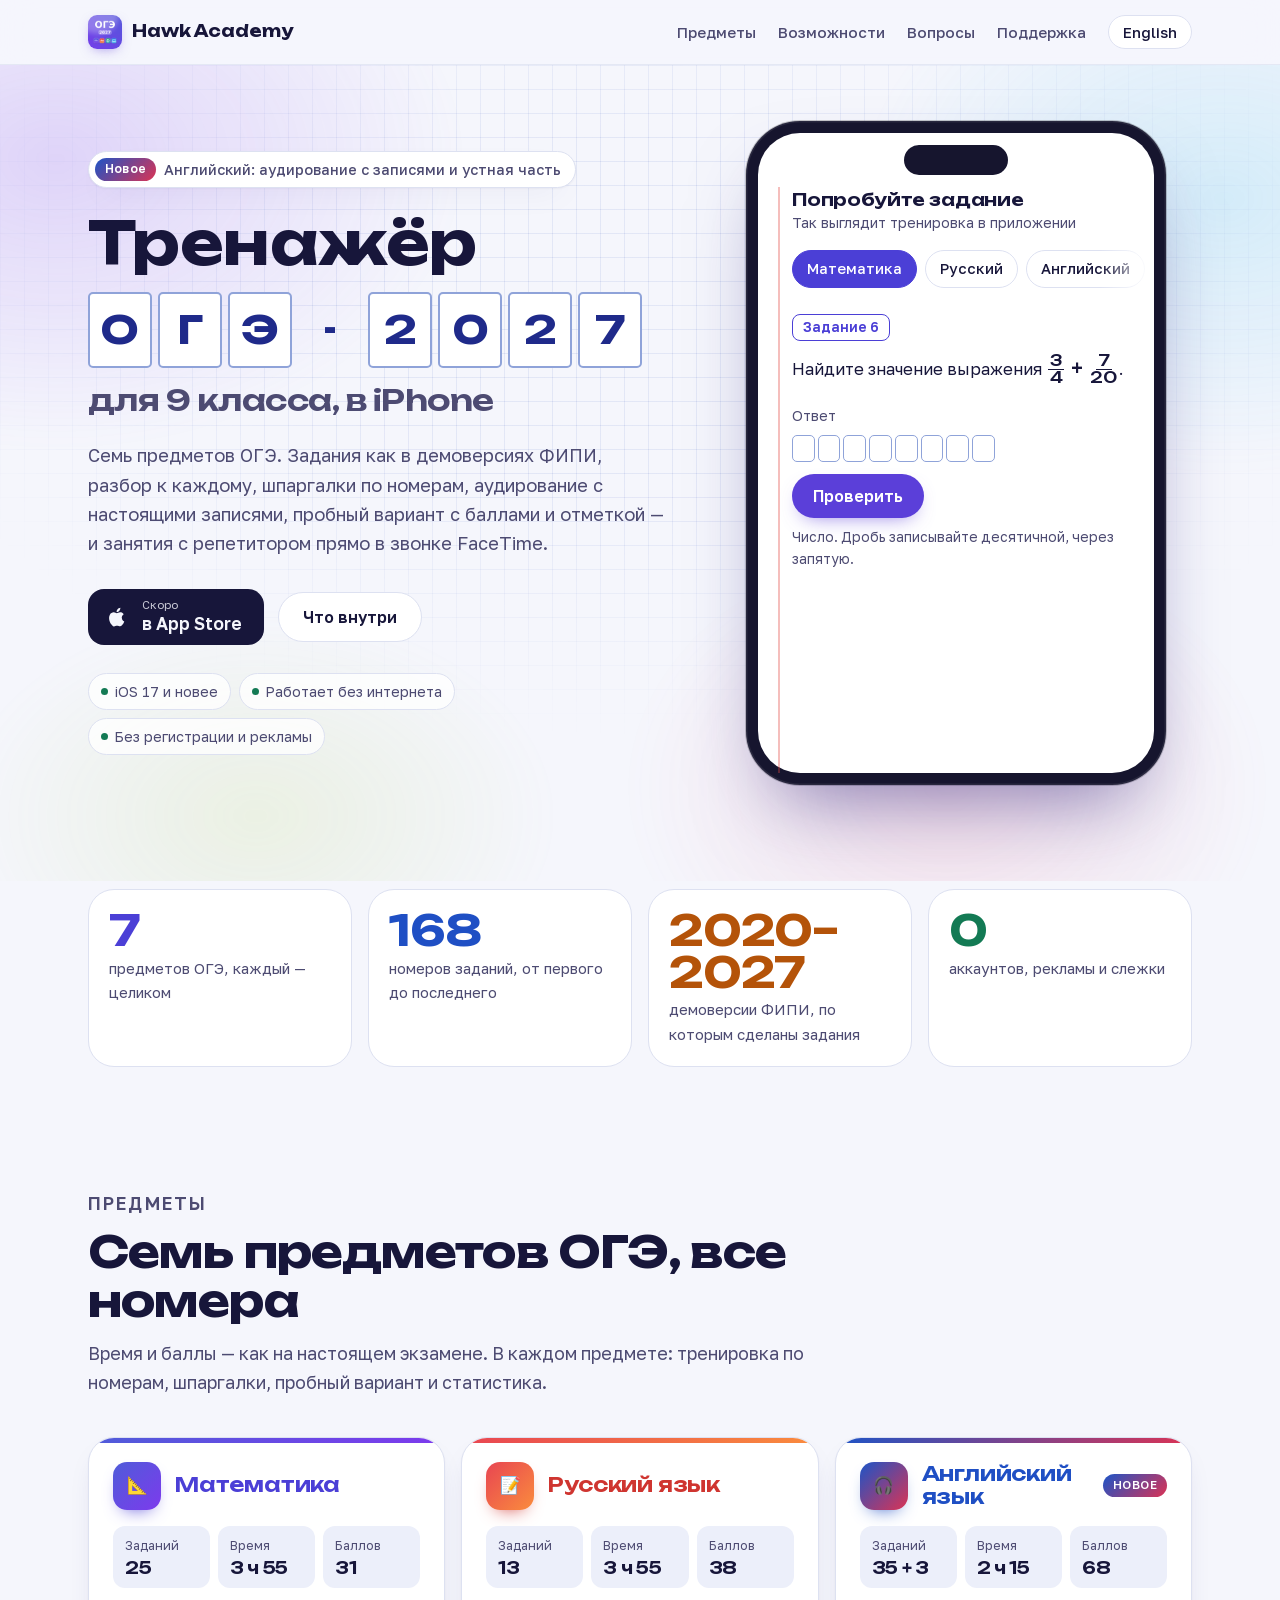
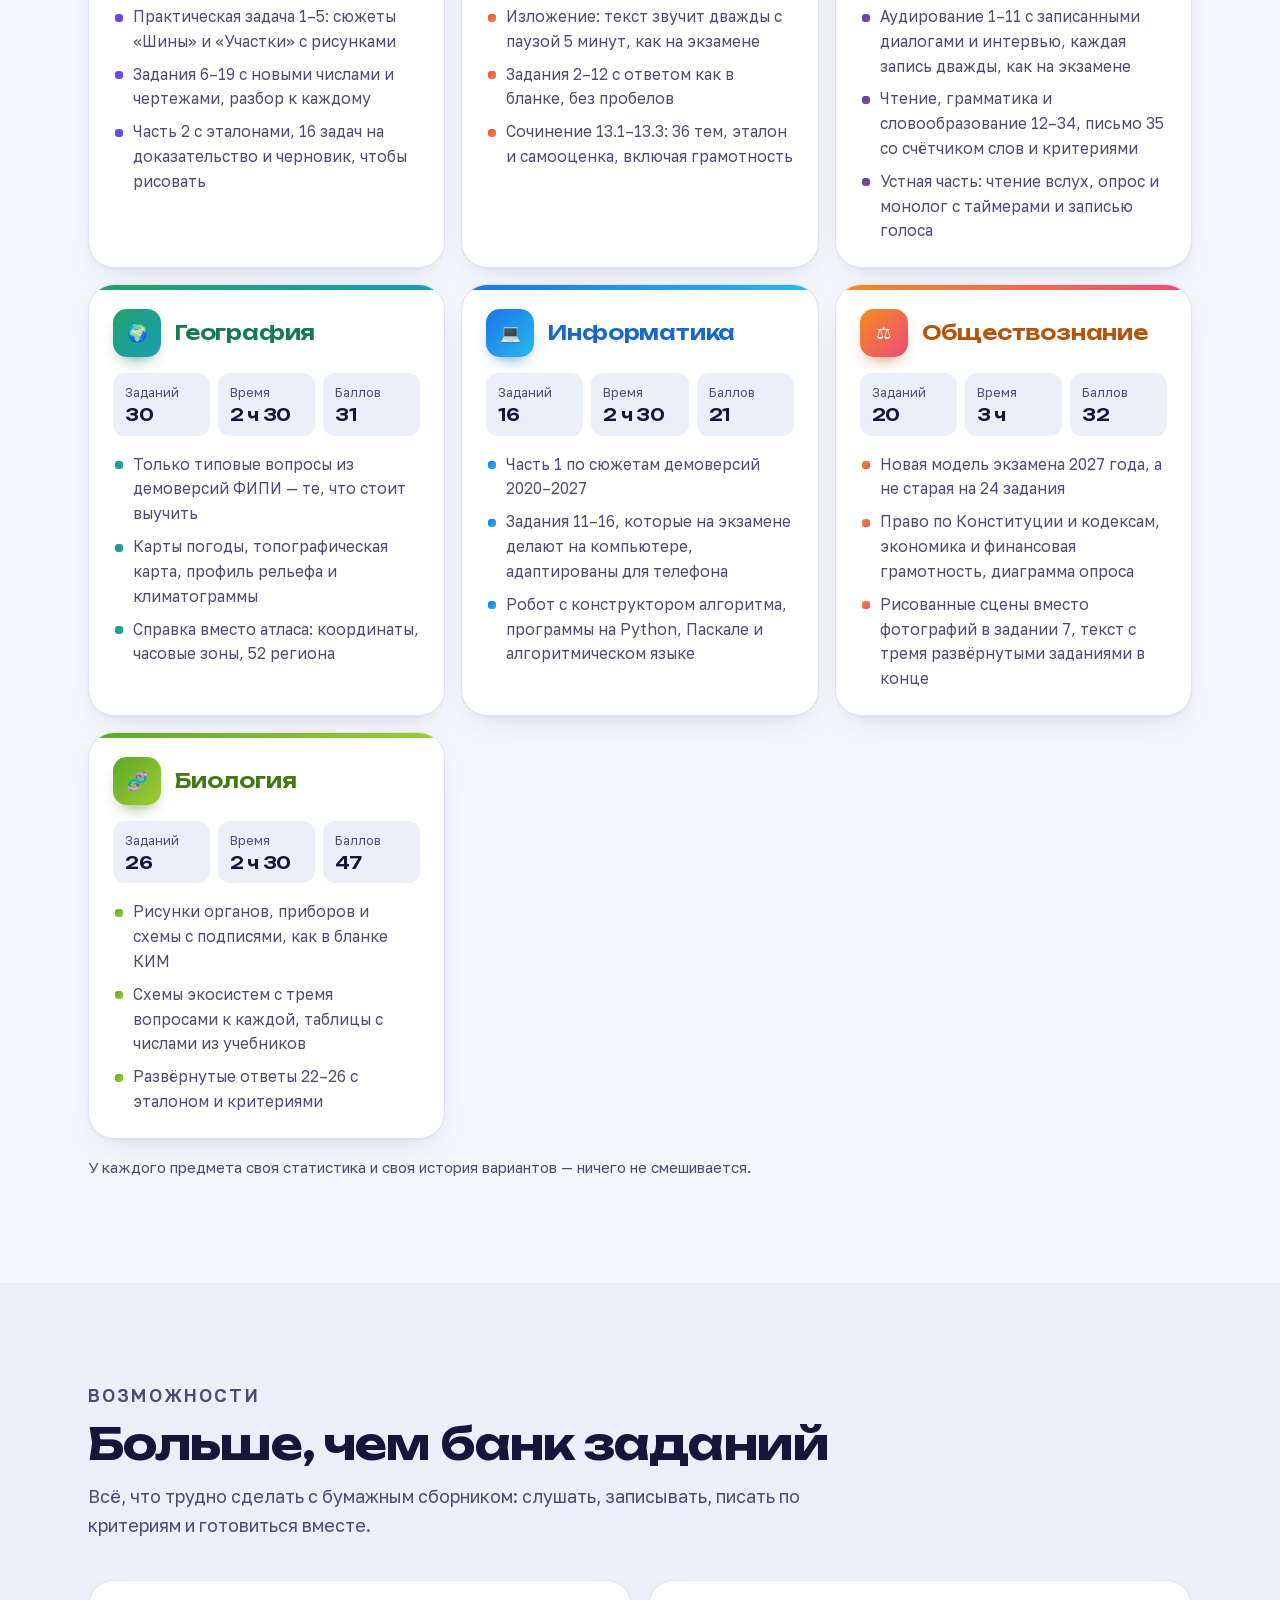
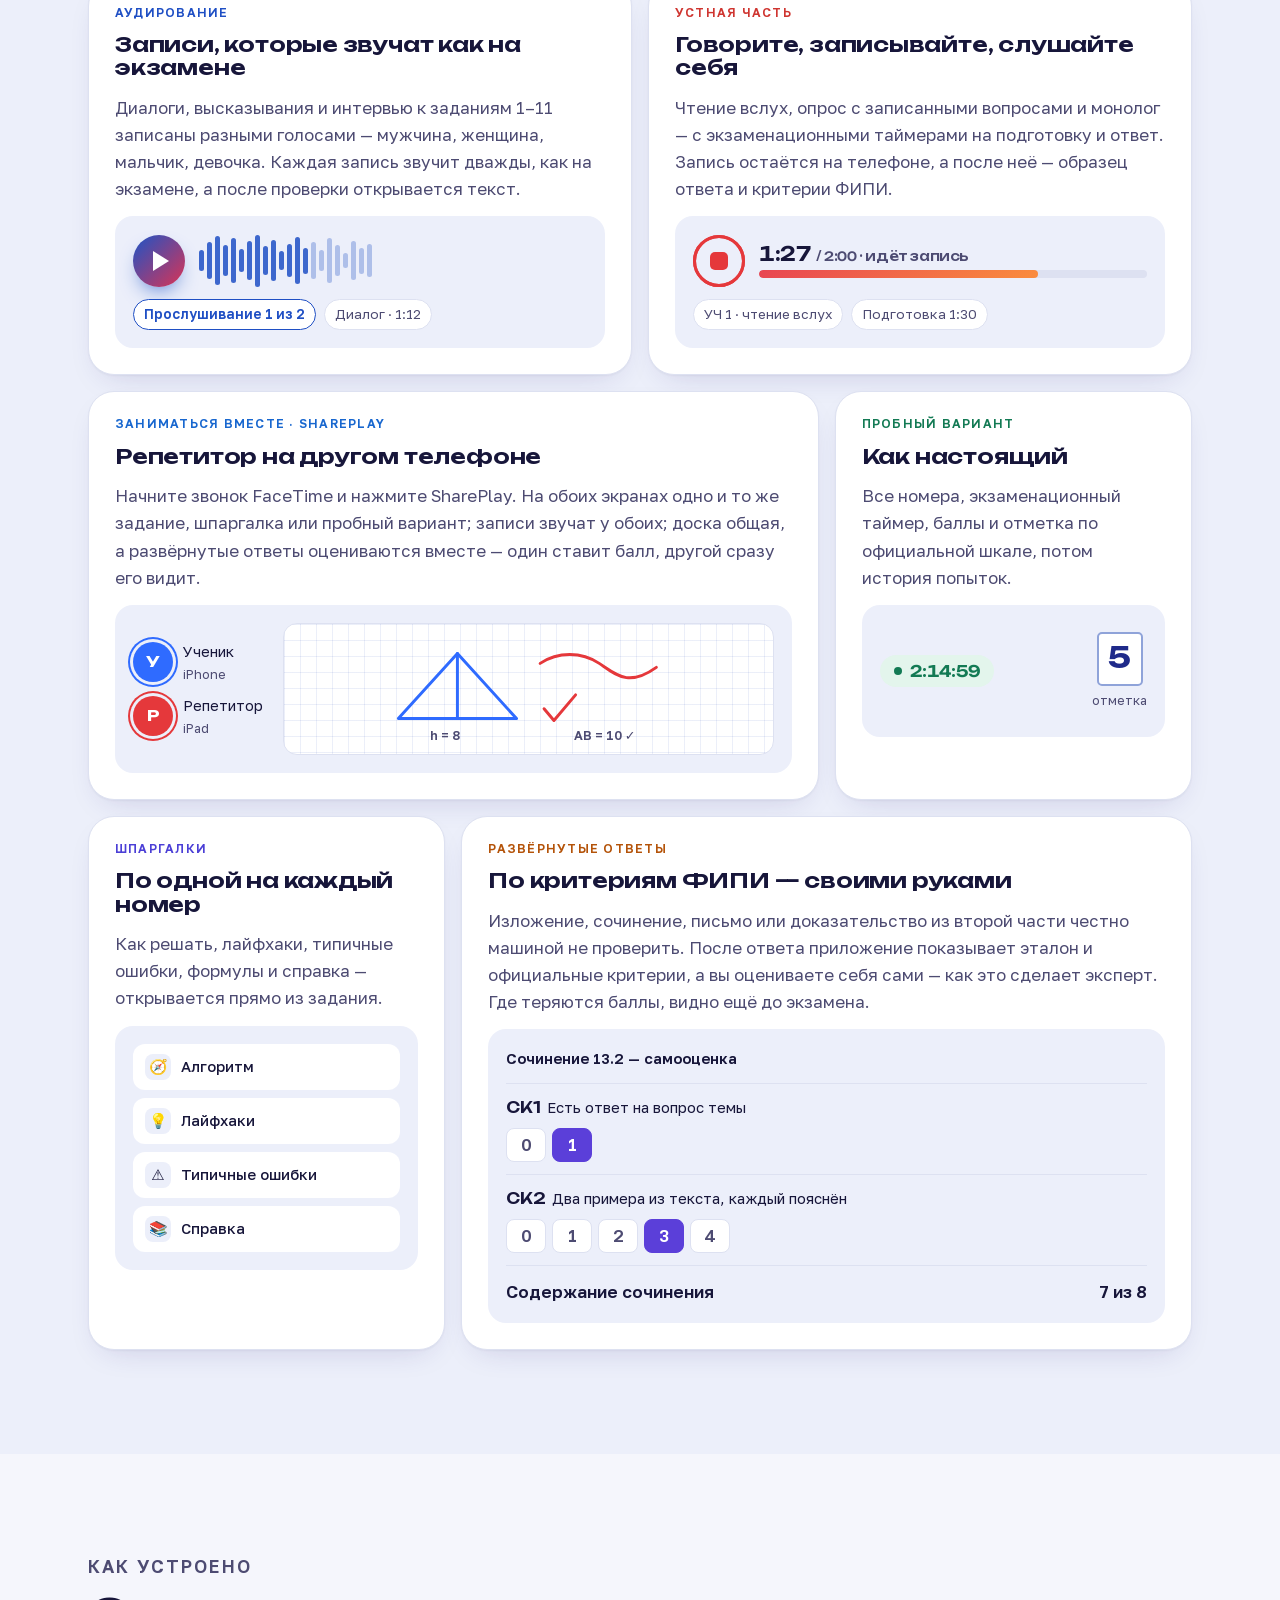
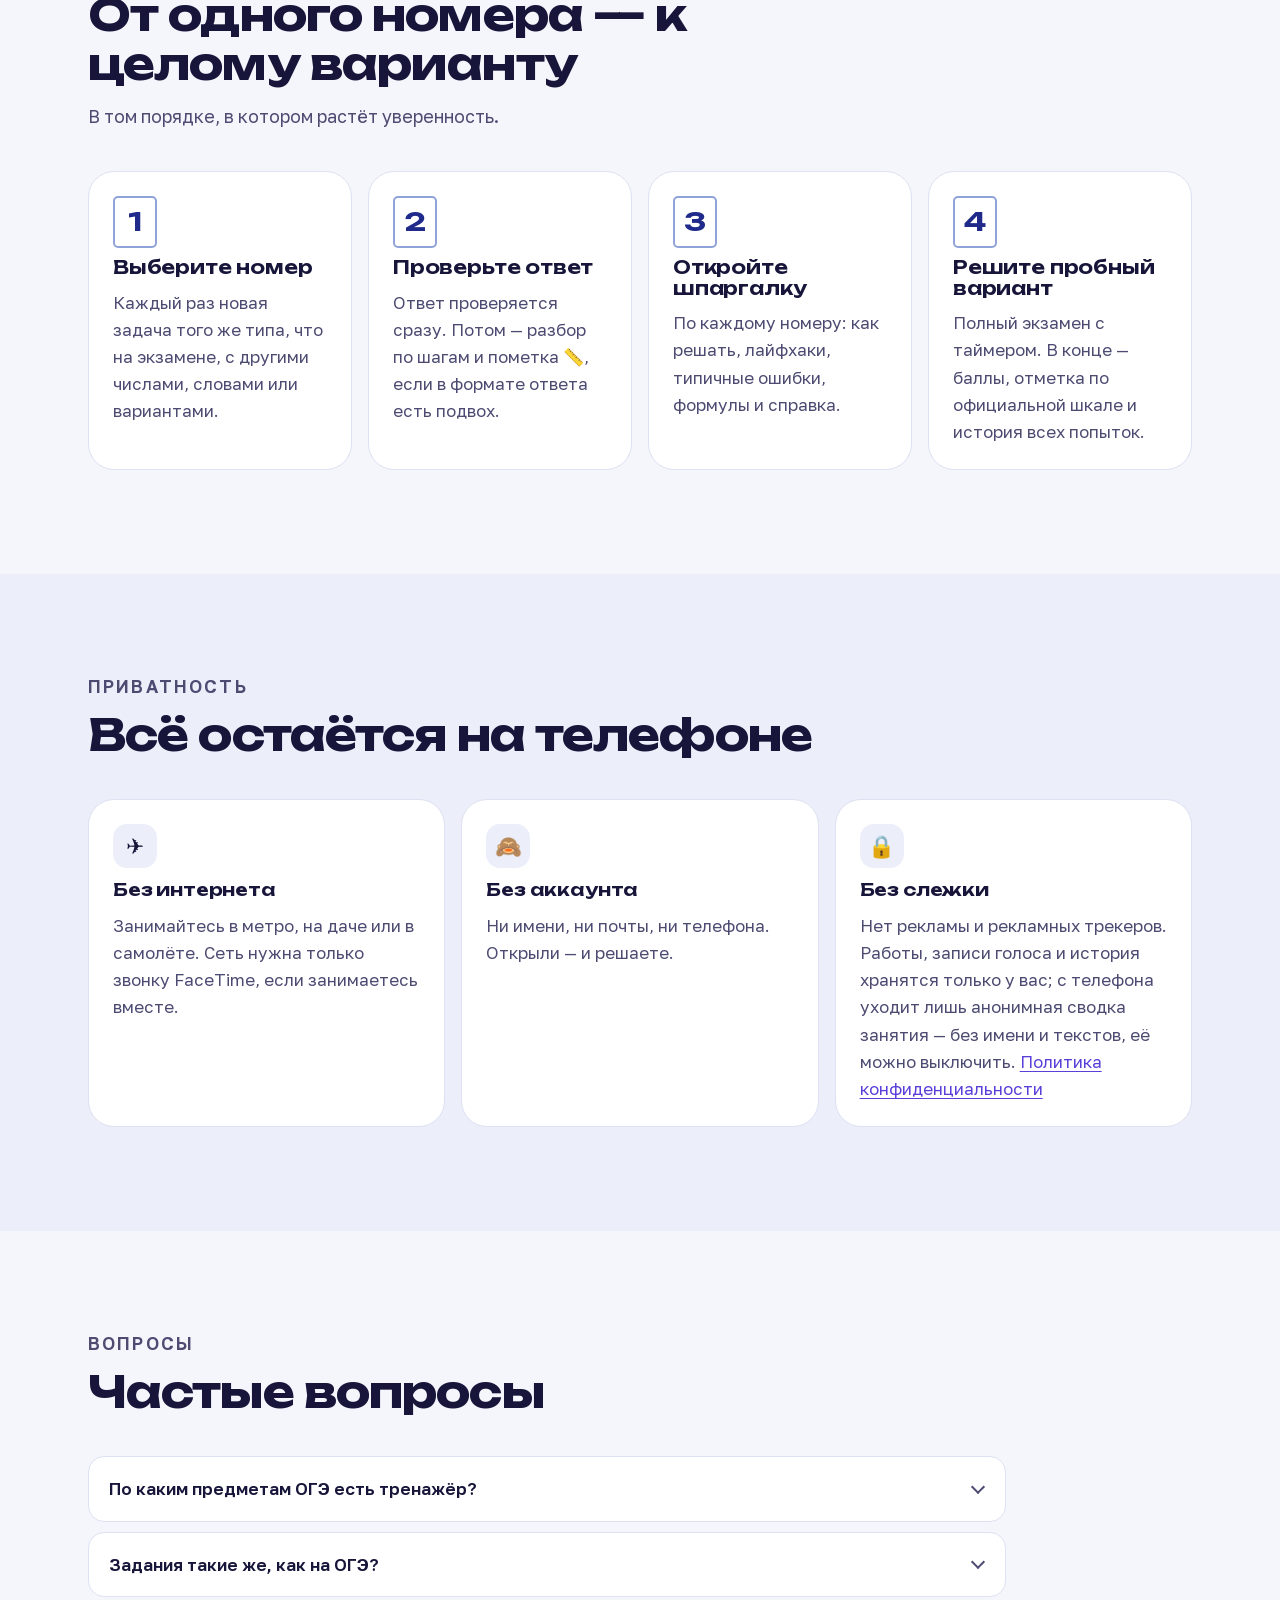
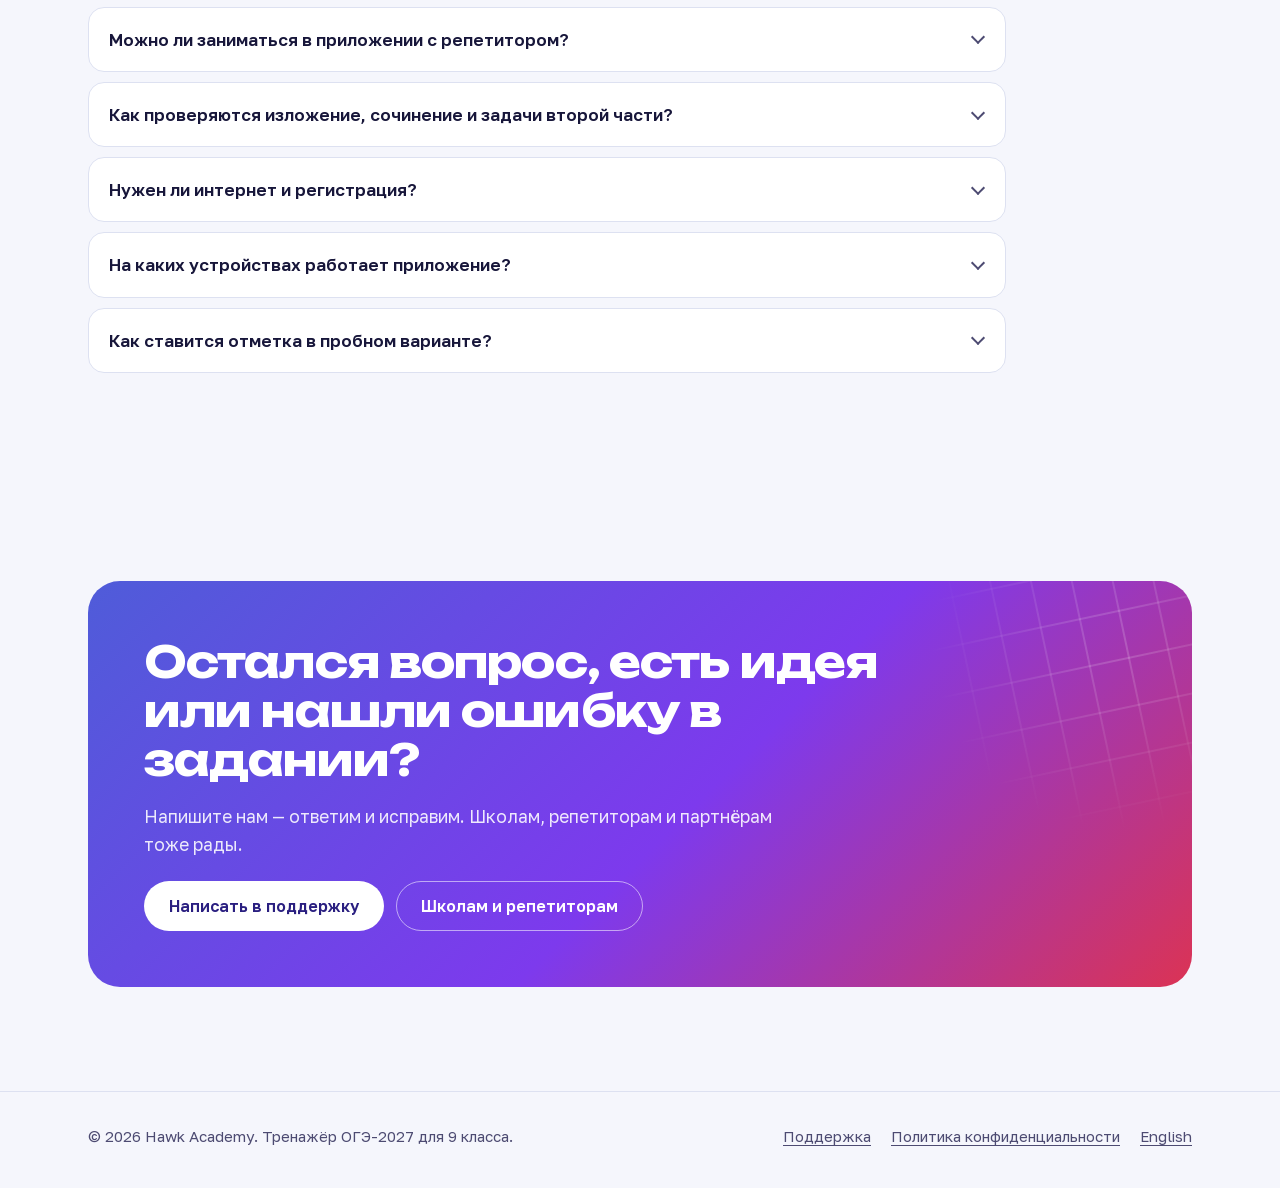
==== commit 1a6c5f8c: "Privacy policy: anonymous study-session statistics (TelemetryDeck) Both policies describe the one-pe" ====
--- a/index.html
+++ b/index.html
@@ -91,7 +91,7 @@
           "Развёрнутые ответы: эталон, критерии ФИПИ и самооценка",
           "Пробный вариант с таймером, баллами и отметкой по шкале",
           "Заниматься вместе по FaceTime (SharePlay): общие задания, доска и пробный вариант с репетитором",
-          "Работает без интернета, без регистрации и без аналитики"
+          "Работает без интернета и без регистрации, без рекламы и трекеров"
         ]
       },
       {
@@ -465,7 +465,7 @@
         <ul class="facts">
           <li class="reveal" data-icon="✈️"><strong>Без интернета</strong><span>Занимайтесь в метро, на даче или в самолёте. Сеть нужна только звонку FaceTime, если занимаетесь вместе.</span></li>
           <li class="reveal" data-icon="🙈"><strong>Без аккаунта</strong><span>Ни имени, ни почты, ни телефона. Открыли — и решаете.</span></li>
-          <li class="reveal" data-icon="🔒"><strong>Без слежки</strong><span>Нет рекламы и аналитики. Статистика, черновики и записи голоса сохраняются только у вас. <a href="privacy.html">Политика конфиденциальности</a></span></li>
+          <li class="reveal" data-icon="🔒"><strong>Без слежки</strong><span>Нет рекламы и рекламных трекеров. Работы, записи голоса и история хранятся только у вас; с телефона уходит лишь анонимная сводка занятия — без имени и текстов, её можно выключить. <a href="privacy.html">Политика конфиденциальности</a></span></li>
         </ul>
       </div>
     </section>
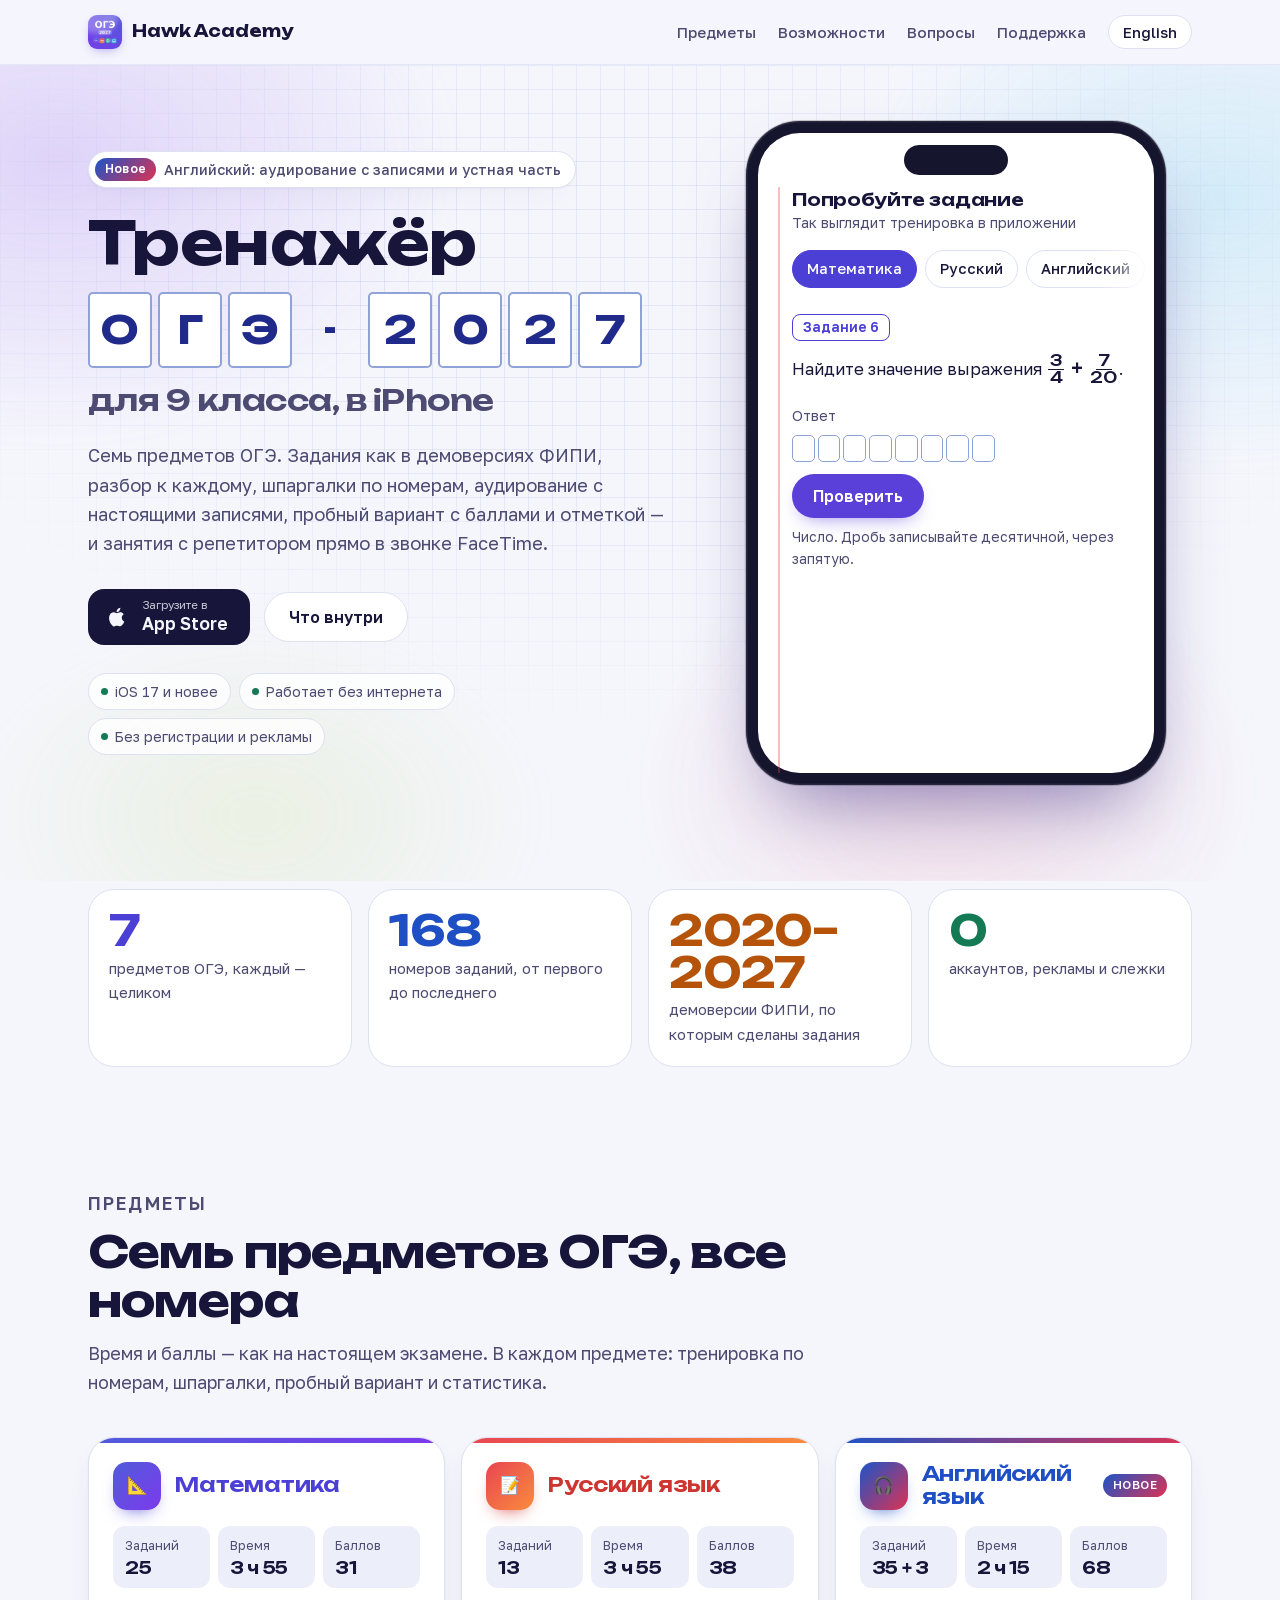
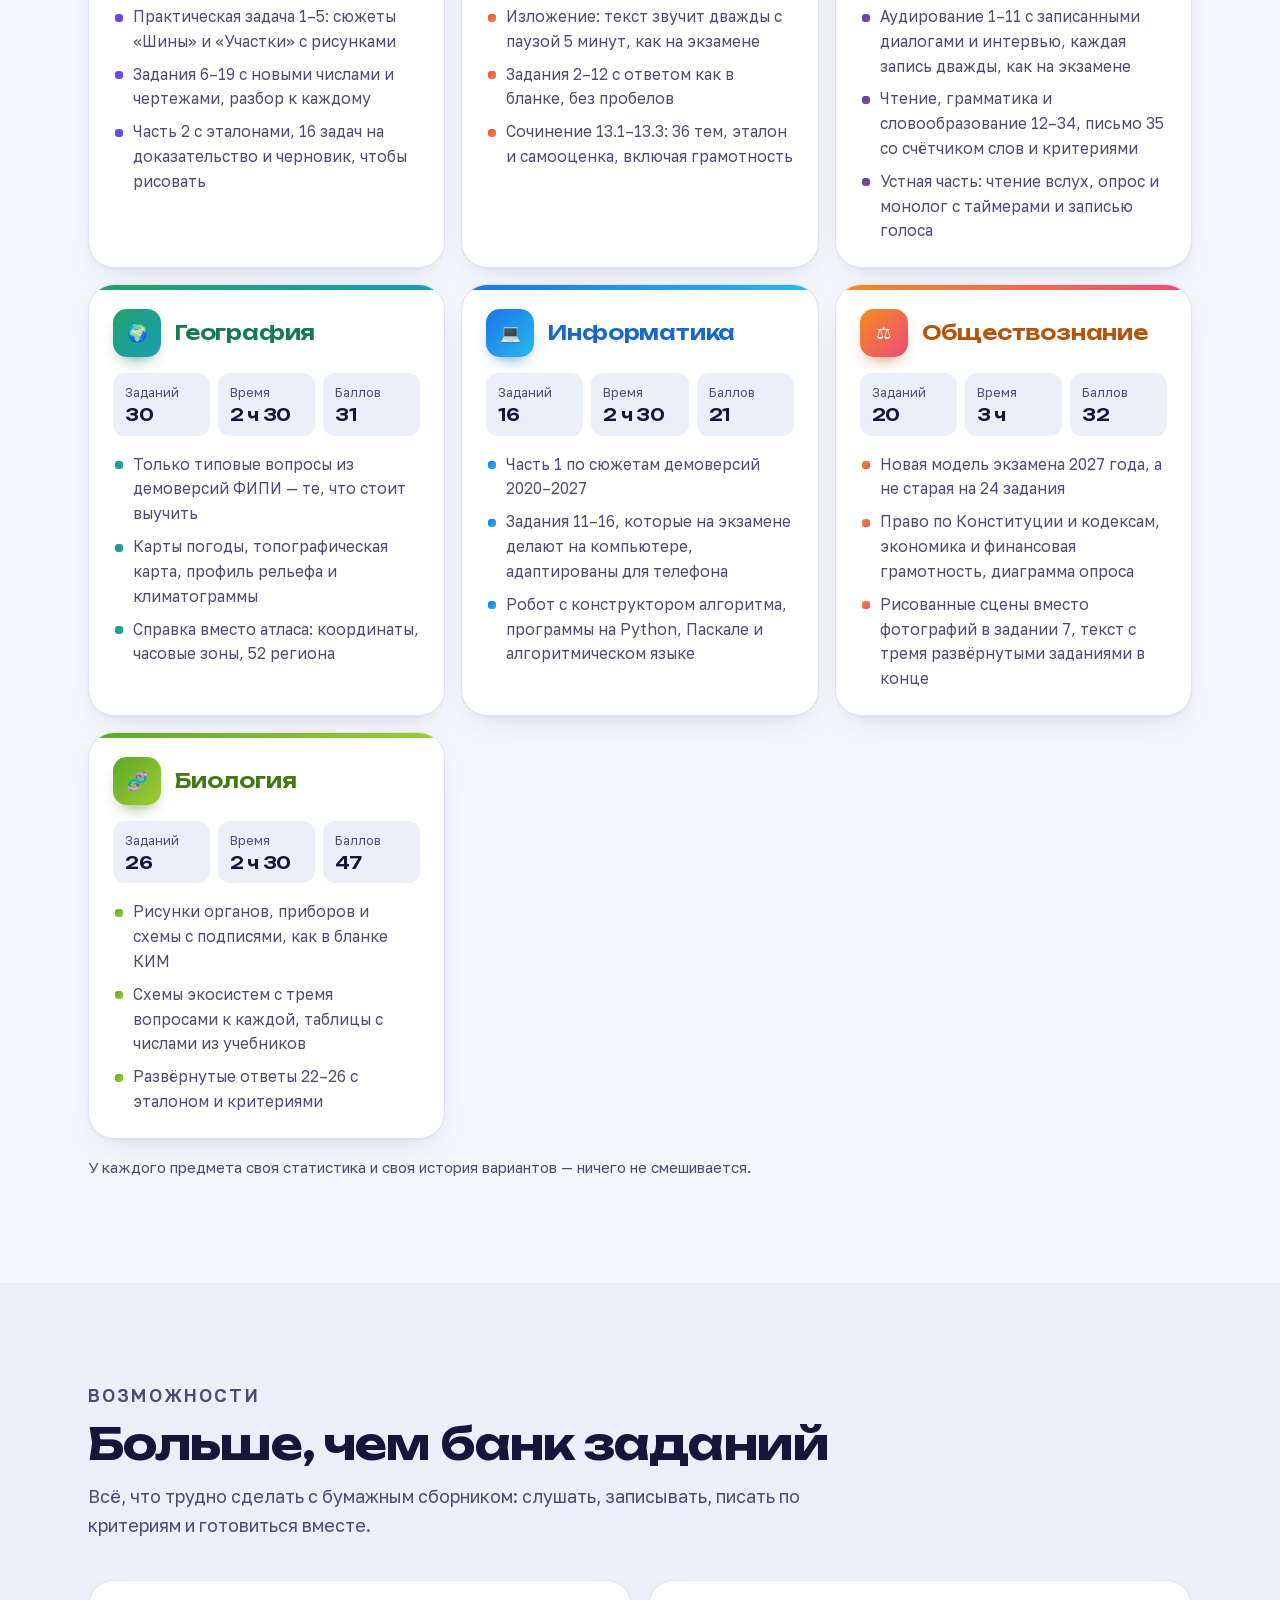
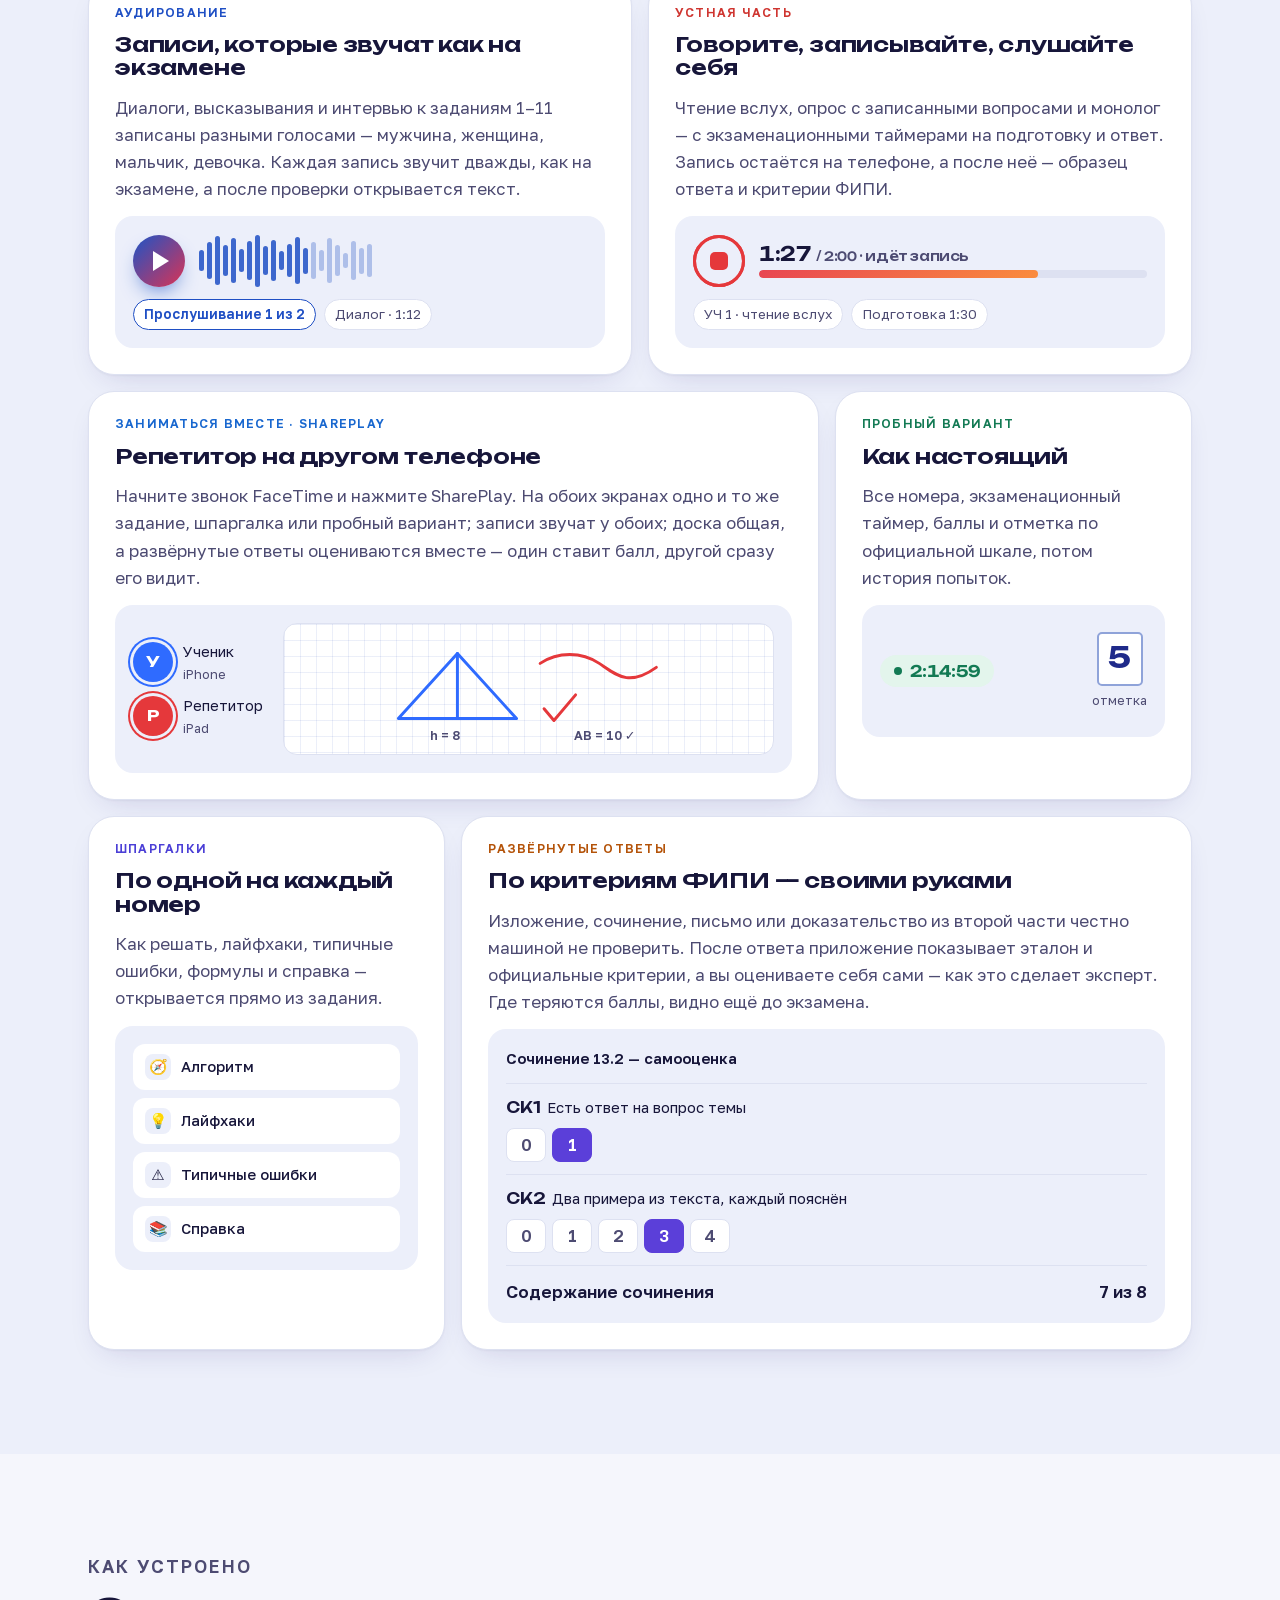
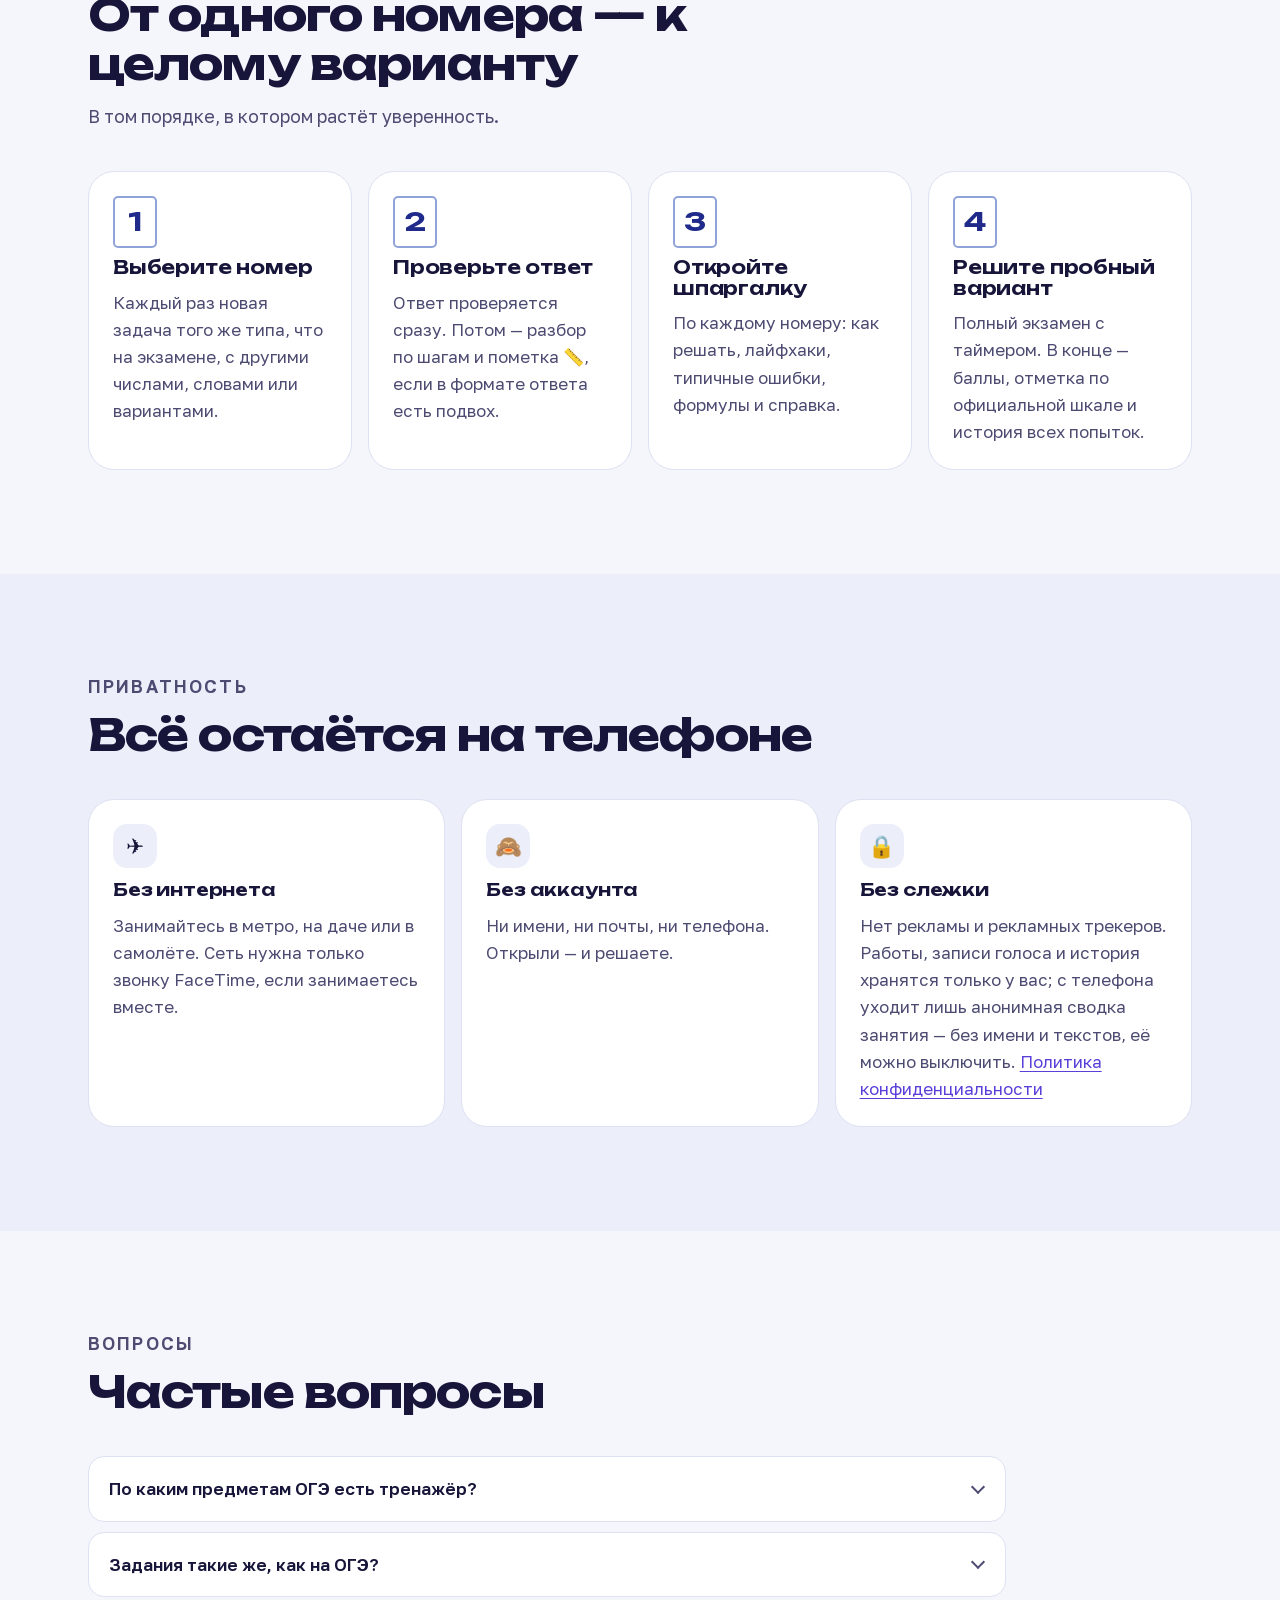
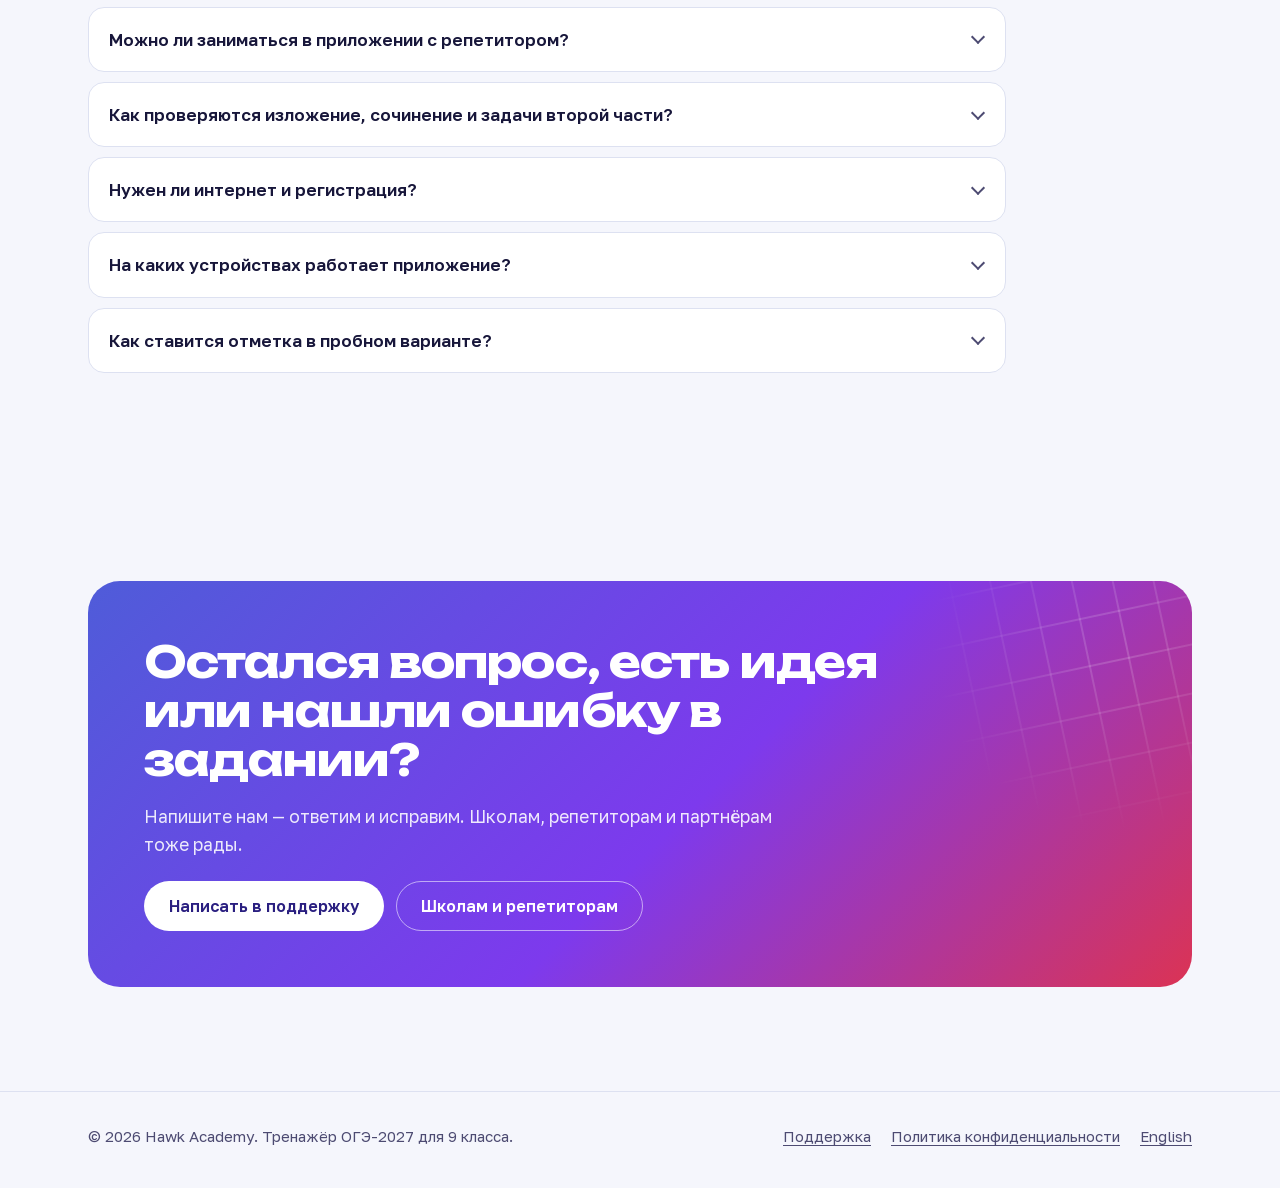
==== commit 06b967fb: "App Store: the app is out — badge links to the store, Smart App Banner, download link in JSON-LD and" ====
--- a/index.html
+++ b/index.html
@@ -10,6 +10,7 @@
   <link rel="alternate" hreflang="en" href="https://hawkacademy.github.io/en/">
   <link rel="alternate" hreflang="x-default" href="https://hawkacademy.github.io/en/">
   <script src="/assets/lang.js"></script>
+  <meta name="apple-itunes-app" content="app-id=6830893319">
   <meta name="theme-color" content="#f5f6fc" media="(prefers-color-scheme: light)">
   <meta name="theme-color" content="#0f0f2a" media="(prefers-color-scheme: dark)">
   <meta name="color-scheme" content="light dark">
@@ -60,13 +61,16 @@
         "@type": "MobileApplication",
         "@id": "https://hawkacademy.github.io/#app",
         "name": "Hawk Academy: ОГЭ-2027",
-        "alternateName": "ОГЭ-2027",
+        "alternateName": ["ОГЭ 2027: Тренажер", "ОГЭ-2027"],
         "description": "Тренажёр для подготовки к ОГЭ-2027 в 9 классе по семи предметам: математика, русский язык, английский язык, география, информатика, обществознание и биология. Задания в формате демоверсий ФИПИ, разбор к каждому заданию, шпаргалки по номерам, аудирование с записями дикторов, устная часть с записью голоса, развёрнутые ответы с эталоном и самооценкой по критериям ФИПИ, пробный вариант с баллами и отметкой, занятия с репетитором по SharePlay.",
         "operatingSystem": "iOS 17.0 или новее",
         "applicationCategory": "EducationalApplication",
         "inLanguage": "ru",
         "image": "https://hawkacademy.github.io/assets/icon-512.png",
         "url": "https://hawkacademy.github.io/",
+        "downloadUrl": "https://apps.apple.com/app/id6830893319",
+        "installUrl": "https://apps.apple.com/app/id6830893319",
+        "offers": { "@type": "Offer", "price": "0", "priceCurrency": "RUB" },
         "author": { "@id": "https://hawkacademy.github.io/#org" },
         "publisher": { "@id": "https://hawkacademy.github.io/#org" },
         "audience": {
@@ -126,7 +130,7 @@
           {
             "@type": "Question",
             "name": "На каких устройствах работает приложение?",
-            "acceptedAnswer": { "@type": "Answer", "text": "На iPhone с iOS 17 или новее. Доска работает и на iPad." }
+            "acceptedAnswer": { "@type": "Answer", "text": "На iPhone и iPad с iOS 17 или новее." }
           },
           {
             "@type": "Question",
@@ -186,10 +190,10 @@
             прямо в звонке FaceTime.
           </p>
           <div class="hero-actions">
-            <div class="store-badge" role="note" aria-label="Скоро в App Store">
+            <a class="store-badge" href="https://apps.apple.com/app/id6830893319" aria-label="Загрузить в App Store">
               <svg viewBox="0 0 24 24" aria-hidden="true"><path d="M16.37 12.6c-.02-2.16 1.77-3.2 1.85-3.25-1-1.47-2.57-1.67-3.13-1.7-1.33-.13-2.6.79-3.28.79-.68 0-1.72-.77-2.83-.75-1.45.02-2.8.85-3.55 2.15-1.52 2.63-.39 6.52 1.09 8.66.72 1.04 1.58 2.21 2.71 2.17 1.09-.04 1.5-.7 2.82-.7 1.31 0 1.69.7 2.84.68 1.17-.02 1.91-1.06 2.63-2.11.83-1.21 1.17-2.38 1.19-2.44-.03-.01-2.28-.88-2.3-3.5zM14.2 6.25c.6-.73 1.01-1.74.9-2.75-.87.04-1.92.58-2.54 1.31-.56.64-1.05 1.67-.92 2.66.97.07 1.96-.5 2.56-1.22z"/></svg>
-              <span><small>Скоро</small><strong>в App Store</strong></span>
-            </div>
+              <span><small>Загрузите в</small><strong>App Store</strong></span>
+            </a>
             <a class="btn btn-ghost" href="#subjects">Что внутри</a>
           </div>
           <ul class="hero-facts" aria-label="Коротко">
@@ -499,7 +503,7 @@
           </details>
           <details>
             <summary>На каких устройствах работает приложение?</summary>
-            <div><p>На iPhone с iOS 17 или новее. Доска работает и на iPad.</p></div>
+            <div><p>На iPhone и iPad с iOS 17 или новее.</p></div>
           </details>
           <details>
             <summary>Как ставится отметка в пробном варианте?</summary>
